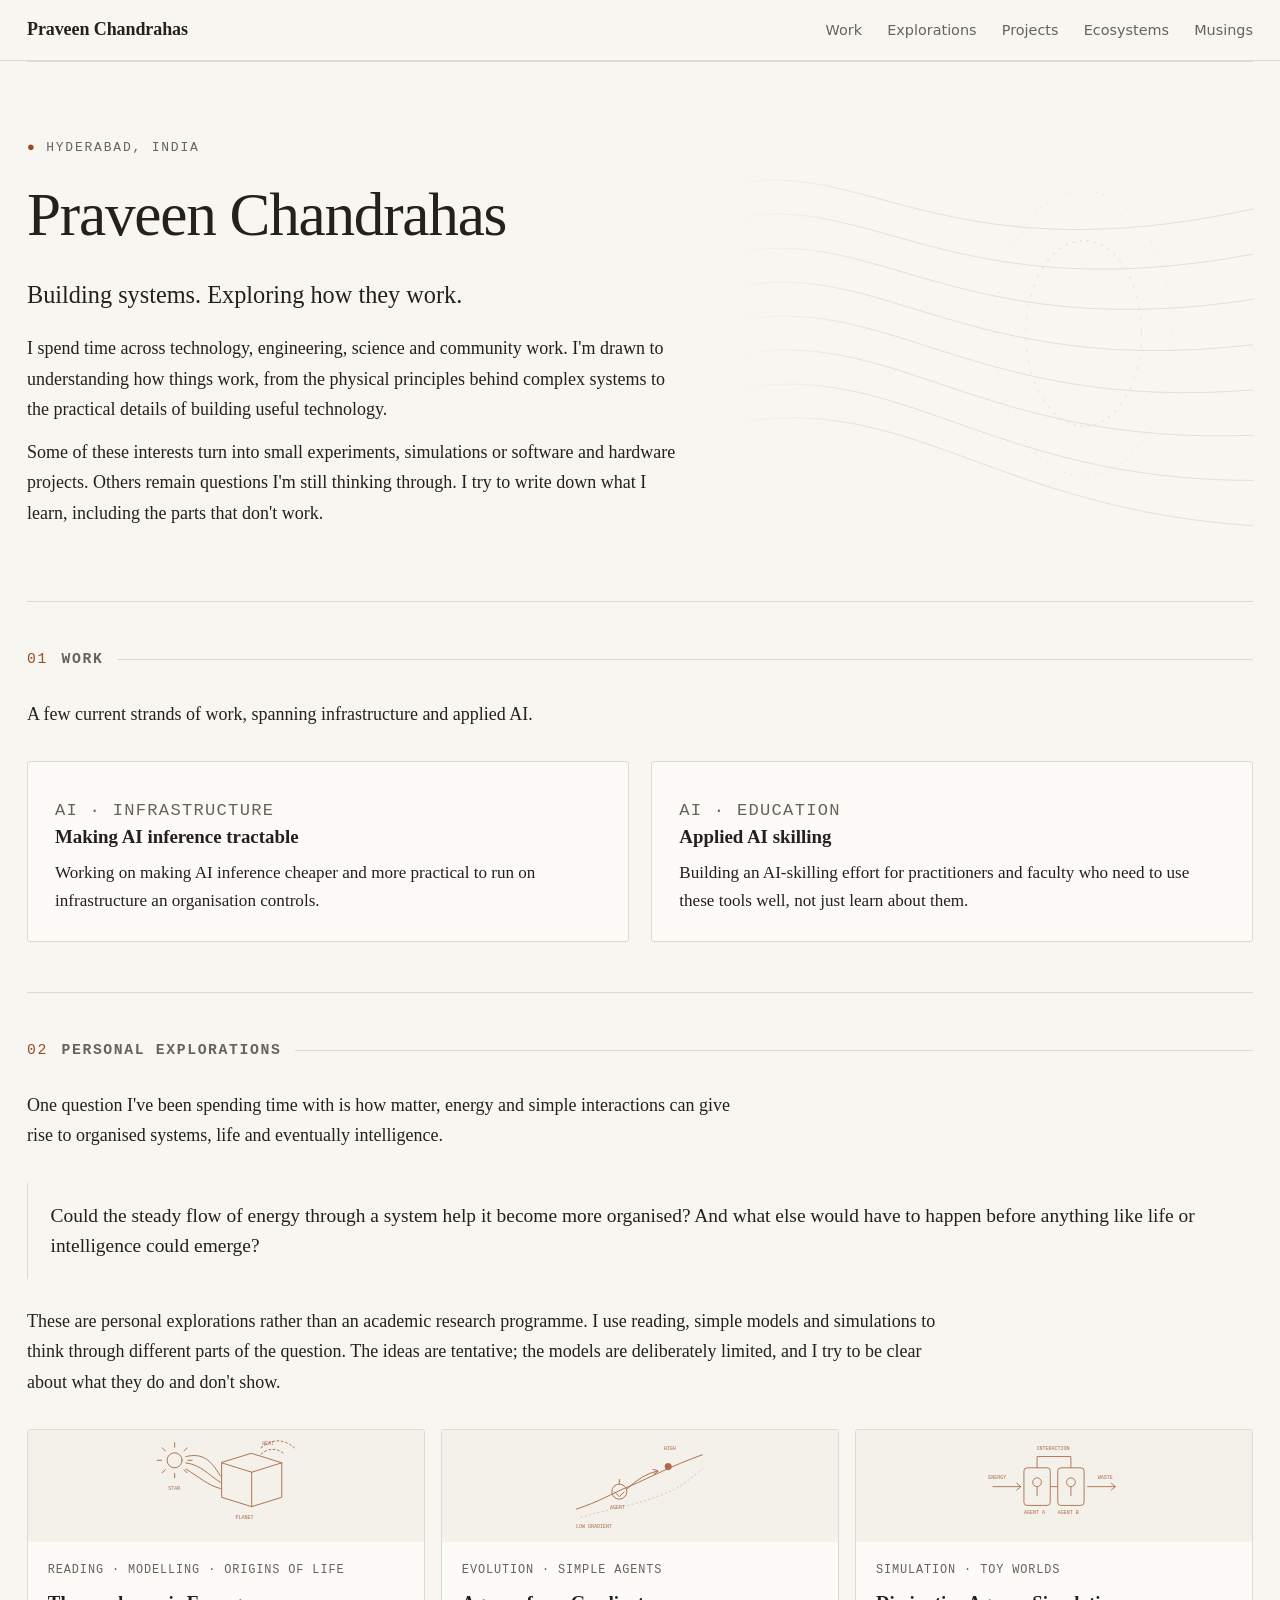
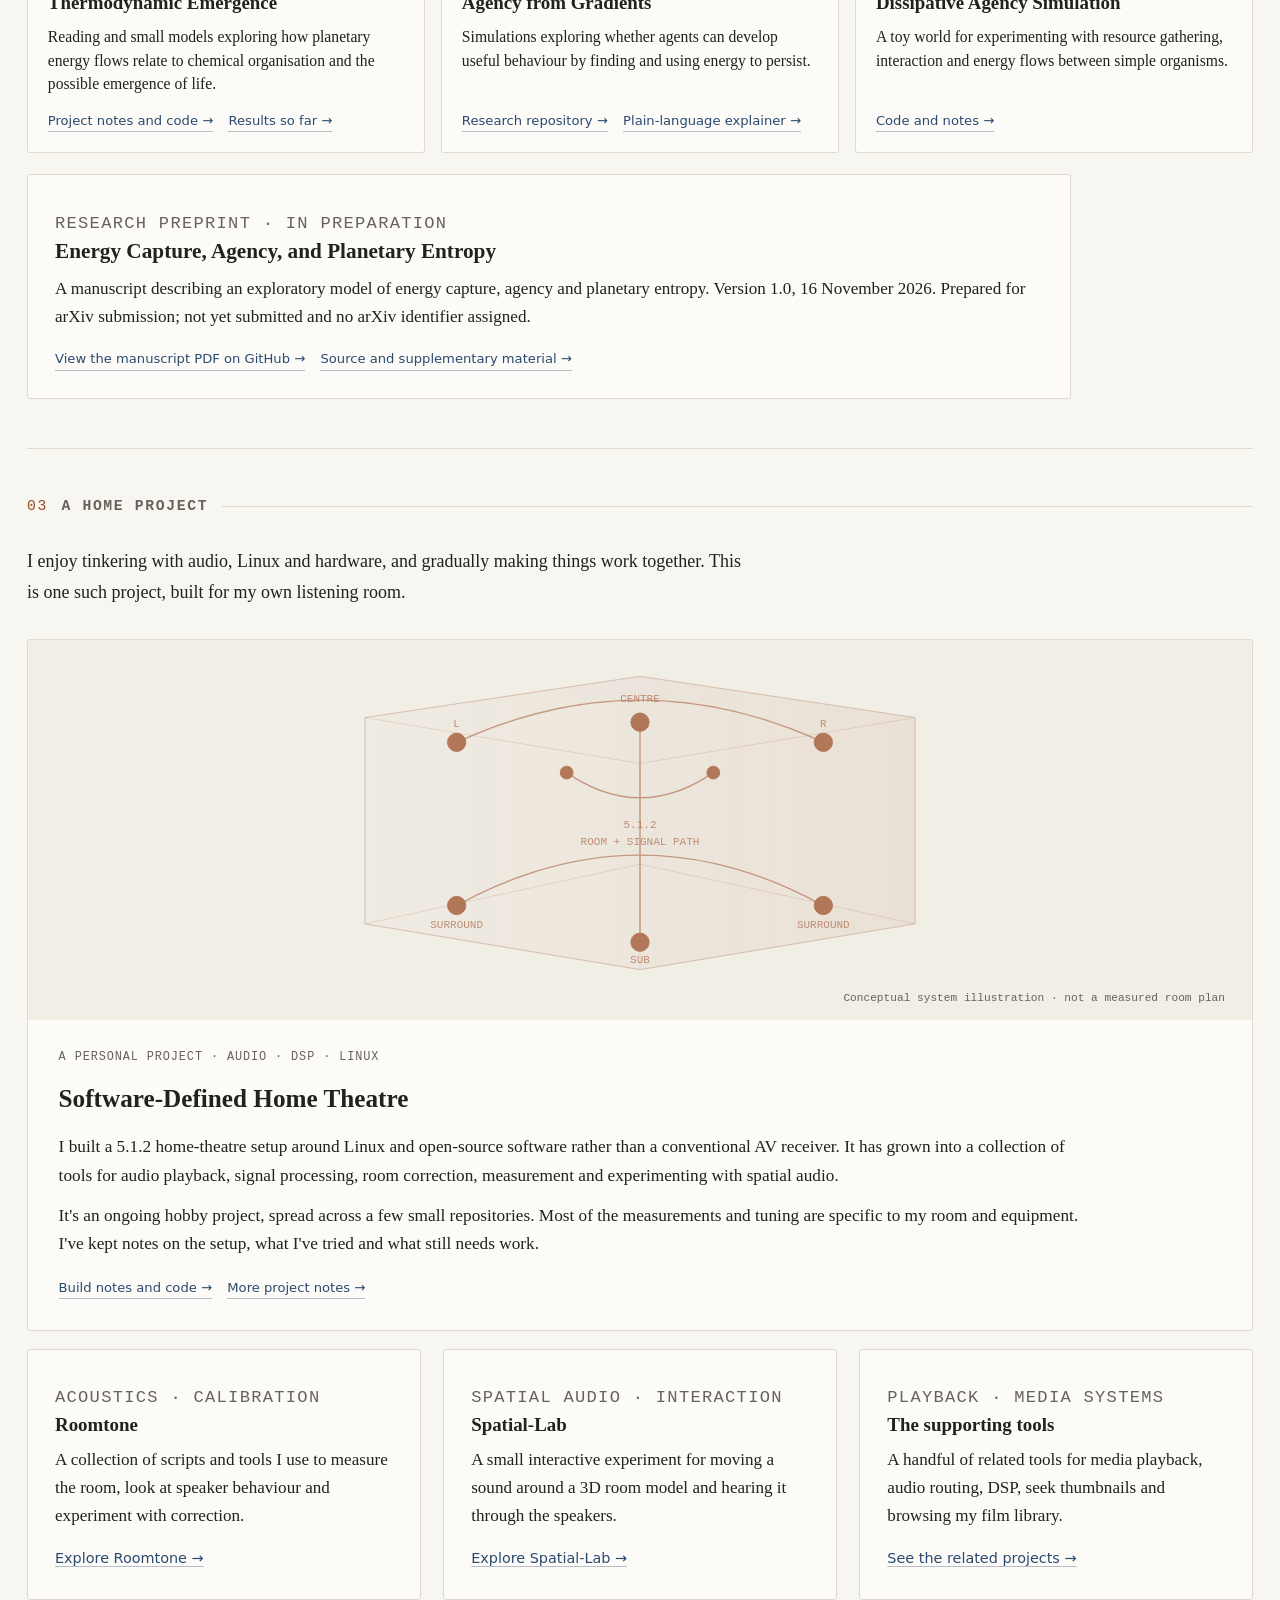
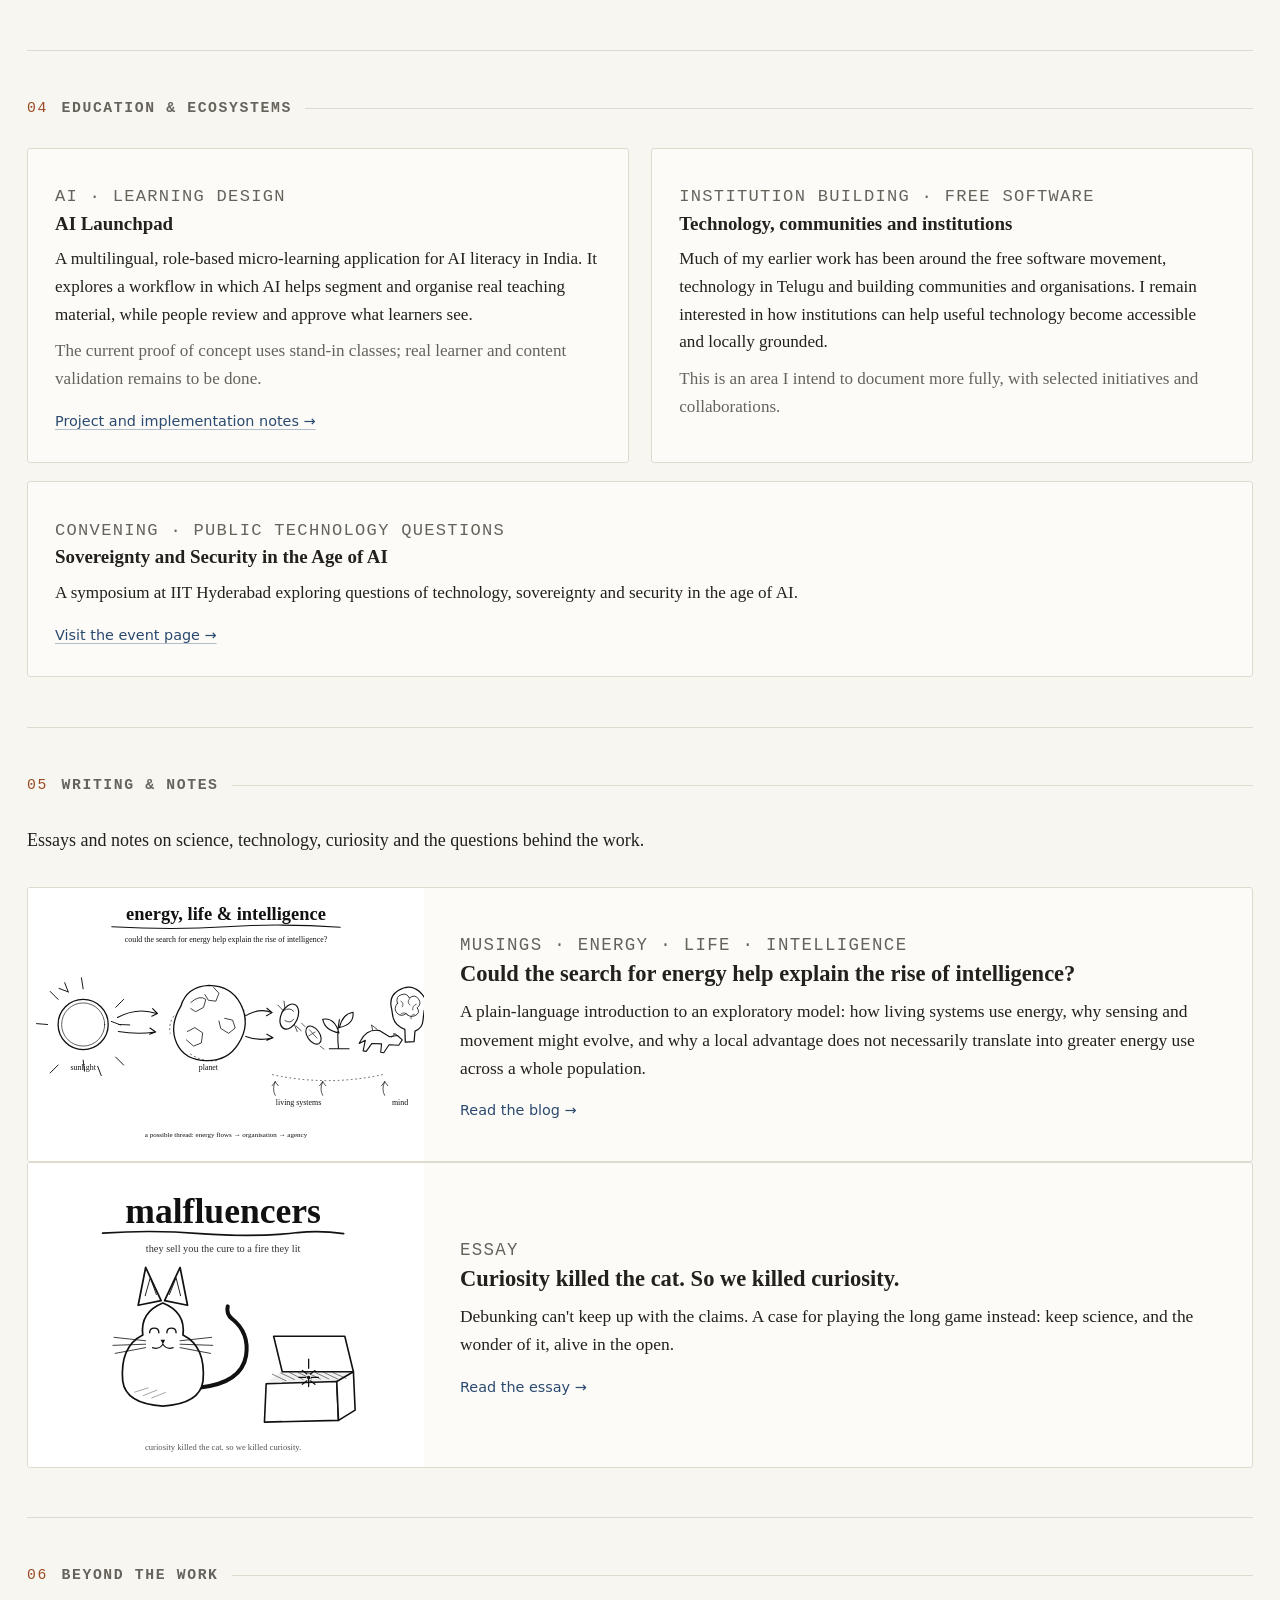
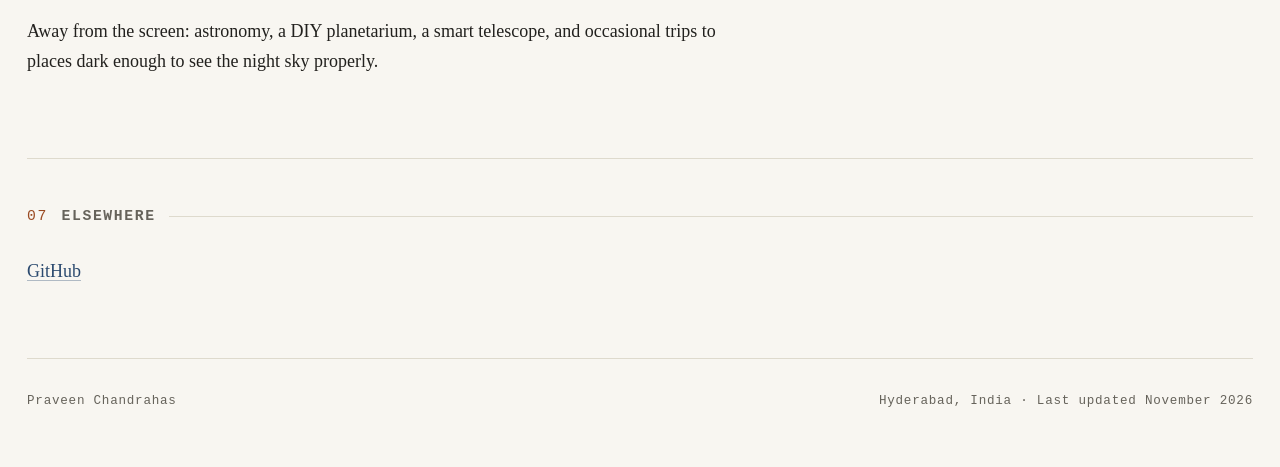
==== index.html @ a2935833 "Remove PDF embed that triggers automatic downloads" ====
<!doctype html>
<html lang="en">
<head>
<meta charset="utf-8">
<meta name="viewport" content="width=device-width, initial-scale=1">
<title>Praveen Chandrahas</title>
<meta name="description" content="Notes on technology, personal projects, science and things I'm curious about.">
<meta name="theme-color" content="#f8f6f1">
<link rel="stylesheet" href="style.css">
</head>
<body>
<a class="skip" href="#main">Skip to content</a>
<header class="bar">
  <div class="bar-in">
    <a class="brand" href="#top">Praveen Chandrahas</a>
    <nav aria-label="Main navigation">
      <a href="#work">Work</a><a href="#research">Explorations</a><a href="#engineering">Projects</a><a href="#ecosystems">Ecosystems</a><a href="#writing">Musings</a>
    </nav>
  </div>
</header>
<div class="wrap" id="top">
<main id="main">
<section class="hero hero-new" aria-labelledby="page-title">
  <svg class="motif" viewBox="0 0 740 350" preserveAspectRatio="none" fill="none" stroke="currentColor" stroke-width="1" aria-hidden="true">
    <path d="M0 40 C 180 10, 300 120, 740 60"/><path d="M0 70 C 190 40, 310 150, 740 100"/><path d="M0 100 C 200 70, 320 180, 740 140"/><path d="M0 130 C 210 100, 330 210, 740 180"/><path d="M0 160 C 220 130, 340 240, 740 220"/><path d="M0 190 C 230 160, 350 270, 740 260"/><path d="M0 220 C 240 190, 360 300, 740 300"/><path d="M0 250 C 250 220, 370 325, 740 340"/>
    <circle cx="500" cy="170" r="82" stroke-dasharray="3 7"/><circle cx="500" cy="170" r="126" stroke-dasharray="1 8"/>
  </svg>
  <div class="hero-in">
    <p class="eyebrow"><b>●</b> Hyderabad, India</p>
    <h1 id="page-title">Praveen Chandrahas</h1>
    <p class="lede">Building systems. Exploring how they work.</p>
    <p class="body">I spend time across technology, engineering, science and community work. I'm drawn to understanding how things work, from the physical principles behind complex systems to the practical details of building useful technology.</p>
    <p class="body">Some of these interests turn into small experiments, simulations or software and hardware projects. Others remain questions I'm still thinking through. I try to write down what I learn, including the parts that don't work.</p>
  </div>
</section>

<section id="work">
  <h2 class="label"><b>01</b> Work</h2>
  <p class="intro">A few current strands of work, spanning infrastructure and applied AI.</p>
  <div class="grid g2">
    <article class="card">
      <p class="tag">AI · infrastructure</p><h3>Making AI inference tractable</h3>
      <p>Working on making AI inference cheaper and more practical to run on infrastructure an organisation controls.</p>
    </article>
    <article class="card">
      <p class="tag">AI · education</p><h3>Applied AI skilling</h3>
      <p>Building an AI-skilling effort for practitioners and faculty who need to use these tools well, not just learn about them.</p>
    </article>
  </div>
</section>

<section id="research">
  <h2 class="label"><b>02</b> Personal explorations</h2>
  <p class="intro">One question I've been spending time with is how matter, energy and simple interactions can give rise to organised systems, life and eventually intelligence.</p>
  <div class="question">Could the steady flow of energy through a system help it become more organised? And what else would have to happen before anything like life or intelligence could emerge?</div>
  <p class="section-copy">These are personal explorations rather than an academic research programme. I use reading, simple models and simulations to think through different parts of the question. The ideas are tentative; the models are deliberately limited, and I try to be clear about what they do and don't show.</p>
  <div class="project-grid">
    <article class="project-card research-card">
      <div class="project-mark mark-thermo" aria-hidden="true">
        <svg viewBox="0 0 240 150"><g fill="none" stroke="currentColor" stroke-width="1.5" stroke-linecap="round"><circle cx="38" cy="34" r="12"/><path d="M38 13v-7M38 62v-7M17 34h-7M66 34h-7M23 19l-5-5M53 49l5 5M53 19l5-5M23 49l-5 5"/><path d="M56 38 C82 42 91 57 111 69M56 48 C78 61 91 74 111 79M56 28 C82 22 95 32 111 59"/><path d="M113 38v55l48 15 48-15V38l-48-15z"/><path d="M113 38l48 15 48-15M161 53v55"/><path d="M176 24c14-12 28-8 37 0M176 14c20-17 40-12 53 0" stroke-dasharray="3 4"/></g><g fill="currentColor" font-family="monospace" font-size="8"><text x="28" y="82">STAR</text><text x="135" y="127">PLANET</text><text x="178" y="10">HEAT</text></g></svg>
      </div>
      <div class="project-content"><p class="tag">Reading · modelling · origins of life</p><h3>Thermodynamic Emergence</h3>
      <p>Reading and small models exploring how planetary energy flows relate to chemical organisation and the possible emergence of life.</p>
      <p class="project-links"><a href="https://github.com/praveenchandrahas/thermodynamic-emergence">Project notes and code →</a><a href="https://github.com/praveenchandrahas/thermodynamic-emergence/blob/main/results/README.md">Results so far →</a></p></div>
    </article>
    <article class="project-card research-card">
      <div class="project-mark mark-agency" aria-hidden="true">
        <svg viewBox="0 0 240 150"><defs><marker id="agency-arrow" markerWidth="6" markerHeight="6" refX="5" refY="3" orient="auto"><path d="M0 0L6 3L0 6" fill="none" stroke="currentColor"/></marker></defs><path d="M18 112 C55 100 73 88 104 75 S172 42 220 25" fill="none" stroke="currentColor" stroke-width="1.5"/><path d="M25 125 C70 112 110 106 150 91 S195 66 220 48" fill="none" stroke="currentColor" stroke-dasharray="3 4" opacity=".55"/><g fill="none" stroke="currentColor" stroke-width="1.5"><circle cx="87" cy="84" r="12"/><path d="M87 72v-8m-8 20 8 8 8-8"/><path d="M99 80q25-24 49-29" marker-end="url(#agency-arrow)"/><circle cx="165" cy="44" r="5" fill="currentColor"/></g><g fill="currentColor" font-family="monospace" font-size="8"><text x="18" y="142">LOW GRADIENT</text><text x="158" y="18">HIGH</text><text x="72" y="111">AGENT</text></g></svg>
      </div>
      <div class="project-content"><p class="tag">Evolution · simple agents</p><h3>Agency from Gradients</h3>
      <p>Simulations exploring whether agents can develop useful behaviour by finding and using energy to persist.</p>
      <p class="project-links"><a href="https://github.com/praveenchandrahas/agency-from-gradients">Research repository →</a><a href="https://praveenchandrahas.github.io/agency-from-gradients/learn/">Plain-language explainer →</a></p></div>
    </article>
    <article class="project-card research-card">
      <div class="project-mark mark-world" aria-hidden="true">
        <svg viewBox="0 0 240 150"><g fill="none" stroke="currentColor" stroke-width="1.4"><path d="M22 76h45m-7-6 7 6-7 6M173 76h45m-7-6 7 6-7 6"/><rect x="72" y="46" width="42" height="60" rx="5"/><rect x="126" y="46" width="42" height="60" rx="5"/><path d="M93 46V28h54v18M114 76h12"/><circle cx="93" cy="69" r="7"/><circle cx="147" cy="69" r="7"/><path d="M93 76v15m54-15v15"/></g><g fill="currentColor" font-family="monospace" font-size="8"><text x="72" y="119">AGENT A</text><text x="126" y="119">AGENT B</text><text x="15" y="64">ENERGY</text><text x="190" y="64">WASTE</text><text x="92" y="18">INTERACTION</text></g></svg>
      </div>
      <div class="project-content"><p class="tag">Simulation · toy worlds</p><h3>Dissipative Agency Simulation</h3>
      <p>A toy world for experimenting with resource gathering, interaction and energy flows between simple organisms.</p>
      <p class="project-links"><a href="https://github.com/praveenchandrahas/dissipative-agency-simulation">Code and notes →</a></p></div>
    </article>
  </div>
  <article class="card preprint-card" id="energy-capture-preprint">
    <p class="tag">Research preprint · In preparation</p>
    <h3>Energy Capture, Agency, and Planetary Entropy</h3>
    <p>A manuscript describing an exploratory model of energy capture, agency and planetary entropy. Version 1.0, 16 November 2026. Prepared for arXiv submission; not yet submitted and no arXiv identifier assigned.</p>
    <p class="project-links"><a href="https://github.com/praveenchandrahas/dissipative-agency-simulation/blob/main/paper/main.pdf">View the manuscript PDF on GitHub →</a><a href="https://github.com/praveenchandrahas/dissipative-agency-simulation/tree/main/paper">Source and supplementary material →</a></p>
  </article>
</section>

<section id="engineering">
  <h2 class="label"><b>03</b> A home project</h2>
  <p class="intro">I enjoy tinkering with audio, Linux and hardware, and gradually making things work together. This is one such project, built for my own listening room.</p>
  <article class="feature-project">
    <div class="feature-visual">
      <svg viewBox="0 0 760 360" role="img" aria-label="Conceptual diagram of a software-defined home theatre, connecting media playback, audio processing, room measurement and a 5.1.2 speaker layout">
        <defs><linearGradient id="roomfade" x1="0" x2="1"><stop stop-color="#9a4a22" stop-opacity=".05"/><stop offset="1" stop-color="#9a4a22" stop-opacity=".25"/></linearGradient></defs>
        <path d="M80 65 L380 20 L680 65 L680 290 L380 340 L80 290 Z" fill="url(#roomfade)" stroke="currentColor" opacity=".45"/>
        <path d="M80 65 L380 115 L680 65 M380 115 L380 340 M80 290 L380 225 L680 290" fill="none" stroke="currentColor" opacity=".22"/>
        <g fill="#9a4a22" stroke="#9a4a22"><circle cx="180" cy="92" r="10"/><circle cx="580" cy="92" r="10"/><circle cx="180" cy="270" r="10"/><circle cx="580" cy="270" r="10"/><circle cx="380" cy="310" r="10"/><circle cx="380" cy="70" r="10"/><circle cx="300" cy="125" r="7"/><circle cx="460" cy="125" r="7"/></g>
        <g stroke="#9a4a22" stroke-width="1.5" fill="none" opacity=".7"><path d="M180 92 Q380 0 580 92"/><path d="M180 270 Q380 160 580 270"/><path d="M300 125 Q380 180 460 125"/><path d="M380 70 L380 310"/></g>
        <g fill="currentColor" font-family="ui-monospace,monospace" font-size="12" opacity=".8"><text x="380" y="185" text-anchor="middle">5.1.2</text><text x="380" y="204" text-anchor="middle">ROOM + SIGNAL PATH</text><text x="380" y="48" text-anchor="middle">CENTRE</text><text x="180" y="75" text-anchor="middle">L</text><text x="580" y="75" text-anchor="middle">R</text><text x="180" y="295" text-anchor="middle">SURROUND</text><text x="580" y="295" text-anchor="middle">SURROUND</text><text x="380" y="333" text-anchor="middle">SUB</text></g>
      </svg>
      <span class="visual-note">Conceptual system illustration · not a measured room plan</span>
    </div>
    <div class="feature-project-body">
      <p class="tag">A personal project · audio · DSP · Linux</p>
      <h3>Software-Defined Home Theatre</h3>
      <p>I built a 5.1.2 home-theatre setup around Linux and open-source software rather than a conventional AV receiver. It has grown into a collection of tools for audio playback, signal processing, room correction, measurement and experimenting with spatial audio.</p>
      <p>It's an ongoing hobby project, spread across a few small repositories. Most of the measurements and tuning are specific to my room and equipment. I've kept notes on the setup, what I've tried and what still needs work.</p>
      <p class="project-links"><a href="https://github.com/praveenchandrahas/Software-Defined-Home-Theatre">Build notes and code →</a><a href="https://praveenchandrahas.github.io/Software-Defined-Home-Theatre/">More project notes →</a></p>
    </div>
  </article>
  <div class="grid g3 engineering-grid">
    <article class="card"><p class="tag">Acoustics · calibration</p><h3>Roomtone</h3><p>A collection of scripts and tools I use to measure the room, look at speaker behaviour and experiment with correction.</p><a class="more" href="https://praveenchandrahas.github.io/Roomtone/">Explore Roomtone →</a></article>
    <article class="card"><p class="tag">Spatial audio · interaction</p><h3>Spatial-Lab</h3><p>A small interactive experiment for moving a sound around a 3D room model and hearing it through the speakers.</p><a class="more" href="https://praveenchandrahas.github.io/Spatial-Lab/">Explore Spatial-Lab →</a></article>
    <article class="card"><p class="tag">Playback · media systems</p><h3>The supporting tools</h3><p>A handful of related tools for media playback, audio routing, DSP, seek thumbnails and browsing my film library.</p><a class="more" href="https://github.com/praveenchandrahas/Software-Defined-Home-Theatre#the-repositories">See the related projects →</a></article>
  </div>
</section>

<section id="ecosystems">
  <h2 class="label"><b>04</b> Education &amp; ecosystems</h2>
  <div class="grid g2">
    <article class="card ecosystem-card">
      <p class="tag">AI · learning design</p><h3>AI Launchpad</h3>
      <p>A multilingual, role-based micro-learning application for AI literacy in India. It explores a workflow in which AI helps segment and organise real teaching material, while people review and approve what learners see.</p>
      <p class="note">The current proof of concept uses stand-in classes; real learner and content validation remains to be done.</p>
      <a class="more" href="https://github.com/praveenchandrahas/ai-duolingo-for-india">Project and implementation notes →</a>
    </article>
    <article class="card ecosystem-card">
      <p class="tag">Institution building · free software</p><h3>Technology, communities and institutions</h3>
      <p>Much of my earlier work has been around the free software movement, technology in Telugu and building communities and organisations. I remain interested in how institutions can help useful technology become accessible and locally grounded.</p>
      <p class="note">This is an area I intend to document more fully, with selected initiatives and collaborations.</p>
    </article>
  </div>
  <article class="card symposium-card">
    <p class="tag">Convening · public technology questions</p><h3>Sovereignty and Security in the Age of AI</h3>
    <p>A symposium at IIT Hyderabad exploring questions of technology, sovereignty and security in the age of AI.</p>
    <a class="more" href="https://ailaunchpad.cse.iith.ac.in/sovsecai.html">Visit the event page →</a>
  </article>
</section>

<section id="writing">
  <h2 class="label"><b>05</b> Writing &amp; notes</h2>
  <p class="intro">Essays and notes on science, technology, curiosity and the questions behind the work.</p>
  <a class="feature" href="musings/energy-and-intelligence.html">
    <img class="sketch" src="assets/energy-intelligence-sketch.svg" alt="Hand-drawn illustration of sunlight reaching a planet, energy flowing through living forms, and a brain" loading="lazy">
    <div class="feature-body"><p class="tag">Musings · Energy · Life · Intelligence</p><h3>Could the search for energy help explain the rise of intelligence?</h3><p>A plain-language introduction to an exploratory model: how living systems use energy, why sensing and movement might evolve, and why a local advantage does not necessarily translate into greater energy use across a whole population.</p><span class="more">Read the blog →</span></div>
  </a>
  <a class="feature" href="musings/curiosity-killed-the-cat.html">
    <img class="sketch" src="assets/malfluencers-sketch.svg" alt="Ink sketch of a cat beside an open box with a spark of light inside" loading="lazy">
    <div class="feature-body"><p class="tag">Essay</p><h3>Curiosity killed the cat. So we killed curiosity.</h3><p>Debunking can't keep up with the claims. A case for playing the long game instead: keep science, and the wonder of it, alive in the open.</p><span class="more">Read the essay →</span></div>
  </a>
</section>

<section id="beyond">
  <h2 class="label"><b>06</b> Beyond the work</h2>
  <p class="intro">Away from the screen: astronomy, a DIY planetarium, a smart telescope, and occasional trips to places dark enough to see the night sky properly.</p>
</section>

<section id="elsewhere" class="elsewhere">
  <h2 class="label"><b>07</b> Elsewhere</h2>
  <p><a href="https://github.com/praveenchandrahas">GitHub</a></p>
</section>
</main>
<footer><span>Praveen Chandrahas</span><span>Hyderabad, India · Last updated November 2026</span></footer>
</div>
<script>
(function () {
  var links = document.querySelectorAll('nav a');
  if (!('IntersectionObserver' in window)) return;
  var io = new IntersectionObserver(function (entries) {
    entries.forEach(function (e) {
      if (e.isIntersecting) links.forEach(function (l) {
        l.classList.toggle('on', l.getAttribute('href') === '#' + e.target.id);
      });
    });
  }, { rootMargin: '-30% 0px -60% 0px' });
  document.querySelectorAll('main > section[id]').forEach(function (s) { io.observe(s); });
})();
</script>
</body>
</html>
---- style.css ----
:root {
  --bg: #f8f6f1;
  --bg-soft: #f1eee6;
  --card: #fcfbf8;
  --fg: #22211e;
  --muted: #66635b;
  --rule: #dedacd;
  --accent: #9a4a22;
  --link: #2b4a6f;
  --serif: "Iowan Old Style", "Palatino Linotype", Palatino, "Book Antiqua", Georgia, serif;
  --sans: ui-sans-serif, system-ui, -apple-system, "Segoe UI", Roboto, sans-serif;
  --mono: ui-monospace, "SF Mono", Menlo, Consolas, monospace;
}
@media (prefers-color-scheme: dark) {
  :root {
    --bg: #141418;
    --bg-soft: #1a1a1f;
    --card: #191920;
    --fg: #e8e5dc;
    --muted: #9a978c;
    --rule: #2a2a31;
    --accent: #e0a77c;
    --link: #94b4d8;
  }
}
* { box-sizing: border-box; }
html { font-size: clamp(18px, 0.6vw + 8px, 20px); scroll-behavior: smooth; scroll-padding-top: 4.5rem; }
body {
  margin: 0; background: var(--bg); color: var(--fg);
  font-family: var(--serif); line-height: 1.7; -webkit-font-smoothing: antialiased;
}
::selection { background: var(--accent); color: var(--bg); }
a { color: var(--link); text-decoration: underline; text-decoration-color: color-mix(in srgb, var(--link) 35%, transparent); text-underline-offset: 3px; transition: color .15s, text-decoration-color .15s; }
a:hover { color: var(--accent); text-decoration-color: var(--accent); }

/* top bar */
.bar {
  position: sticky; top: 0; z-index: 10;
  background: color-mix(in srgb, var(--bg) 88%, transparent);
  backdrop-filter: blur(8px); -webkit-backdrop-filter: blur(8px);
  border-bottom: 1px solid var(--rule);
}
.bar-in {
  max-width: 78rem; margin: 0 auto; padding: .8rem 1.5rem;
  display: flex; align-items: baseline; justify-content: space-between; gap: 1rem; flex-wrap: wrap;
}
.brand { font-size: 1rem; font-weight: 600; color: var(--fg); text-decoration: none; letter-spacing: -.005em; }
nav { display: flex; gap: 1.4rem; font-family: var(--sans); font-size: .8rem; flex-wrap: wrap; }
nav a { color: var(--muted); text-decoration: none; padding-bottom: 2px; border-bottom: 1px solid transparent; }
nav a:hover, nav a.on { color: var(--fg); border-bottom-color: var(--accent); }

.wrap { max-width: 78rem; margin: 0 auto; padding: 0 1.5rem; }

/* hero */
.hero {
  padding: 3.75rem 0 3rem;
  display: grid; grid-template-columns: minmax(0, 1fr) minmax(0, 32rem);
  gap: 3rem; align-items: center;
}
.motif {
  order: 2; width: 100%; height: 21rem;
  color: var(--accent); opacity: .24; pointer-events: none;
  -webkit-mask-image: linear-gradient(to right, transparent, #000 28%);
  mask-image: linear-gradient(to right, transparent, #000 28%);
}
.motif path { vector-effect: non-scaling-stroke; }
.hero-in { max-width: 44rem; }
.eyebrow { font-family: var(--mono); font-size: .72rem; letter-spacing: .14em; text-transform: uppercase; color: var(--muted); margin: 0 0 1.25rem; }
.eyebrow b { color: var(--accent); font-weight: 500; }
h1 { font-size: clamp(2.2rem, 5.5vw, 3.4rem); font-weight: 500; letter-spacing: -.02em; line-height: 1.1; margin: 0 0 1.5rem; }
.lede { font-size: 1.35rem; line-height: 1.55; margin: 0 0 1.1rem; max-width: 42rem; }
.hero p.body { max-width: 42rem; margin: .65rem 0; }

/* sections */
section { padding: 2.5rem 0 2.75rem; border-top: 1px solid var(--rule); }
.label {
  font-family: var(--mono); font-size: .72rem; letter-spacing: .14em; text-transform: uppercase;
  color: var(--muted); margin: 0 0 1.5rem; display: flex; align-items: center; gap: .75rem;
}
.label b { color: var(--accent); font-weight: 500; }
.label::after { content: ""; flex: 1; height: 1px; background: var(--rule); }
.intro { max-width: 40rem; margin: 0 0 1.75rem; }

.grid { display: grid; gap: 1.25rem; }
.g2 { grid-template-columns: repeat(2, minmax(0, 1fr)); }
.g3 { grid-template-columns: repeat(3, minmax(0, 1fr)); }
.card {
  background: var(--card); border: 1px solid var(--rule); border-radius: 6px;
  padding: 1.4rem 1.5rem 1.5rem; transition: border-color .2s, transform .2s;
}
.card:hover { border-color: color-mix(in srgb, var(--accent) 55%, var(--rule)); }
.card h3 { font-size: 1.05rem; font-weight: 600; margin: 0 0 .15rem; line-height: 1.35; }
.card p { margin: .5rem 0 0; font-size: .95rem; line-height: 1.62; }
.tag { font-family: var(--mono); font-size: .66rem; letter-spacing: .1em; text-transform: uppercase; color: var(--accent); margin: 0 0 .6rem; }
.card .more { font-family: var(--sans); font-size: .8rem; margin-top: .9rem; display: inline-block; }

.question {
  margin: 0 0 1.5rem; padding: 1.5rem 1.75rem;
  background: var(--bg-soft); border-left: 2px solid var(--accent);
  font-style: italic; font-size: 1.2rem; line-height: 1.55;
}
.note { color: var(--muted); font-size: .92rem; margin: 1.5rem 0 0; max-width: 40rem; }

footer { border-top: 1px solid var(--rule); padding: 1.75rem 0 3rem; font-family: var(--mono); font-size: .7rem; letter-spacing: .06em; color: var(--muted); display: flex; justify-content: space-between; flex-wrap: wrap; gap: .5rem; }

@media (prefers-reduced-motion: no-preference) {
  .hero-in, section { animation: rise .6s ease both; }
  @keyframes rise { from { opacity: 0; transform: translateY(8px); } to { opacity: 1; transform: none; } }
}
@media (max-width: 820px) {
  .g3 { grid-template-columns: 1fr; }
  .g2 { grid-template-columns: 1fr; }
  .hero { padding: 2.5rem 0 2rem; grid-template-columns: 1fr; gap: 1.5rem; }
  .motif { height: 6rem; }
}

/* ---- musings (homepage card) ---- */
.feature {
  display: grid; grid-template-columns: minmax(0, 22rem) minmax(0, 1fr); gap: 2rem; align-items: center;
  background: var(--card); border: 1px solid var(--rule); border-radius: 6px; overflow: hidden;
  color: inherit; text-decoration: none; transition: border-color .2s;
}
.feature:hover { border-color: color-mix(in srgb, var(--accent) 55%, var(--rule)); color: inherit; }
.feature img { width: 100%; height: 100%; object-fit: cover; display: block; background: #fff; }
.feature-body { padding: 1.6rem 2rem 1.6rem 0; }
.feature-body h3 { font-size: 1.25rem; line-height: 1.3; margin: 0 0 .5rem; font-weight: 600; }
.feature-body p { margin: .4rem 0 0; font-size: .97rem; line-height: 1.62; }
.feature .more { font-family: var(--sans); font-size: .8rem; color: var(--link); margin-top: .9rem; display: inline-block; }
.feature:hover .more { color: var(--accent); }
@media (prefers-color-scheme: dark) {
  .sketch { filter: invert(1); }
  .feature img { background: #000; }
}
@media (max-width: 820px) {
  .feature { grid-template-columns: 1fr; gap: 0; }
  .feature-body { padding: 1.25rem 1.5rem 1.5rem; }
}

/* ---- essay page ---- */
.article { max-width: 42rem; margin: 0 auto; padding: 3.5rem 1.5rem 4rem; }
.article .eyebrow { margin-bottom: 1rem; }
.article h1 { font-size: clamp(1.9rem, 4.2vw, 2.7rem); line-height: 1.15; margin: 0 0 1.75rem; }
.article figure { margin: 0 0 2.25rem; border: 1px solid var(--rule); border-radius: 6px; overflow: hidden; background: #fff; }
.article figure img { display: block; width: 100%; height: auto; }
.article p { font-size: 1.06rem; line-height: 1.78; margin: 1.1rem 0; }
.article .end {
  margin-top: 3rem; padding-top: 1.5rem; border-top: 1px solid var(--rule);
  font-family: var(--sans); font-size: .85rem; color: var(--muted);
  display: flex; justify-content: space-between; flex-wrap: wrap; gap: .75rem;
}
@media (prefers-color-scheme: dark) { .article figure { background: #000; } }
.article .written { margin-top: 2rem; font-family: var(--sans); font-size: .82rem; font-style: italic; color: var(--muted); }

/* ---- accessibility ---- */
h2.label { font-weight: 400; line-height: inherit; }
.skip {
  position: absolute; left: 1rem; top: -4rem; z-index: 20;
  background: var(--fg); color: var(--bg); padding: .55rem .9rem; border-radius: 4px;
  font-family: var(--sans); font-size: .85rem; text-decoration: none;
}
.skip:focus { top: .75rem; color: var(--bg); }
.card .links { margin: .9rem 0 0; display: flex; flex-wrap: wrap; gap: .4rem 1.25rem; }
.card .links .more { margin-top: 0; }


/* ---- portfolio revision ---- */
.hero-new { grid-template-columns:minmax(0,1fr) minmax(0,29rem); min-height:30rem; }
.hero-new .motif { height:22rem; }
.hero-new .hero-in { max-width:48rem; }
.hero-new .body { font-size:1rem; }
.section-copy { max-width:52rem; margin:0 0 1.75rem; }
.project-grid { display:grid; gap:1rem; }
.project-card { display:grid; grid-template-columns:minmax(180px, .72fr) minmax(0, 1.6fr); overflow:hidden; border:1px solid var(--rule); border-radius:6px; background:var(--card); }
.project-mark { min-height:190px; position:relative; overflow:hidden; background:var(--bg-soft); display:flex; align-items:center; justify-content:center; }
.project-content { padding:1.35rem 1.5rem 1.5rem; }
.project-content h3 { font-size:1.2rem; margin:0; }
.project-content p:not(.tag) { font-size:.94rem; line-height:1.62; margin:.55rem 0 0; }
.project-links { display:flex; flex-wrap:wrap; gap:.5rem 1.2rem; margin-top:1rem !important; font-family:var(--sans); font-size:.78rem !important; }
.project-links a { text-decoration:none; border-bottom:1px solid color-mix(in srgb,var(--link) 35%,transparent); }
.mark-thermo { background:radial-gradient(ellipse at 50% 50%,color-mix(in srgb,var(--accent) 16%,var(--bg-soft)),var(--bg-soft) 70%); }
.mark-thermo span { position:absolute; width:140%; height:34px; border:1px solid var(--accent); border-radius:50%; transform:rotate(-22deg); opacity:.7; }
.mark-thermo span:nth-child(2) { transform:rotate(18deg); width:120%; }
.mark-thermo span:nth-child(3) { transform:rotate(58deg); width:100%; }
.mark-thermo span:nth-child(4) { transform:rotate(-58deg); width:100%; }
.mark-thermo i { width:13px;height:13px;border-radius:50%;background:var(--accent);box-shadow:0 0 0 12px color-mix(in srgb,var(--accent) 12%,transparent); }
.mark-agency { background:var(--bg-soft); }
.mark-agency .orbit { position:absolute; width:150px;height:80px;border:1px solid var(--accent);border-radius:50%; }
.mark-agency .orbit-a { transform:rotate(0deg); }
.mark-agency .orbit-b { transform:rotate(60deg); }
.mark-agency .orbit-c { transform:rotate(-60deg); }
.mark-agency i { width:12px;height:12px;background:var(--accent);border-radius:50%;z-index:1; }
.mark-world { background:radial-gradient(circle at center,color-mix(in srgb,var(--accent) 16%,var(--bg-soft)),var(--bg-soft) 70%); flex-wrap:wrap; gap:18px; padding:2rem; }
.mark-world span { width:12px;height:12px;border:1px solid var(--accent);border-radius:50%;box-shadow:0 0 0 8px color-mix(in srgb,var(--accent) 10%,transparent); }
.feature-project { border:1px solid var(--rule);border-radius:6px;overflow:hidden;background:var(--card); }
.feature-visual { background:var(--bg-soft);padding:1rem 1.5rem .4rem; }
.feature-visual svg { display:block;width:100%;max-height:330px;color:var(--accent); }
.visual-note { display:block;text-align:right;font: .62rem var(--mono);color:var(--muted);padding:.25rem 0 .5rem; }
.feature-project-body { padding:1.5rem 1.7rem 1.7rem; }
.feature-project-body h3 { font-size:1.55rem;margin:0; }
.feature-project-body p:not(.tag) { max-width:58rem;font-size:.96rem;line-height:1.65;margin:.65rem 0 0; }
.feature-project-body .project-links { margin-top:1rem; }
.engineering-grid { margin-top:1rem; }
.ecosystem-card { min-height:100%; }
.symposium-card { margin-top:1rem; }
.elsewhere { padding-bottom:3rem; }
@media (max-width:820px) {
 .hero-new { grid-template-columns:1fr; gap:1.2rem; }
 .hero-new .motif { height:7rem; }
 .project-card { grid-template-columns:1fr; }
 .project-mark { min-height:130px; }
}
@media (max-width:560px) {
 .project-content,.feature-project-body { padding:1.1rem; }
 .feature-visual { padding:.5rem .5rem .2rem; }
}


/* ---- quieter, more personal presentation ---- */
.hero-new .motif { opacity:.15; }
.tag { color:var(--muted); letter-spacing:.075em; }
.question {
  background:transparent;
  border-left:1px solid var(--rule);
  padding:1rem 1.25rem;
  font-style:normal;
  font-size:1.08rem;
}
.project-card {
  border-color:var(--rule);
  box-shadow:none;
}
.project-mark {
  min-height:150px;
  opacity:.78;
}
.mark-thermo,
.mark-world {
  background:var(--bg-soft);
}
.mark-thermo span,
.mark-agency .orbit {
  opacity:.42;
}
.mark-thermo i,
.mark-agency i {
  opacity:.7;
}
.mark-world span {
  box-shadow:none;
  opacity:.65;
}
.feature-project {
  box-shadow:none;
}
.feature-visual svg {
  opacity:.72;
}
.feature-project-body h3 { font-size:1.4rem; }
.card, .project-card, .feature-project, .feature {
  border-radius:3px;
}


/* Clearer section hierarchy */
.label { font-size:.82rem; font-weight:600; letter-spacing:.11em; }
h2.label { font-size:.82rem; font-weight:600; }


/* Compact cards for the personal explorations */
.project-grid {
  grid-template-columns: repeat(3, minmax(0, 1fr));
  gap: .9rem;
  align-items: stretch;
}
.project-card {
  display: flex;
  flex-direction: column;
  min-width: 0;
}
.project-mark {
  min-height: 112px;
  height: 112px;
  flex: 0 0 112px;
  opacity: .82;
  padding: .5rem;
}
.project-mark svg {
  display: block;
  width: 100%;
  height: 100%;
  max-width: 230px;
  color: var(--accent);
  overflow: visible;
}
.project-content {
  padding: 1rem 1.1rem 1.1rem;
  display: flex;
  flex-direction: column;
  flex: 1;
}
.project-content h3 { font-size: 1.05rem; line-height: 1.3; }
.project-content p:not(.tag) { font-size: .87rem; line-height: 1.5; }
.project-content .project-links { margin-top: auto !important; padding-top: .85rem; }
.project-links { gap: .35rem .85rem; font-size: .73rem !important; }
@media (max-width: 820px) {
  .project-grid { grid-template-columns: 1fr; }
  .project-card { display: grid; grid-template-columns: 112px minmax(0,1fr); }
  .project-mark { min-height: 100%; height: auto; flex: initial; }
}
@media (max-width: 560px) {
  .project-card { grid-template-columns: 1fr; }
  .project-mark { height: 100px; min-height: 100px; }
}


/* Musings listing */
.musings-card { margin: 0 0 1rem; max-width: 58rem; }
.musings-card h3 { font-size: 1.25rem; line-height: 1.3; }
.musings-card p:not(.tag) { max-width: 52rem; }
.article .lede { font-size: 1.15rem; line-height: 1.6; color: var(--muted); margin: 0 0 2rem; }
.article h2 { font-size: 1.45rem; line-height: 1.25; margin: 2.5rem 0 .75rem; }
.article h3 { font-size: 1.1rem; margin: 1.5rem 0 .5rem; }
.article blockquote { border-left: 2px solid var(--accent); margin: 1.5rem 0; padding: .9rem 1.2rem; background: var(--bg-soft); }
.article table { width: 100%; border-collapse: collapse; margin: 1.5rem 0; font-family: var(--sans); font-size: .8rem; }
.article th, .article td { text-align: left; padding: .65rem .75rem; border-bottom: 1px solid var(--rule); }
.article th { color: var(--accent); font-weight: 600; }

/* ---- research preprint and illustrated energy/intelligence essay ---- */
.preprint-card { margin-top:1.2rem; max-width:58rem; }
.preprint-card h3 { font-size:1.18rem; }
.preprint-card .project-links { margin-top:.85rem; }
.article .article-illustration { margin:0 0 2.25rem; border:1px solid var(--rule); border-radius:3px; overflow:hidden; background:#fff; }
.article .article-illustration img { display:block; width:100%; height:auto; }
.article .article-illustration figcaption { padding:.65rem .9rem; font: .72rem/1.5 var(--sans); color:#666; border-top:1px solid #eee; }


/* Embedded research preprint */
.preprint-viewer {
  margin-top: 1.4rem;
  overflow: hidden;
  border: 1px solid var(--line, #dedbd4);
  border-radius: 8px;
  background: #fff;
}
.preprint-embed {
  display: block;
  width: 100%;
  height: min(78vh, 900px);
  min-height: 560px;
  border: 0;
  background: #fff;
}
@media (max-width: 640px) {
  .preprint-embed {
    height: 70vh;
    min-height: 420px;
  }
}
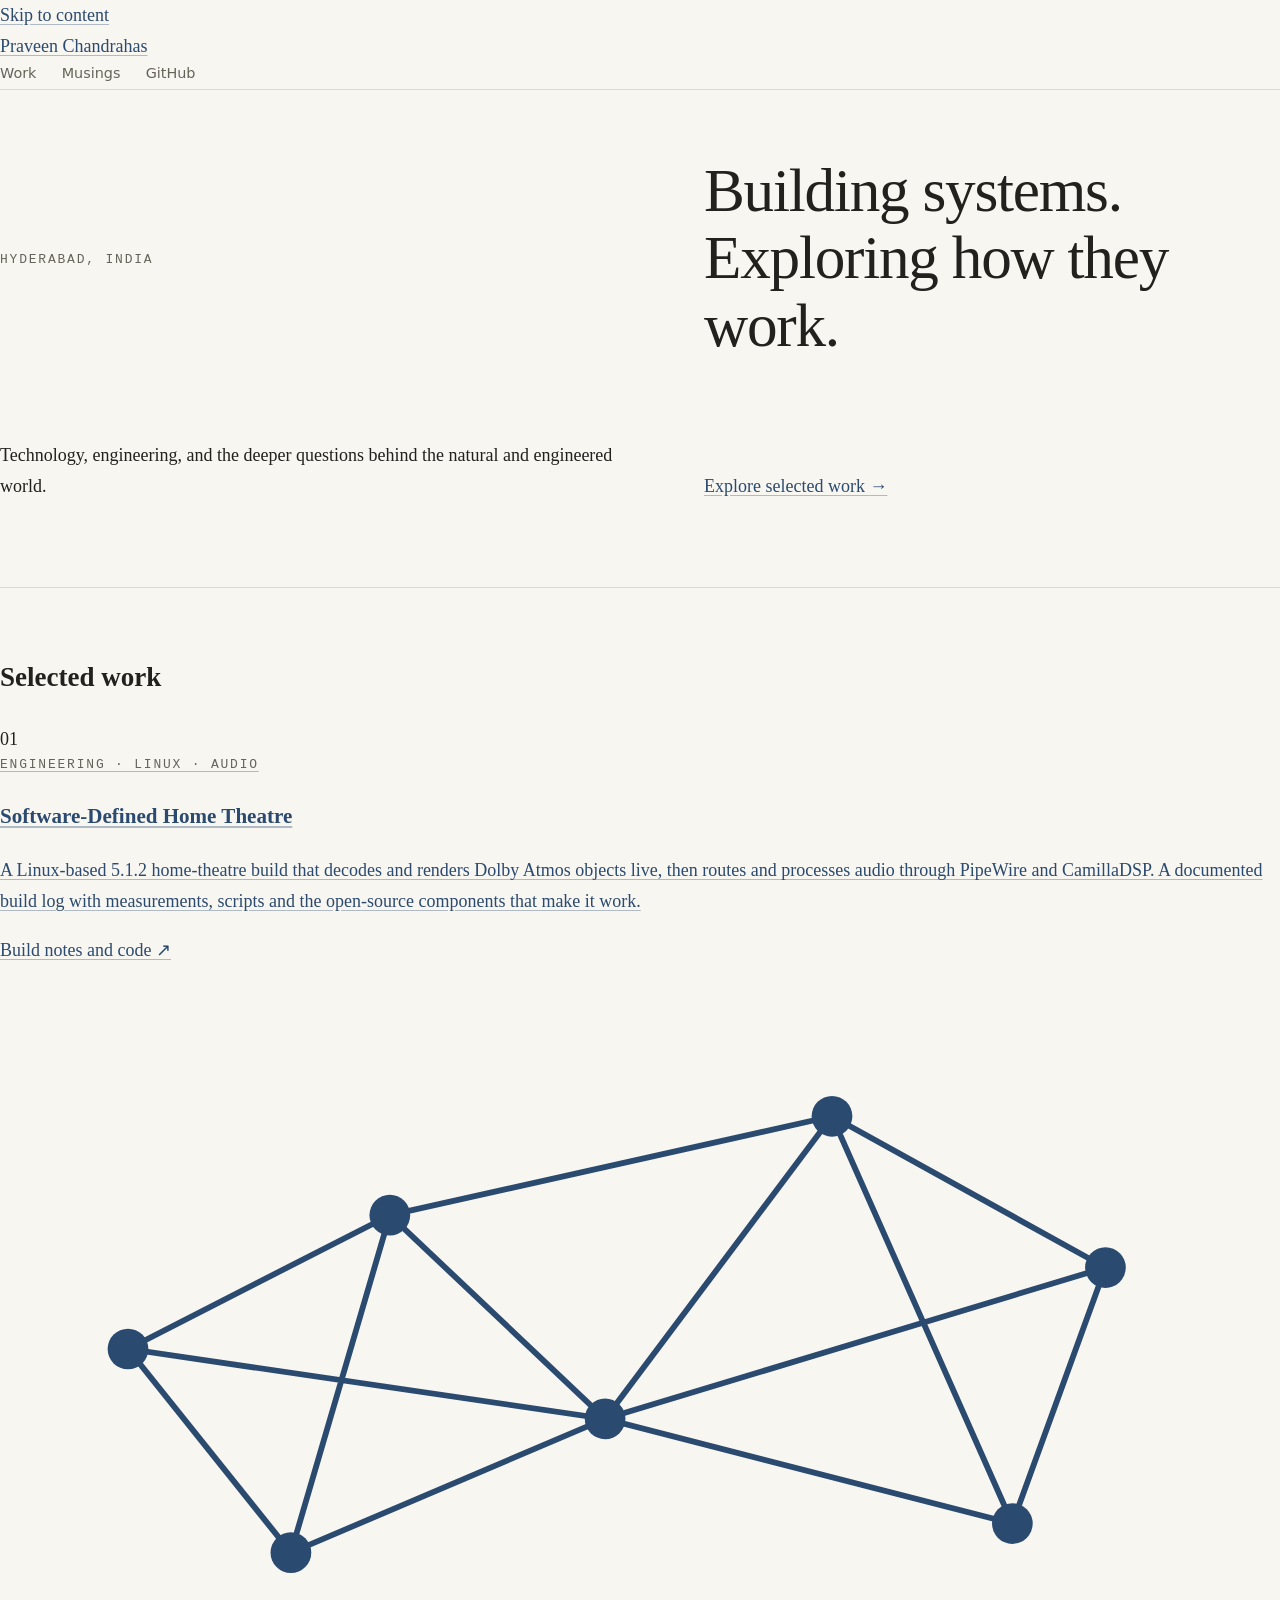
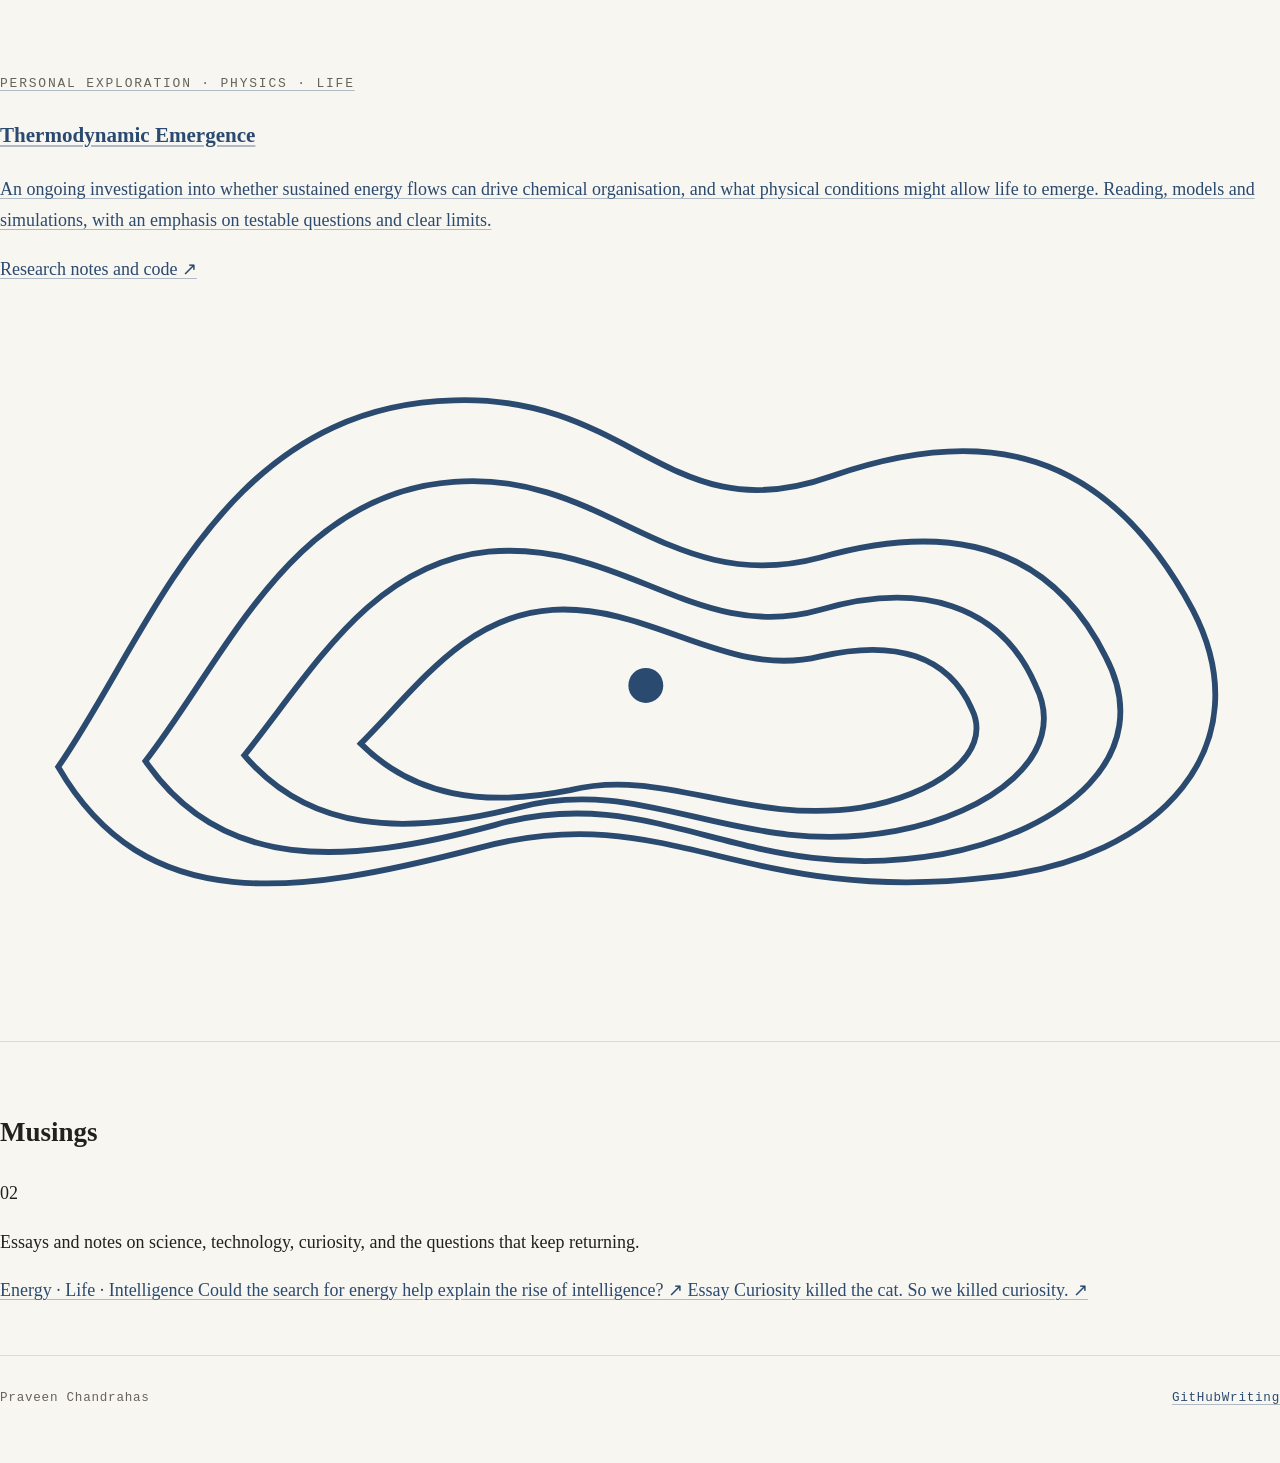
==== commit c5fb7c9b: "Build minimalist dark portfolio homepage" ====
--- a/index.html
+++ b/index.html
@@ -1,183 +1,101 @@
 <!doctype html>
 <html lang="en">
 <head>
-<meta charset="utf-8">
-<meta name="viewport" content="width=device-width, initial-scale=1">
-<title>Praveen Chandrahas</title>
-<meta name="description" content="Notes on technology, personal projects, science and things I'm curious about.">
-<meta name="theme-color" content="#f8f6f1">
-<link rel="stylesheet" href="style.css">
+  <meta charset="utf-8">
+  <meta name="viewport" content="width=device-width, initial-scale=1">
+  <meta name="theme-color" content="#101112">
+  <meta name="description" content="Praveen Chandrahas — building systems and exploring how they work.">
+  <title>Praveen Chandrahas</title>
+  <link rel="stylesheet" href="style.css">
 </head>
 <body>
-<a class="skip" href="#main">Skip to content</a>
-<header class="bar">
-  <div class="bar-in">
-    <a class="brand" href="#top">Praveen Chandrahas</a>
+  <a class="skip-link" href="#main">Skip to content</a>
+  <header class="site-header">
+    <a class="wordmark" href="#top">Praveen Chandrahas</a>
     <nav aria-label="Main navigation">
-      <a href="#work">Work</a><a href="#research">Explorations</a><a href="#engineering">Projects</a><a href="#ecosystems">Ecosystems</a><a href="#writing">Musings</a>
+      <a href="#work">Work</a>
+      <a href="#musings">Musings</a>
+      <a href="https://github.com/praveenchandrahas">GitHub</a>
     </nav>
-  </div>
-</header>
-<div class="wrap" id="top">
-<main id="main">
-<section class="hero hero-new" aria-labelledby="page-title">
-  <svg class="motif" viewBox="0 0 740 350" preserveAspectRatio="none" fill="none" stroke="currentColor" stroke-width="1" aria-hidden="true">
-    <path d="M0 40 C 180 10, 300 120, 740 60"/><path d="M0 70 C 190 40, 310 150, 740 100"/><path d="M0 100 C 200 70, 320 180, 740 140"/><path d="M0 130 C 210 100, 330 210, 740 180"/><path d="M0 160 C 220 130, 340 240, 740 220"/><path d="M0 190 C 230 160, 350 270, 740 260"/><path d="M0 220 C 240 190, 360 300, 740 300"/><path d="M0 250 C 250 220, 370 325, 740 340"/>
-    <circle cx="500" cy="170" r="82" stroke-dasharray="3 7"/><circle cx="500" cy="170" r="126" stroke-dasharray="1 8"/>
-  </svg>
-  <div class="hero-in">
-    <p class="eyebrow"><b>●</b> Hyderabad, India</p>
-    <h1 id="page-title">Praveen Chandrahas</h1>
-    <p class="lede">Building systems. Exploring how they work.</p>
-    <p class="body">I spend time across technology, engineering, science and community work. I'm drawn to understanding how things work, from the physical principles behind complex systems to the practical details of building useful technology.</p>
-    <p class="body">Some of these interests turn into small experiments, simulations or software and hardware projects. Others remain questions I'm still thinking through. I try to write down what I learn, including the parts that don't work.</p>
-  </div>
-</section>
+  </header>
 
-<section id="work">
-  <h2 class="label"><b>01</b> Work</h2>
-  <p class="intro">A few current strands of work, spanning infrastructure and applied AI.</p>
-  <div class="grid g2">
-    <article class="card">
-      <p class="tag">AI · infrastructure</p><h3>Making AI inference tractable</h3>
-      <p>Working on making AI inference cheaper and more practical to run on infrastructure an organisation controls.</p>
-    </article>
-    <article class="card">
-      <p class="tag">AI · education</p><h3>Applied AI skilling</h3>
-      <p>Building an AI-skilling effort for practitioners and faculty who need to use these tools well, not just learn about them.</p>
-    </article>
-  </div>
-</section>
+  <main id="main" class="page" id="top">
+    <section class="hero" aria-labelledby="page-title">
+      <p class="eyebrow">Hyderabad, India</p>
+      <h1 id="page-title">Building systems.<br>Exploring how they work.</h1>
+      <p class="intro">Technology, engineering, and the deeper questions behind the natural and engineered world.</p>
+      <a class="text-link hero-link" href="#work">Explore selected work <span aria-hidden="true">→</span></a>
+    </section>
 
-<section id="research">
-  <h2 class="label"><b>02</b> Personal explorations</h2>
-  <p class="intro">One question I've been spending time with is how matter, energy and simple interactions can give rise to organised systems, life and eventually intelligence.</p>
-  <div class="question">Could the steady flow of energy through a system help it become more organised? And what else would have to happen before anything like life or intelligence could emerge?</div>
-  <p class="section-copy">These are personal explorations rather than an academic research programme. I use reading, simple models and simulations to think through different parts of the question. The ideas are tentative; the models are deliberately limited, and I try to be clear about what they do and don't show.</p>
-  <div class="project-grid">
-    <article class="project-card research-card">
-      <div class="project-mark mark-thermo" aria-hidden="true">
-        <svg viewBox="0 0 240 150"><g fill="none" stroke="currentColor" stroke-width="1.5" stroke-linecap="round"><circle cx="38" cy="34" r="12"/><path d="M38 13v-7M38 62v-7M17 34h-7M66 34h-7M23 19l-5-5M53 49l5 5M53 19l5-5M23 49l-5 5"/><path d="M56 38 C82 42 91 57 111 69M56 48 C78 61 91 74 111 79M56 28 C82 22 95 32 111 59"/><path d="M113 38v55l48 15 48-15V38l-48-15z"/><path d="M113 38l48 15 48-15M161 53v55"/><path d="M176 24c14-12 28-8 37 0M176 14c20-17 40-12 53 0" stroke-dasharray="3 4"/></g><g fill="currentColor" font-family="monospace" font-size="8"><text x="28" y="82">STAR</text><text x="135" y="127">PLANET</text><text x="178" y="10">HEAT</text></g></svg>
+    <section class="content-section" id="work" aria-labelledby="work-title">
+      <div class="section-heading">
+        <h2 id="work-title">Selected work</h2>
+        <span class="section-index">01</span>
       </div>
-      <div class="project-content"><p class="tag">Reading · modelling · origins of life</p><h3>Thermodynamic Emergence</h3>
-      <p>Reading and small models exploring how planetary energy flows relate to chemical organisation and the possible emergence of life.</p>
-      <p class="project-links"><a href="https://github.com/praveenchandrahas/thermodynamic-emergence">Project notes and code →</a><a href="https://github.com/praveenchandrahas/thermodynamic-emergence/blob/main/results/README.md">Results so far →</a></p></div>
-    </article>
-    <article class="project-card research-card">
-      <div class="project-mark mark-agency" aria-hidden="true">
-        <svg viewBox="0 0 240 150"><defs><marker id="agency-arrow" markerWidth="6" markerHeight="6" refX="5" refY="3" orient="auto"><path d="M0 0L6 3L0 6" fill="none" stroke="currentColor"/></marker></defs><path d="M18 112 C55 100 73 88 104 75 S172 42 220 25" fill="none" stroke="currentColor" stroke-width="1.5"/><path d="M25 125 C70 112 110 106 150 91 S195 66 220 48" fill="none" stroke="currentColor" stroke-dasharray="3 4" opacity=".55"/><g fill="none" stroke="currentColor" stroke-width="1.5"><circle cx="87" cy="84" r="12"/><path d="M87 72v-8m-8 20 8 8 8-8"/><path d="M99 80q25-24 49-29" marker-end="url(#agency-arrow)"/><circle cx="165" cy="44" r="5" fill="currentColor"/></g><g fill="currentColor" font-family="monospace" font-size="8"><text x="18" y="142">LOW GRADIENT</text><text x="158" y="18">HIGH</text><text x="72" y="111">AGENT</text></g></svg>
+
+      <a class="work-item" href="https://github.com/praveenchandrahas/Software-Defined-Home-Theatre">
+        <div class="work-copy">
+          <p class="eyebrow">Engineering · Linux · Audio</p>
+          <h3>Software-Defined Home Theatre</h3>
+          <p>A Linux-based 5.1.2 home-theatre build that decodes and renders Dolby Atmos objects live, then routes and processes audio through PipeWire and CamillaDSP. A documented build log with measurements, scripts and the open-source components that make it work.</p>
+          <span class="item-link">Build notes and code <span aria-hidden="true">↗</span></span>
+        </div>
+        <div class="work-art network-art" aria-hidden="true">
+          <svg viewBox="0 0 220 120" fill="none">
+            <g stroke="currentColor" stroke-width="1">
+              <path d="M22 66 67 43 104 78 143 26 190 52 174 96 104 78 67 43 50 101 22 66 104 78 190 52"/>
+              <path d="M67 43 143 26 174 96M50 101 104 78"/>
+            </g>
+            <g fill="currentColor">
+              <circle cx="22" cy="66" r="3.5"/><circle cx="67" cy="43" r="3.5"/><circle cx="104" cy="78" r="3.5"/><circle cx="143" cy="26" r="3.5"/><circle cx="190" cy="52" r="3.5"/><circle cx="174" cy="96" r="3.5"/><circle cx="50" cy="101" r="3.5"/>
+            </g>
+          </svg>
+        </div>
+      </a>
+
+      <a class="work-item" href="https://github.com/praveenchandrahas/thermodynamic-emergence">
+        <div class="work-copy">
+          <p class="eyebrow">Personal exploration · Physics · Life</p>
+          <h3>Thermodynamic Emergence</h3>
+          <p>An ongoing investigation into whether sustained energy flows can drive chemical organisation, and what physical conditions might allow life to emerge. Reading, models and simulations, with an emphasis on testable questions and clear limits.</p>
+          <span class="item-link">Research notes and code <span aria-hidden="true">↗</span></span>
+        </div>
+        <div class="work-art contour-art" aria-hidden="true">
+          <svg viewBox="0 0 220 120" fill="none">
+            <g stroke="currentColor" stroke-width="1">
+              <path d="M10 83C26 60 38 21 78 20c31-1 37 23 65 13 26-9 47-5 62 23 12 23-5 43-35 46-43 5-55-14-88-5-31 8-57 12-72-14Z"/>
+              <path d="M25 82c14-18 25-46 53-48 26-2 37 20 63 13 21-6 39-3 49 17 9 17-7 30-28 34-34 6-49-13-77-5-26 7-47 8-60-11Z"/>
+              <path d="M42 81c12-15 22-33 42-35 23-2 36 16 57 10 17-5 31-1 37 13 6 12-8 22-24 25-27 5-43-10-65-4-20 5-36 4-47-9Z"/>
+              <path d="M62 79c10-10 18-22 33-23 17-1 30 12 46 8 13-3 22 0 26 9 4 8-7 15-19 17-20 3-34-7-50-3-15 3-27 1-36-8Z"/>
+            </g>
+            <circle cx="111" cy="69" r="3" fill="currentColor"/>
+          </svg>
+        </div>
+      </a>
+    </section>
+
+    <section class="content-section musings-section" id="musings" aria-labelledby="musings-title">
+      <div class="section-heading">
+        <h2 id="musings-title">Musings</h2>
+        <span class="section-index">02</span>
       </div>
-      <div class="project-content"><p class="tag">Evolution · simple agents</p><h3>Agency from Gradients</h3>
-      <p>Simulations exploring whether agents can develop useful behaviour by finding and using energy to persist.</p>
-      <p class="project-links"><a href="https://github.com/praveenchandrahas/agency-from-gradients">Research repository →</a><a href="https://praveenchandrahas.github.io/agency-from-gradients/learn/">Plain-language explainer →</a></p></div>
-    </article>
-    <article class="project-card research-card">
-      <div class="project-mark mark-world" aria-hidden="true">
-        <svg viewBox="0 0 240 150"><g fill="none" stroke="currentColor" stroke-width="1.4"><path d="M22 76h45m-7-6 7 6-7 6M173 76h45m-7-6 7 6-7 6"/><rect x="72" y="46" width="42" height="60" rx="5"/><rect x="126" y="46" width="42" height="60" rx="5"/><path d="M93 46V28h54v18M114 76h12"/><circle cx="93" cy="69" r="7"/><circle cx="147" cy="69" r="7"/><path d="M93 76v15m54-15v15"/></g><g fill="currentColor" font-family="monospace" font-size="8"><text x="72" y="119">AGENT A</text><text x="126" y="119">AGENT B</text><text x="15" y="64">ENERGY</text><text x="190" y="64">WASTE</text><text x="92" y="18">INTERACTION</text></g></svg>
-      </div>
-      <div class="project-content"><p class="tag">Simulation · toy worlds</p><h3>Dissipative Agency Simulation</h3>
-      <p>A toy world for experimenting with resource gathering, interaction and energy flows between simple organisms.</p>
-      <p class="project-links"><a href="https://github.com/praveenchandrahas/dissipative-agency-simulation">Code and notes →</a></p></div>
-    </article>
-  </div>
-  <article class="card preprint-card" id="energy-capture-preprint">
-    <p class="tag">Research preprint · In preparation</p>
-    <h3>Energy Capture, Agency, and Planetary Entropy</h3>
-    <p>A manuscript describing an exploratory model of energy capture, agency and planetary entropy. Version 1.0, 16 November 2026. Prepared for arXiv submission; not yet submitted and no arXiv identifier assigned.</p>
-    <p class="project-links"><a href="https://github.com/praveenchandrahas/dissipative-agency-simulation/blob/main/paper/main.pdf">View the manuscript PDF on GitHub →</a><a href="https://github.com/praveenchandrahas/dissipative-agency-simulation/tree/main/paper">Source and supplementary material →</a></p>
-  </article>
-</section>
+      <p class="section-intro">Essays and notes on science, technology, curiosity, and the questions that keep returning.</p>
+      <a class="note-item" href="musings/energy-and-intelligence.html">
+        <span class="note-meta">Energy · Life · Intelligence</span>
+        <span class="note-title">Could the search for energy help explain the rise of intelligence?</span>
+        <span class="note-arrow" aria-hidden="true">↗</span>
+      </a>
+      <a class="note-item" href="musings/curiosity-killed-the-cat.html">
+        <span class="note-meta">Essay</span>
+        <span class="note-title">Curiosity killed the cat. So we killed curiosity.</span>
+        <span class="note-arrow" aria-hidden="true">↗</span>
+      </a>
+    </section>
 
-<section id="engineering">
-  <h2 class="label"><b>03</b> A home project</h2>
-  <p class="intro">I enjoy tinkering with audio, Linux and hardware, and gradually making things work together. This is one such project, built for my own listening room.</p>
-  <article class="feature-project">
-    <div class="feature-visual">
-      <svg viewBox="0 0 760 360" role="img" aria-label="Conceptual diagram of a software-defined home theatre, connecting media playback, audio processing, room measurement and a 5.1.2 speaker layout">
-        <defs><linearGradient id="roomfade" x1="0" x2="1"><stop stop-color="#9a4a22" stop-opacity=".05"/><stop offset="1" stop-color="#9a4a22" stop-opacity=".25"/></linearGradient></defs>
-        <path d="M80 65 L380 20 L680 65 L680 290 L380 340 L80 290 Z" fill="url(#roomfade)" stroke="currentColor" opacity=".45"/>
-        <path d="M80 65 L380 115 L680 65 M380 115 L380 340 M80 290 L380 225 L680 290" fill="none" stroke="currentColor" opacity=".22"/>
-        <g fill="#9a4a22" stroke="#9a4a22"><circle cx="180" cy="92" r="10"/><circle cx="580" cy="92" r="10"/><circle cx="180" cy="270" r="10"/><circle cx="580" cy="270" r="10"/><circle cx="380" cy="310" r="10"/><circle cx="380" cy="70" r="10"/><circle cx="300" cy="125" r="7"/><circle cx="460" cy="125" r="7"/></g>
-        <g stroke="#9a4a22" stroke-width="1.5" fill="none" opacity=".7"><path d="M180 92 Q380 0 580 92"/><path d="M180 270 Q380 160 580 270"/><path d="M300 125 Q380 180 460 125"/><path d="M380 70 L380 310"/></g>
-        <g fill="currentColor" font-family="ui-monospace,monospace" font-size="12" opacity=".8"><text x="380" y="185" text-anchor="middle">5.1.2</text><text x="380" y="204" text-anchor="middle">ROOM + SIGNAL PATH</text><text x="380" y="48" text-anchor="middle">CENTRE</text><text x="180" y="75" text-anchor="middle">L</text><text x="580" y="75" text-anchor="middle">R</text><text x="180" y="295" text-anchor="middle">SURROUND</text><text x="580" y="295" text-anchor="middle">SURROUND</text><text x="380" y="333" text-anchor="middle">SUB</text></g>
-      </svg>
-      <span class="visual-note">Conceptual system illustration · not a measured room plan</span>
-    </div>
-    <div class="feature-project-body">
-      <p class="tag">A personal project · audio · DSP · Linux</p>
-      <h3>Software-Defined Home Theatre</h3>
-      <p>I built a 5.1.2 home-theatre setup around Linux and open-source software rather than a conventional AV receiver. It has grown into a collection of tools for audio playback, signal processing, room correction, measurement and experimenting with spatial audio.</p>
-      <p>It's an ongoing hobby project, spread across a few small repositories. Most of the measurements and tuning are specific to my room and equipment. I've kept notes on the setup, what I've tried and what still needs work.</p>
-      <p class="project-links"><a href="https://github.com/praveenchandrahas/Software-Defined-Home-Theatre">Build notes and code →</a><a href="https://praveenchandrahas.github.io/Software-Defined-Home-Theatre/">More project notes →</a></p>
-    </div>
-  </article>
-  <div class="grid g3 engineering-grid">
-    <article class="card"><p class="tag">Acoustics · calibration</p><h3>Roomtone</h3><p>A collection of scripts and tools I use to measure the room, look at speaker behaviour and experiment with correction.</p><a class="more" href="https://praveenchandrahas.github.io/Roomtone/">Explore Roomtone →</a></article>
-    <article class="card"><p class="tag">Spatial audio · interaction</p><h3>Spatial-Lab</h3><p>A small interactive experiment for moving a sound around a 3D room model and hearing it through the speakers.</p><a class="more" href="https://praveenchandrahas.github.io/Spatial-Lab/">Explore Spatial-Lab →</a></article>
-    <article class="card"><p class="tag">Playback · media systems</p><h3>The supporting tools</h3><p>A handful of related tools for media playback, audio routing, DSP, seek thumbnails and browsing my film library.</p><a class="more" href="https://github.com/praveenchandrahas/Software-Defined-Home-Theatre#the-repositories">See the related projects →</a></article>
-  </div>
-</section>
-
-<section id="ecosystems">
-  <h2 class="label"><b>04</b> Education &amp; ecosystems</h2>
-  <div class="grid g2">
-    <article class="card ecosystem-card">
-      <p class="tag">AI · learning design</p><h3>AI Launchpad</h3>
-      <p>A multilingual, role-based micro-learning application for AI literacy in India. It explores a workflow in which AI helps segment and organise real teaching material, while people review and approve what learners see.</p>
-      <p class="note">The current proof of concept uses stand-in classes; real learner and content validation remains to be done.</p>
-      <a class="more" href="https://github.com/praveenchandrahas/ai-duolingo-for-india">Project and implementation notes →</a>
-    </article>
-    <article class="card ecosystem-card">
-      <p class="tag">Institution building · free software</p><h3>Technology, communities and institutions</h3>
-      <p>Much of my earlier work has been around the free software movement, technology in Telugu and building communities and organisations. I remain interested in how institutions can help useful technology become accessible and locally grounded.</p>
-      <p class="note">This is an area I intend to document more fully, with selected initiatives and collaborations.</p>
-    </article>
-  </div>
-  <article class="card symposium-card">
-    <p class="tag">Convening · public technology questions</p><h3>Sovereignty and Security in the Age of AI</h3>
-    <p>A symposium at IIT Hyderabad exploring questions of technology, sovereignty and security in the age of AI.</p>
-    <a class="more" href="https://ailaunchpad.cse.iith.ac.in/sovsecai.html">Visit the event page →</a>
-  </article>
-</section>
-
-<section id="writing">
-  <h2 class="label"><b>05</b> Writing &amp; notes</h2>
-  <p class="intro">Essays and notes on science, technology, curiosity and the questions behind the work.</p>
-  <a class="feature" href="musings/energy-and-intelligence.html">
-    <img class="sketch" src="assets/energy-intelligence-sketch.svg" alt="Hand-drawn illustration of sunlight reaching a planet, energy flowing through living forms, and a brain" loading="lazy">
-    <div class="feature-body"><p class="tag">Musings · Energy · Life · Intelligence</p><h3>Could the search for energy help explain the rise of intelligence?</h3><p>A plain-language introduction to an exploratory model: how living systems use energy, why sensing and movement might evolve, and why a local advantage does not necessarily translate into greater energy use across a whole population.</p><span class="more">Read the blog →</span></div>
-  </a>
-  <a class="feature" href="musings/curiosity-killed-the-cat.html">
-    <img class="sketch" src="assets/malfluencers-sketch.svg" alt="Ink sketch of a cat beside an open box with a spark of light inside" loading="lazy">
-    <div class="feature-body"><p class="tag">Essay</p><h3>Curiosity killed the cat. So we killed curiosity.</h3><p>Debunking can't keep up with the claims. A case for playing the long game instead: keep science, and the wonder of it, alive in the open.</p><span class="more">Read the essay →</span></div>
-  </a>
-</section>
-
-<section id="beyond">
-  <h2 class="label"><b>06</b> Beyond the work</h2>
-  <p class="intro">Away from the screen: astronomy, a DIY planetarium, a smart telescope, and occasional trips to places dark enough to see the night sky properly.</p>
-</section>
-
-<section id="elsewhere" class="elsewhere">
-  <h2 class="label"><b>07</b> Elsewhere</h2>
-  <p><a href="https://github.com/praveenchandrahas">GitHub</a></p>
-</section>
-</main>
-<footer><span>Praveen Chandrahas</span><span>Hyderabad, India · Last updated November 2026</span></footer>
-</div>
-<script>
-(function () {
-  var links = document.querySelectorAll('nav a');
-  if (!('IntersectionObserver' in window)) return;
-  var io = new IntersectionObserver(function (entries) {
-    entries.forEach(function (e) {
-      if (e.isIntersecting) links.forEach(function (l) {
-        l.classList.toggle('on', l.getAttribute('href') === '#' + e.target.id);
-      });
-    });
-  }, { rootMargin: '-30% 0px -60% 0px' });
-  document.querySelectorAll('main > section[id]').forEach(function (s) { io.observe(s); });
-})();
-</script>
+    <footer class="site-footer">
+      <span>Praveen Chandrahas</span>
+      <div><a href="https://github.com/praveenchandrahas">GitHub</a><a href="#musings">Writing</a></div>
+    </footer>
+  </main>
 </body>
-</html>+</html>
--- a/style.css
+++ b/style.css
@@ -332,27 +332,3 @@
 .article .article-illustration { margin:0 0 2.25rem; border:1px solid var(--rule); border-radius:3px; overflow:hidden; background:#fff; }
 .article .article-illustration img { display:block; width:100%; height:auto; }
 .article .article-illustration figcaption { padding:.65rem .9rem; font: .72rem/1.5 var(--sans); color:#666; border-top:1px solid #eee; }
-
-
-/* Embedded research preprint */
-.preprint-viewer {
-  margin-top: 1.4rem;
-  overflow: hidden;
-  border: 1px solid var(--line, #dedbd4);
-  border-radius: 8px;
-  background: #fff;
-}
-.preprint-embed {
-  display: block;
-  width: 100%;
-  height: min(78vh, 900px);
-  min-height: 560px;
-  border: 0;
-  background: #fff;
-}
-@media (max-width: 640px) {
-  .preprint-embed {
-    height: 70vh;
-    min-height: 420px;
-  }
-}
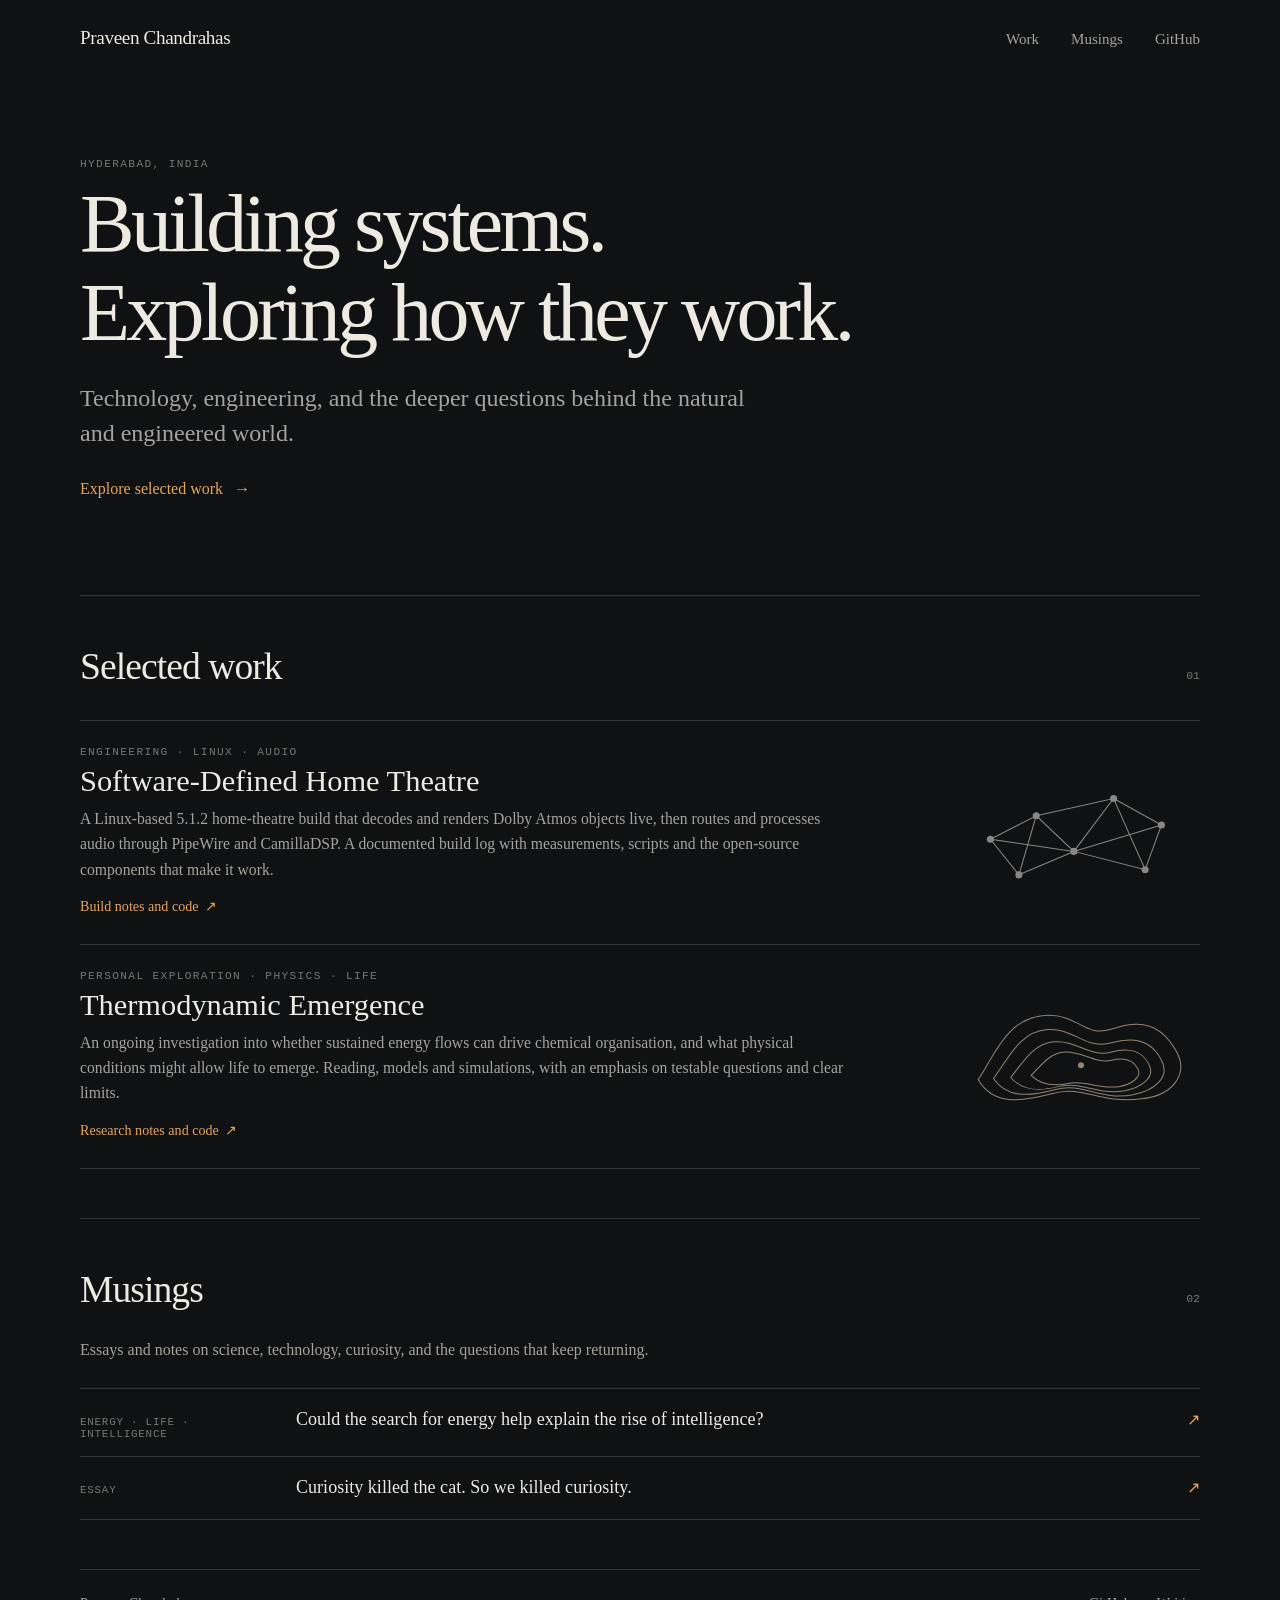
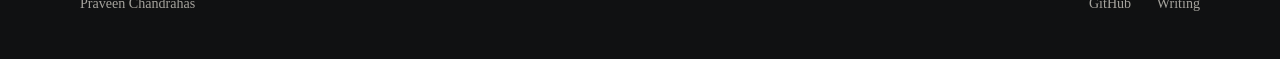
==== commit dbf3cb4e: "Fix homepage anchor structure" ====
--- a/index.html
+++ b/index.html
@@ -19,8 +19,8 @@
     </nav>
   </header>
 
-  <main id="main" class="page" id="top">
-    <section class="hero" aria-labelledby="page-title">
+  <main id="main" class="page">
+    <section class="hero" id="top" aria-labelledby="page-title">
       <p class="eyebrow">Hyderabad, India</p>
       <h1 id="page-title">Building systems.<br>Exploring how they work.</h1>
       <p class="intro">Technology, engineering, and the deeper questions behind the natural and engineered world.</p>
--- a/style.css
+++ b/style.css
@@ -1,334 +1,121 @@
 :root {
-  --bg: #f8f6f1;
-  --bg-soft: #f1eee6;
-  --card: #fcfbf8;
-  --fg: #22211e;
-  --muted: #66635b;
-  --rule: #dedacd;
-  --accent: #9a4a22;
-  --link: #2b4a6f;
-  --serif: "Iowan Old Style", "Palatino Linotype", Palatino, "Book Antiqua", Georgia, serif;
-  --sans: ui-sans-serif, system-ui, -apple-system, "Segoe UI", Roboto, sans-serif;
+  color-scheme: dark;
+  --bg: #101112;
+  --surface: #17191a;
+  --fg: #eeeae2;
+  --muted: #a5a39d;
+  --subtle: #777771;
+  --rule: #343536;
+  --accent: #e6a65e;
+  --serif: Georgia, "Iowan Old Style", "Palatino Linotype", serif;
+  --sans: ui-sans-serif, system-ui, -apple-system, "Segoe UI", sans-serif;
   --mono: ui-monospace, "SF Mono", Menlo, Consolas, monospace;
 }
-@media (prefers-color-scheme: dark) {
-  :root {
-    --bg: #141418;
-    --bg-soft: #1a1a1f;
-    --card: #191920;
-    --fg: #e8e5dc;
-    --muted: #9a978c;
-    --rule: #2a2a31;
-    --accent: #e0a77c;
-    --link: #94b4d8;
-  }
+* { box-sizing: border-box; }
+html { scroll-behavior: smooth; scroll-padding-top: 5rem; }
+body {
+  margin: 0;
+  background: var(--bg);
+  color: var(--fg);
+  font-family: var(--serif);
+  line-height: 1.65;
+  -webkit-font-smoothing: antialiased;
 }
-* { box-sizing: border-box; }
-html { font-size: clamp(18px, 0.6vw + 8px, 20px); scroll-behavior: smooth; scroll-padding-top: 4.5rem; }
-body {
-  margin: 0; background: var(--bg); color: var(--fg);
-  font-family: var(--serif); line-height: 1.7; -webkit-font-smoothing: antialiased;
+::selection { background: var(--accent); color: #17120c; }
+a { color: inherit; }
+a:focus-visible { outline: 2px solid var(--accent); outline-offset: 5px; }
+.skip-link {
+  position: absolute; top: -4rem; left: 1.5rem; z-index: 20;
+  padding: .5rem .8rem; background: var(--fg); color: var(--bg);
+  font: .85rem var(--sans);
 }
-::selection { background: var(--accent); color: var(--bg); }
-a { color: var(--link); text-decoration: underline; text-decoration-color: color-mix(in srgb, var(--link) 35%, transparent); text-underline-offset: 3px; transition: color .15s, text-decoration-color .15s; }
-a:hover { color: var(--accent); text-decoration-color: var(--accent); }
-
-/* top bar */
-.bar {
-  position: sticky; top: 0; z-index: 10;
-  background: color-mix(in srgb, var(--bg) 88%, transparent);
-  backdrop-filter: blur(8px); -webkit-backdrop-filter: blur(8px);
-  border-bottom: 1px solid var(--rule);
+.skip-link:focus { top: 1rem; }
+.site-header {
+  max-width: 74rem; margin: 0 auto; padding: 1.35rem 2rem;
+  display: flex; justify-content: space-between; align-items: baseline; gap: 2rem;
 }
-.bar-in {
-  max-width: 78rem; margin: 0 auto; padding: .8rem 1.5rem;
-  display: flex; align-items: baseline; justify-content: space-between; gap: 1rem; flex-wrap: wrap;
+.wordmark { font-size: 1.2rem; text-decoration: none; letter-spacing: -.02em; }
+nav { display: flex; gap: 2rem; font-size: .94rem; }
+nav a, .site-footer a { color: var(--muted); text-decoration: none; }
+nav a:hover, .site-footer a:hover { color: var(--accent); }
+.page { max-width: 74rem; margin: 0 auto; padding: 0 2rem; }
+.hero { padding: 5.2rem 0 5.8rem; }
+.eyebrow {
+  margin: 0 0 .65rem; color: var(--subtle);
+  font: .7rem var(--mono); letter-spacing: .12em; text-transform: uppercase;
 }
-.brand { font-size: 1rem; font-weight: 600; color: var(--fg); text-decoration: none; letter-spacing: -.005em; }
-nav { display: flex; gap: 1.4rem; font-family: var(--sans); font-size: .8rem; flex-wrap: wrap; }
-nav a { color: var(--muted); text-decoration: none; padding-bottom: 2px; border-bottom: 1px solid transparent; }
-nav a:hover, nav a.on { color: var(--fg); border-bottom-color: var(--accent); }
-
-.wrap { max-width: 78rem; margin: 0 auto; padding: 0 1.5rem; }
-
-/* hero */
-.hero {
-  padding: 3.75rem 0 3rem;
-  display: grid; grid-template-columns: minmax(0, 1fr) minmax(0, 32rem);
-  gap: 3rem; align-items: center;
+.hero h1 {
+  margin: 0; max-width: 60rem; font-size: clamp(2.8rem, 6.4vw, 5.25rem);
+  line-height: 1.08; font-weight: 400; letter-spacing: -.045em;
 }
-.motif {
-  order: 2; width: 100%; height: 21rem;
-  color: var(--accent); opacity: .24; pointer-events: none;
-  -webkit-mask-image: linear-gradient(to right, transparent, #000 28%);
-  mask-image: linear-gradient(to right, transparent, #000 28%);
+.intro {
+  max-width: 42rem; margin: 1.45rem 0 1.5rem;
+  color: var(--muted); font-size: clamp(1.12rem, 2vw, 1.5rem); line-height: 1.48;
 }
-.motif path { vector-effect: non-scaling-stroke; }
-.hero-in { max-width: 44rem; }
-.eyebrow { font-family: var(--mono); font-size: .72rem; letter-spacing: .14em; text-transform: uppercase; color: var(--muted); margin: 0 0 1.25rem; }
-.eyebrow b { color: var(--accent); font-weight: 500; }
-h1 { font-size: clamp(2.2rem, 5.5vw, 3.4rem); font-weight: 500; letter-spacing: -.02em; line-height: 1.1; margin: 0 0 1.5rem; }
-.lede { font-size: 1.35rem; line-height: 1.55; margin: 0 0 1.1rem; max-width: 42rem; }
-.hero p.body { max-width: 42rem; margin: .65rem 0; }
-
-/* sections */
-section { padding: 2.5rem 0 2.75rem; border-top: 1px solid var(--rule); }
-.label {
-  font-family: var(--mono); font-size: .72rem; letter-spacing: .14em; text-transform: uppercase;
-  color: var(--muted); margin: 0 0 1.5rem; display: flex; align-items: center; gap: .75rem;
+.text-link, .item-link {
+  color: var(--accent); text-decoration: none;
 }
-.label b { color: var(--accent); font-weight: 500; }
-.label::after { content: ""; flex: 1; height: 1px; background: var(--rule); }
-.intro { max-width: 40rem; margin: 0 0 1.75rem; }
-
-.grid { display: grid; gap: 1.25rem; }
-.g2 { grid-template-columns: repeat(2, minmax(0, 1fr)); }
-.g3 { grid-template-columns: repeat(3, minmax(0, 1fr)); }
-.card {
-  background: var(--card); border: 1px solid var(--rule); border-radius: 6px;
-  padding: 1.4rem 1.5rem 1.5rem; transition: border-color .2s, transform .2s;
+.text-link { display: inline-flex; gap: .7rem; align-items: center; font-size: 1rem; }
+.text-link span { transition: transform .18s ease; }
+.text-link:hover span { transform: translateX(4px); }
+.content-section { padding: 2.5rem 0 3.1rem; border-top: 1px solid var(--rule); }
+.section-heading { display: flex; justify-content: space-between; align-items: baseline; gap: 1rem; margin-bottom: 1.4rem; }
+.section-heading h2 { margin: 0; font-size: clamp(1.8rem, 3vw, 2.35rem); font-weight: 400; letter-spacing: -.025em; }
+.section-index { color: var(--subtle); font: .72rem var(--mono); }
+.work-item {
+  display: grid; grid-template-columns: minmax(0, 1fr) 15rem; gap: 3rem;
+  align-items: center; padding: 1.55rem 0; border-bottom: 1px solid var(--rule);
+  text-decoration: none; transition: color .18s ease;
 }
-.card:hover { border-color: color-mix(in srgb, var(--accent) 55%, var(--rule)); }
-.card h3 { font-size: 1.05rem; font-weight: 600; margin: 0 0 .15rem; line-height: 1.35; }
-.card p { margin: .5rem 0 0; font-size: .95rem; line-height: 1.62; }
-.tag { font-family: var(--mono); font-size: .66rem; letter-spacing: .1em; text-transform: uppercase; color: var(--accent); margin: 0 0 .6rem; }
-.card .more { font-family: var(--sans); font-size: .8rem; margin-top: .9rem; display: inline-block; }
-
-.question {
-  margin: 0 0 1.5rem; padding: 1.5rem 1.75rem;
-  background: var(--bg-soft); border-left: 2px solid var(--accent);
-  font-style: italic; font-size: 1.2rem; line-height: 1.55;
+.work-item:first-of-type { border-top: 1px solid var(--rule); }
+.work-item:hover h3, .note-item:hover .note-title { color: var(--accent); }
+.work-copy .eyebrow { margin-bottom: .25rem; }
+.work-copy h3 { margin: 0; font-size: clamp(1.45rem, 2.5vw, 1.9rem); line-height: 1.25; font-weight: 400; transition: color .18s ease; }
+.work-copy > p:not(.eyebrow) { max-width: 48rem; margin: .4rem 0 .7rem; color: var(--muted); font-size: .98rem; line-height: 1.6; }
+.item-link { display: inline-block; margin-top: .1rem; font-size: .88rem; }
+.item-link span { padding-left: .2rem; }
+.work-art { display: flex; align-items: center; justify-content: center; color: #aaa9a3; opacity: .78; }
+.work-art svg { display: block; width: 100%; max-width: 14rem; height: auto; }
+.contour-art { color: #b7a48e; }
+.section-intro { max-width: 40rem; color: var(--muted); margin: -.4rem 0 1.5rem; }
+.note-item {
+  display: grid; grid-template-columns: 12rem minmax(0, 1fr) 1.5rem;
+  gap: 1.5rem; align-items: baseline; padding: 1rem 0;
+  border-top: 1px solid var(--rule); text-decoration: none;
 }
-.note { color: var(--muted); font-size: .92rem; margin: 1.5rem 0 0; max-width: 40rem; }
-
-footer { border-top: 1px solid var(--rule); padding: 1.75rem 0 3rem; font-family: var(--mono); font-size: .7rem; letter-spacing: .06em; color: var(--muted); display: flex; justify-content: space-between; flex-wrap: wrap; gap: .5rem; }
-
-@media (prefers-reduced-motion: no-preference) {
-  .hero-in, section { animation: rise .6s ease both; }
-  @keyframes rise { from { opacity: 0; transform: translateY(8px); } to { opacity: 1; transform: none; } }
+.note-item:last-of-type { border-bottom: 1px solid var(--rule); }
+.note-meta { color: var(--subtle); font: .68rem var(--mono); letter-spacing: .07em; text-transform: uppercase; }
+.note-title { font-size: 1.13rem; transition: color .18s ease; }
+.note-arrow { justify-self: end; color: var(--accent); }
+.site-footer {
+  border-top: 1px solid var(--rule); padding: 1.35rem 0 2.5rem;
+  display: flex; justify-content: space-between; gap: 1rem; flex-wrap: wrap;
+  color: var(--muted); font-size: .88rem;
 }
-@media (max-width: 820px) {
-  .g3 { grid-template-columns: 1fr; }
-  .g2 { grid-template-columns: 1fr; }
-  .hero { padding: 2.5rem 0 2rem; grid-template-columns: 1fr; gap: 1.5rem; }
-  .motif { height: 6rem; }
+.site-footer div { display: flex; gap: 1.6rem; }
+@media (max-width: 760px) {
+  .site-header { padding: 1.1rem 1.25rem; align-items: center; }
+  nav { gap: 1.1rem; font-size: .84rem; }
+  .page { padding: 0 1.25rem; }
+  .hero { padding: 4rem 0 4.5rem; }
+  .work-item { grid-template-columns: minmax(0, 1fr) 9rem; gap: 1.25rem; }
+  .work-art svg { max-width: 9rem; }
+  .note-item { grid-template-columns: 1fr 1.5rem; gap: .2rem .8rem; }
+  .note-meta { grid-column: 1; }
+  .note-title { grid-column: 1; }
+  .note-arrow { grid-column: 2; grid-row: 1 / span 2; }
 }
-
-/* ---- musings (homepage card) ---- */
-.feature {
-  display: grid; grid-template-columns: minmax(0, 22rem) minmax(0, 1fr); gap: 2rem; align-items: center;
-  background: var(--card); border: 1px solid var(--rule); border-radius: 6px; overflow: hidden;
-  color: inherit; text-decoration: none; transition: border-color .2s;
+@media (max-width: 520px) {
+  .site-header { flex-wrap: wrap; gap: .65rem; }
+  nav { width: 100%; justify-content: space-between; }
+  .hero { padding: 3.2rem 0 3.7rem; }
+  .hero h1 { font-size: clamp(2.5rem, 12vw, 3.5rem); }
+  .work-item { grid-template-columns: 1fr; gap: .8rem; }
+  .work-art { justify-content: flex-start; padding: .3rem 0 .2rem; }
+  .work-art svg { width: 11rem; }
+  .content-section { padding: 2rem 0 2.4rem; }
 }
-.feature:hover { border-color: color-mix(in srgb, var(--accent) 55%, var(--rule)); color: inherit; }
-.feature img { width: 100%; height: 100%; object-fit: cover; display: block; background: #fff; }
-.feature-body { padding: 1.6rem 2rem 1.6rem 0; }
-.feature-body h3 { font-size: 1.25rem; line-height: 1.3; margin: 0 0 .5rem; font-weight: 600; }
-.feature-body p { margin: .4rem 0 0; font-size: .97rem; line-height: 1.62; }
-.feature .more { font-family: var(--sans); font-size: .8rem; color: var(--link); margin-top: .9rem; display: inline-block; }
-.feature:hover .more { color: var(--accent); }
-@media (prefers-color-scheme: dark) {
-  .sketch { filter: invert(1); }
-  .feature img { background: #000; }
+@media (prefers-reduced-motion: reduce) {
+  html { scroll-behavior: auto; }
+  *, *::before, *::after { transition-duration: .01ms !important; animation-duration: .01ms !important; }
 }
-@media (max-width: 820px) {
-  .feature { grid-template-columns: 1fr; gap: 0; }
-  .feature-body { padding: 1.25rem 1.5rem 1.5rem; }
-}
-
-/* ---- essay page ---- */
-.article { max-width: 42rem; margin: 0 auto; padding: 3.5rem 1.5rem 4rem; }
-.article .eyebrow { margin-bottom: 1rem; }
-.article h1 { font-size: clamp(1.9rem, 4.2vw, 2.7rem); line-height: 1.15; margin: 0 0 1.75rem; }
-.article figure { margin: 0 0 2.25rem; border: 1px solid var(--rule); border-radius: 6px; overflow: hidden; background: #fff; }
-.article figure img { display: block; width: 100%; height: auto; }
-.article p { font-size: 1.06rem; line-height: 1.78; margin: 1.1rem 0; }
-.article .end {
-  margin-top: 3rem; padding-top: 1.5rem; border-top: 1px solid var(--rule);
-  font-family: var(--sans); font-size: .85rem; color: var(--muted);
-  display: flex; justify-content: space-between; flex-wrap: wrap; gap: .75rem;
-}
-@media (prefers-color-scheme: dark) { .article figure { background: #000; } }
-.article .written { margin-top: 2rem; font-family: var(--sans); font-size: .82rem; font-style: italic; color: var(--muted); }
-
-/* ---- accessibility ---- */
-h2.label { font-weight: 400; line-height: inherit; }
-.skip {
-  position: absolute; left: 1rem; top: -4rem; z-index: 20;
-  background: var(--fg); color: var(--bg); padding: .55rem .9rem; border-radius: 4px;
-  font-family: var(--sans); font-size: .85rem; text-decoration: none;
-}
-.skip:focus { top: .75rem; color: var(--bg); }
-.card .links { margin: .9rem 0 0; display: flex; flex-wrap: wrap; gap: .4rem 1.25rem; }
-.card .links .more { margin-top: 0; }
-
-
-/* ---- portfolio revision ---- */
-.hero-new { grid-template-columns:minmax(0,1fr) minmax(0,29rem); min-height:30rem; }
-.hero-new .motif { height:22rem; }
-.hero-new .hero-in { max-width:48rem; }
-.hero-new .body { font-size:1rem; }
-.section-copy { max-width:52rem; margin:0 0 1.75rem; }
-.project-grid { display:grid; gap:1rem; }
-.project-card { display:grid; grid-template-columns:minmax(180px, .72fr) minmax(0, 1.6fr); overflow:hidden; border:1px solid var(--rule); border-radius:6px; background:var(--card); }
-.project-mark { min-height:190px; position:relative; overflow:hidden; background:var(--bg-soft); display:flex; align-items:center; justify-content:center; }
-.project-content { padding:1.35rem 1.5rem 1.5rem; }
-.project-content h3 { font-size:1.2rem; margin:0; }
-.project-content p:not(.tag) { font-size:.94rem; line-height:1.62; margin:.55rem 0 0; }
-.project-links { display:flex; flex-wrap:wrap; gap:.5rem 1.2rem; margin-top:1rem !important; font-family:var(--sans); font-size:.78rem !important; }
-.project-links a { text-decoration:none; border-bottom:1px solid color-mix(in srgb,var(--link) 35%,transparent); }
-.mark-thermo { background:radial-gradient(ellipse at 50% 50%,color-mix(in srgb,var(--accent) 16%,var(--bg-soft)),var(--bg-soft) 70%); }
-.mark-thermo span { position:absolute; width:140%; height:34px; border:1px solid var(--accent); border-radius:50%; transform:rotate(-22deg); opacity:.7; }
-.mark-thermo span:nth-child(2) { transform:rotate(18deg); width:120%; }
-.mark-thermo span:nth-child(3) { transform:rotate(58deg); width:100%; }
-.mark-thermo span:nth-child(4) { transform:rotate(-58deg); width:100%; }
-.mark-thermo i { width:13px;height:13px;border-radius:50%;background:var(--accent);box-shadow:0 0 0 12px color-mix(in srgb,var(--accent) 12%,transparent); }
-.mark-agency { background:var(--bg-soft); }
-.mark-agency .orbit { position:absolute; width:150px;height:80px;border:1px solid var(--accent);border-radius:50%; }
-.mark-agency .orbit-a { transform:rotate(0deg); }
-.mark-agency .orbit-b { transform:rotate(60deg); }
-.mark-agency .orbit-c { transform:rotate(-60deg); }
-.mark-agency i { width:12px;height:12px;background:var(--accent);border-radius:50%;z-index:1; }
-.mark-world { background:radial-gradient(circle at center,color-mix(in srgb,var(--accent) 16%,var(--bg-soft)),var(--bg-soft) 70%); flex-wrap:wrap; gap:18px; padding:2rem; }
-.mark-world span { width:12px;height:12px;border:1px solid var(--accent);border-radius:50%;box-shadow:0 0 0 8px color-mix(in srgb,var(--accent) 10%,transparent); }
-.feature-project { border:1px solid var(--rule);border-radius:6px;overflow:hidden;background:var(--card); }
-.feature-visual { background:var(--bg-soft);padding:1rem 1.5rem .4rem; }
-.feature-visual svg { display:block;width:100%;max-height:330px;color:var(--accent); }
-.visual-note { display:block;text-align:right;font: .62rem var(--mono);color:var(--muted);padding:.25rem 0 .5rem; }
-.feature-project-body { padding:1.5rem 1.7rem 1.7rem; }
-.feature-project-body h3 { font-size:1.55rem;margin:0; }
-.feature-project-body p:not(.tag) { max-width:58rem;font-size:.96rem;line-height:1.65;margin:.65rem 0 0; }
-.feature-project-body .project-links { margin-top:1rem; }
-.engineering-grid { margin-top:1rem; }
-.ecosystem-card { min-height:100%; }
-.symposium-card { margin-top:1rem; }
-.elsewhere { padding-bottom:3rem; }
-@media (max-width:820px) {
- .hero-new { grid-template-columns:1fr; gap:1.2rem; }
- .hero-new .motif { height:7rem; }
- .project-card { grid-template-columns:1fr; }
- .project-mark { min-height:130px; }
-}
-@media (max-width:560px) {
- .project-content,.feature-project-body { padding:1.1rem; }
- .feature-visual { padding:.5rem .5rem .2rem; }
-}
-
-
-/* ---- quieter, more personal presentation ---- */
-.hero-new .motif { opacity:.15; }
-.tag { color:var(--muted); letter-spacing:.075em; }
-.question {
-  background:transparent;
-  border-left:1px solid var(--rule);
-  padding:1rem 1.25rem;
-  font-style:normal;
-  font-size:1.08rem;
-}
-.project-card {
-  border-color:var(--rule);
-  box-shadow:none;
-}
-.project-mark {
-  min-height:150px;
-  opacity:.78;
-}
-.mark-thermo,
-.mark-world {
-  background:var(--bg-soft);
-}
-.mark-thermo span,
-.mark-agency .orbit {
-  opacity:.42;
-}
-.mark-thermo i,
-.mark-agency i {
-  opacity:.7;
-}
-.mark-world span {
-  box-shadow:none;
-  opacity:.65;
-}
-.feature-project {
-  box-shadow:none;
-}
-.feature-visual svg {
-  opacity:.72;
-}
-.feature-project-body h3 { font-size:1.4rem; }
-.card, .project-card, .feature-project, .feature {
-  border-radius:3px;
-}
-
-
-/* Clearer section hierarchy */
-.label { font-size:.82rem; font-weight:600; letter-spacing:.11em; }
-h2.label { font-size:.82rem; font-weight:600; }
-
-
-/* Compact cards for the personal explorations */
-.project-grid {
-  grid-template-columns: repeat(3, minmax(0, 1fr));
-  gap: .9rem;
-  align-items: stretch;
-}
-.project-card {
-  display: flex;
-  flex-direction: column;
-  min-width: 0;
-}
-.project-mark {
-  min-height: 112px;
-  height: 112px;
-  flex: 0 0 112px;
-  opacity: .82;
-  padding: .5rem;
-}
-.project-mark svg {
-  display: block;
-  width: 100%;
-  height: 100%;
-  max-width: 230px;
-  color: var(--accent);
-  overflow: visible;
-}
-.project-content {
-  padding: 1rem 1.1rem 1.1rem;
-  display: flex;
-  flex-direction: column;
-  flex: 1;
-}
-.project-content h3 { font-size: 1.05rem; line-height: 1.3; }
-.project-content p:not(.tag) { font-size: .87rem; line-height: 1.5; }
-.project-content .project-links { margin-top: auto !important; padding-top: .85rem; }
-.project-links { gap: .35rem .85rem; font-size: .73rem !important; }
-@media (max-width: 820px) {
-  .project-grid { grid-template-columns: 1fr; }
-  .project-card { display: grid; grid-template-columns: 112px minmax(0,1fr); }
-  .project-mark { min-height: 100%; height: auto; flex: initial; }
-}
-@media (max-width: 560px) {
-  .project-card { grid-template-columns: 1fr; }
-  .project-mark { height: 100px; min-height: 100px; }
-}
-
-
-/* Musings listing */
-.musings-card { margin: 0 0 1rem; max-width: 58rem; }
-.musings-card h3 { font-size: 1.25rem; line-height: 1.3; }
-.musings-card p:not(.tag) { max-width: 52rem; }
-.article .lede { font-size: 1.15rem; line-height: 1.6; color: var(--muted); margin: 0 0 2rem; }
-.article h2 { font-size: 1.45rem; line-height: 1.25; margin: 2.5rem 0 .75rem; }
-.article h3 { font-size: 1.1rem; margin: 1.5rem 0 .5rem; }
-.article blockquote { border-left: 2px solid var(--accent); margin: 1.5rem 0; padding: .9rem 1.2rem; background: var(--bg-soft); }
-.article table { width: 100%; border-collapse: collapse; margin: 1.5rem 0; font-family: var(--sans); font-size: .8rem; }
-.article th, .article td { text-align: left; padding: .65rem .75rem; border-bottom: 1px solid var(--rule); }
-.article th { color: var(--accent); font-weight: 600; }
-
-/* ---- research preprint and illustrated energy/intelligence essay ---- */
-.preprint-card { margin-top:1.2rem; max-width:58rem; }
-.preprint-card h3 { font-size:1.18rem; }
-.preprint-card .project-links { margin-top:.85rem; }
-.article .article-illustration { margin:0 0 2.25rem; border:1px solid var(--rule); border-radius:3px; overflow:hidden; background:#fff; }
-.article .article-illustration img { display:block; width:100%; height:auto; }
-.article .article-illustration figcaption { padding:.65rem .9rem; font: .72rem/1.5 var(--sans); color:#666; border-top:1px solid #eee; }
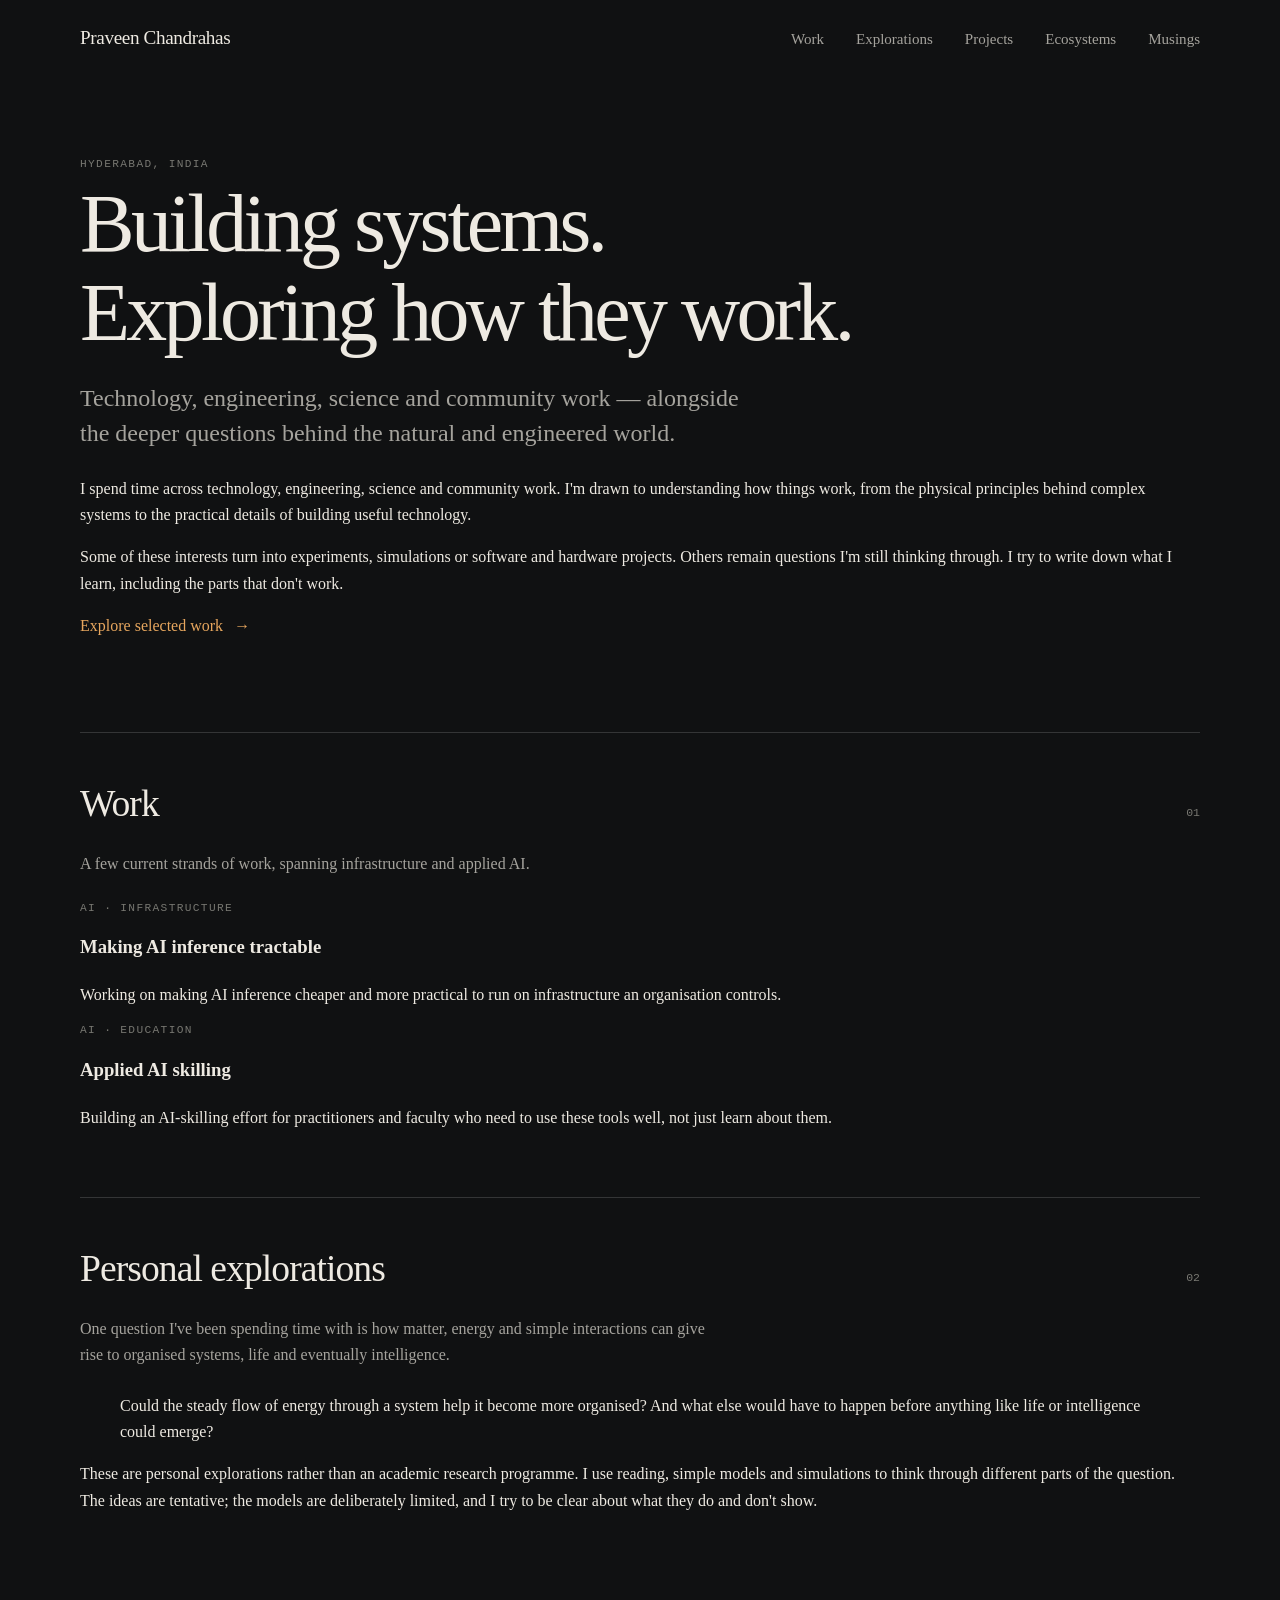
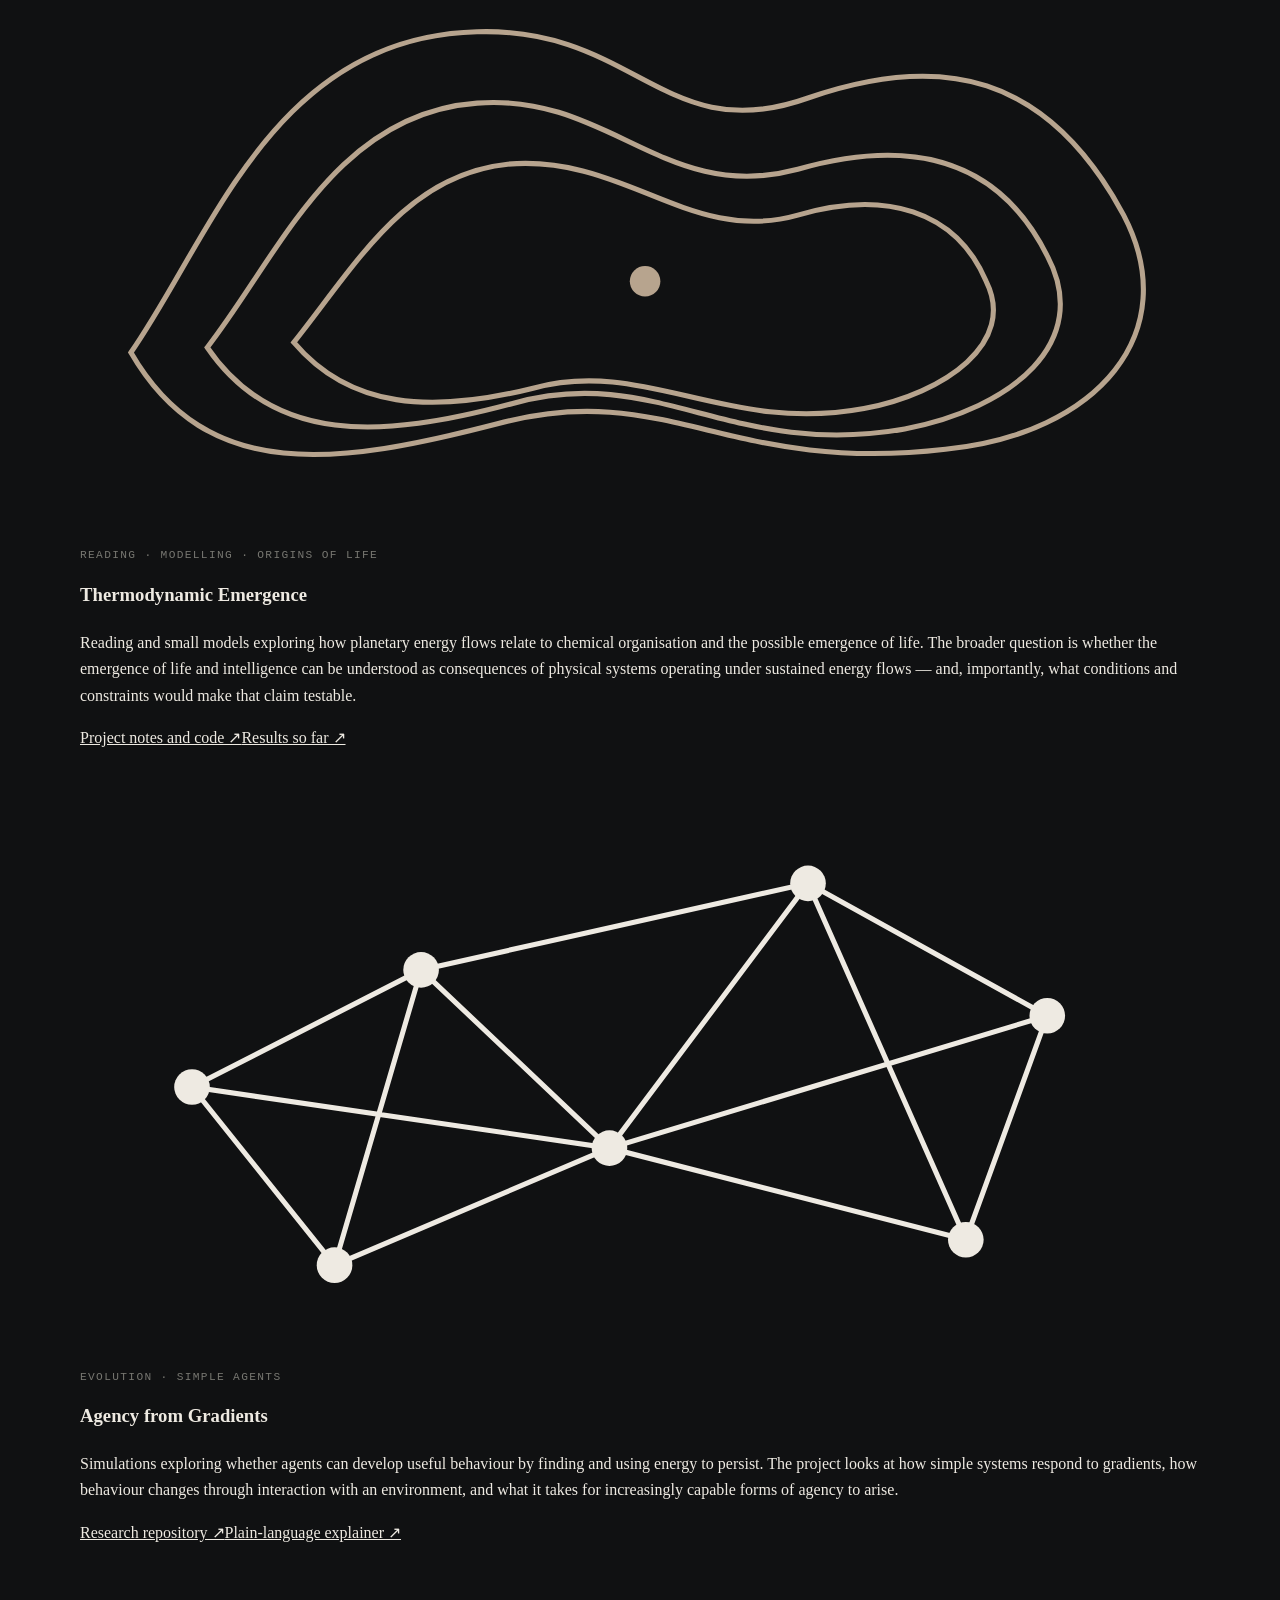
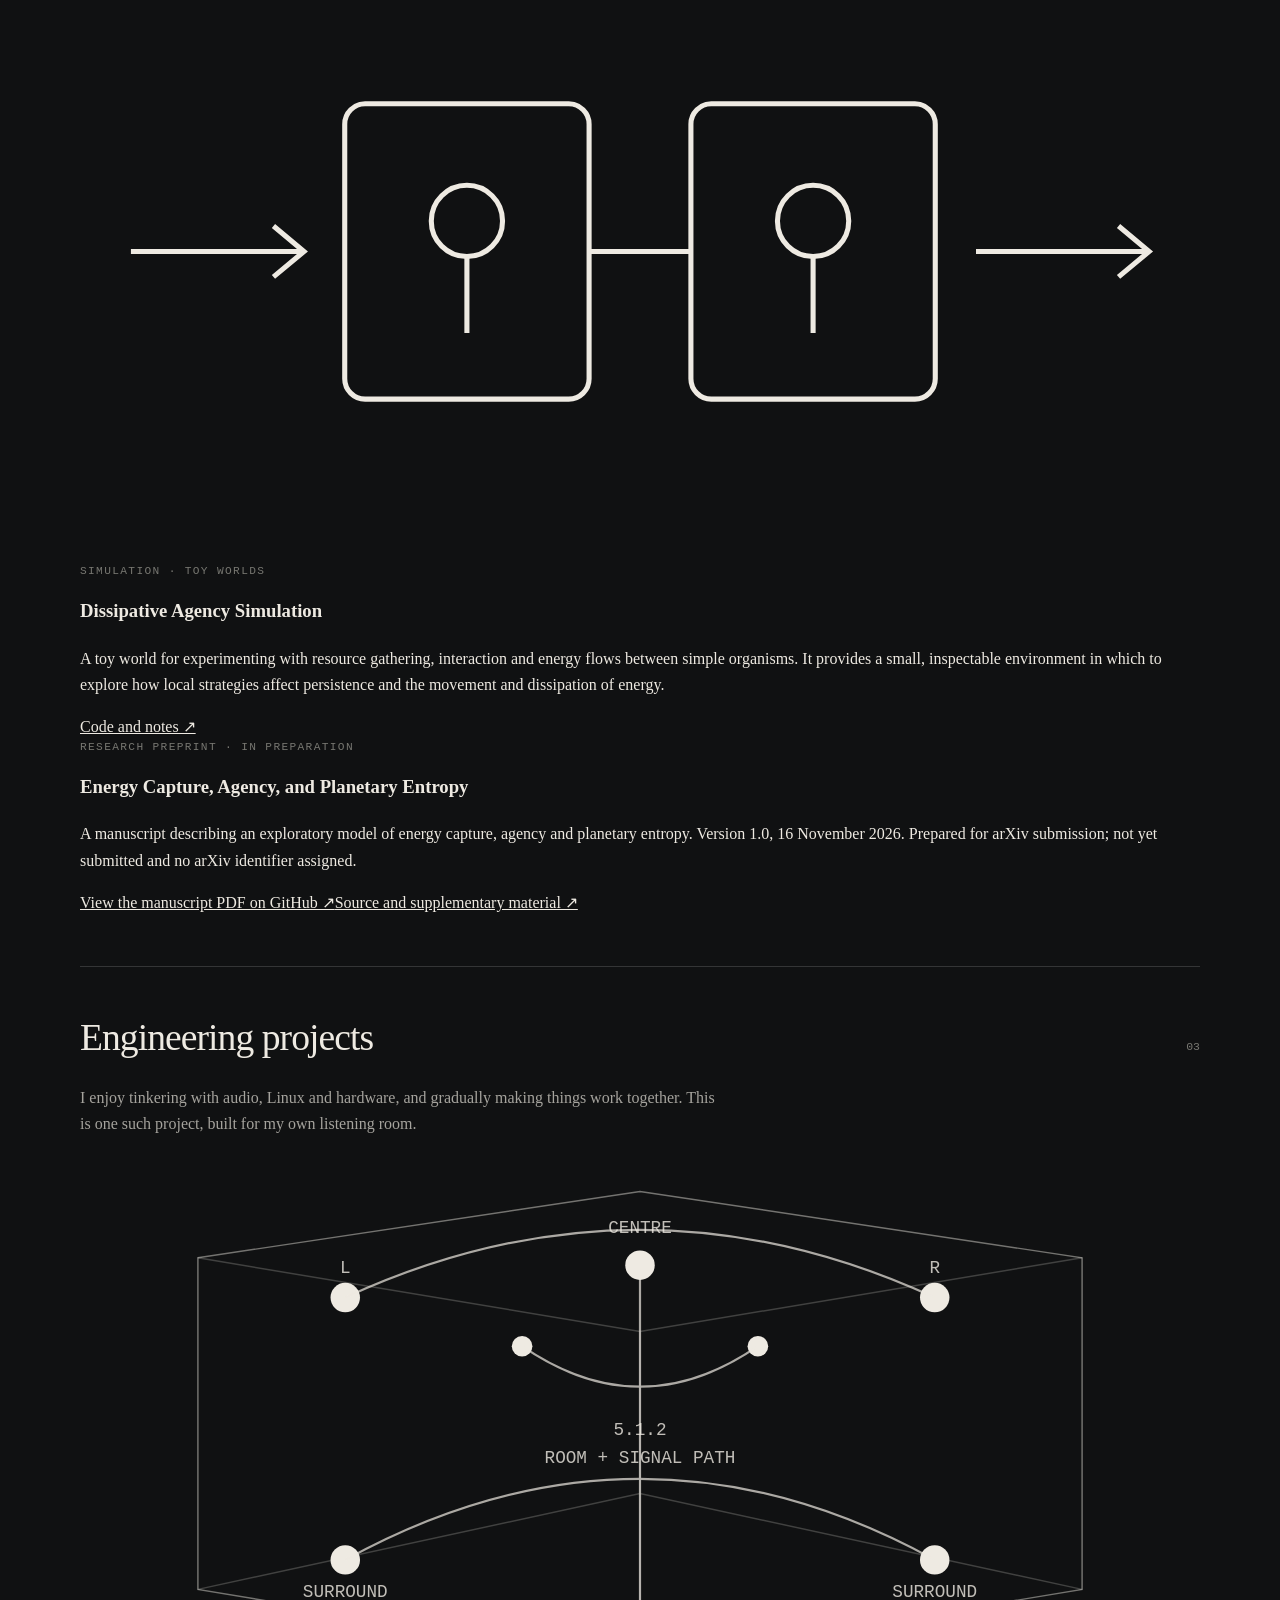
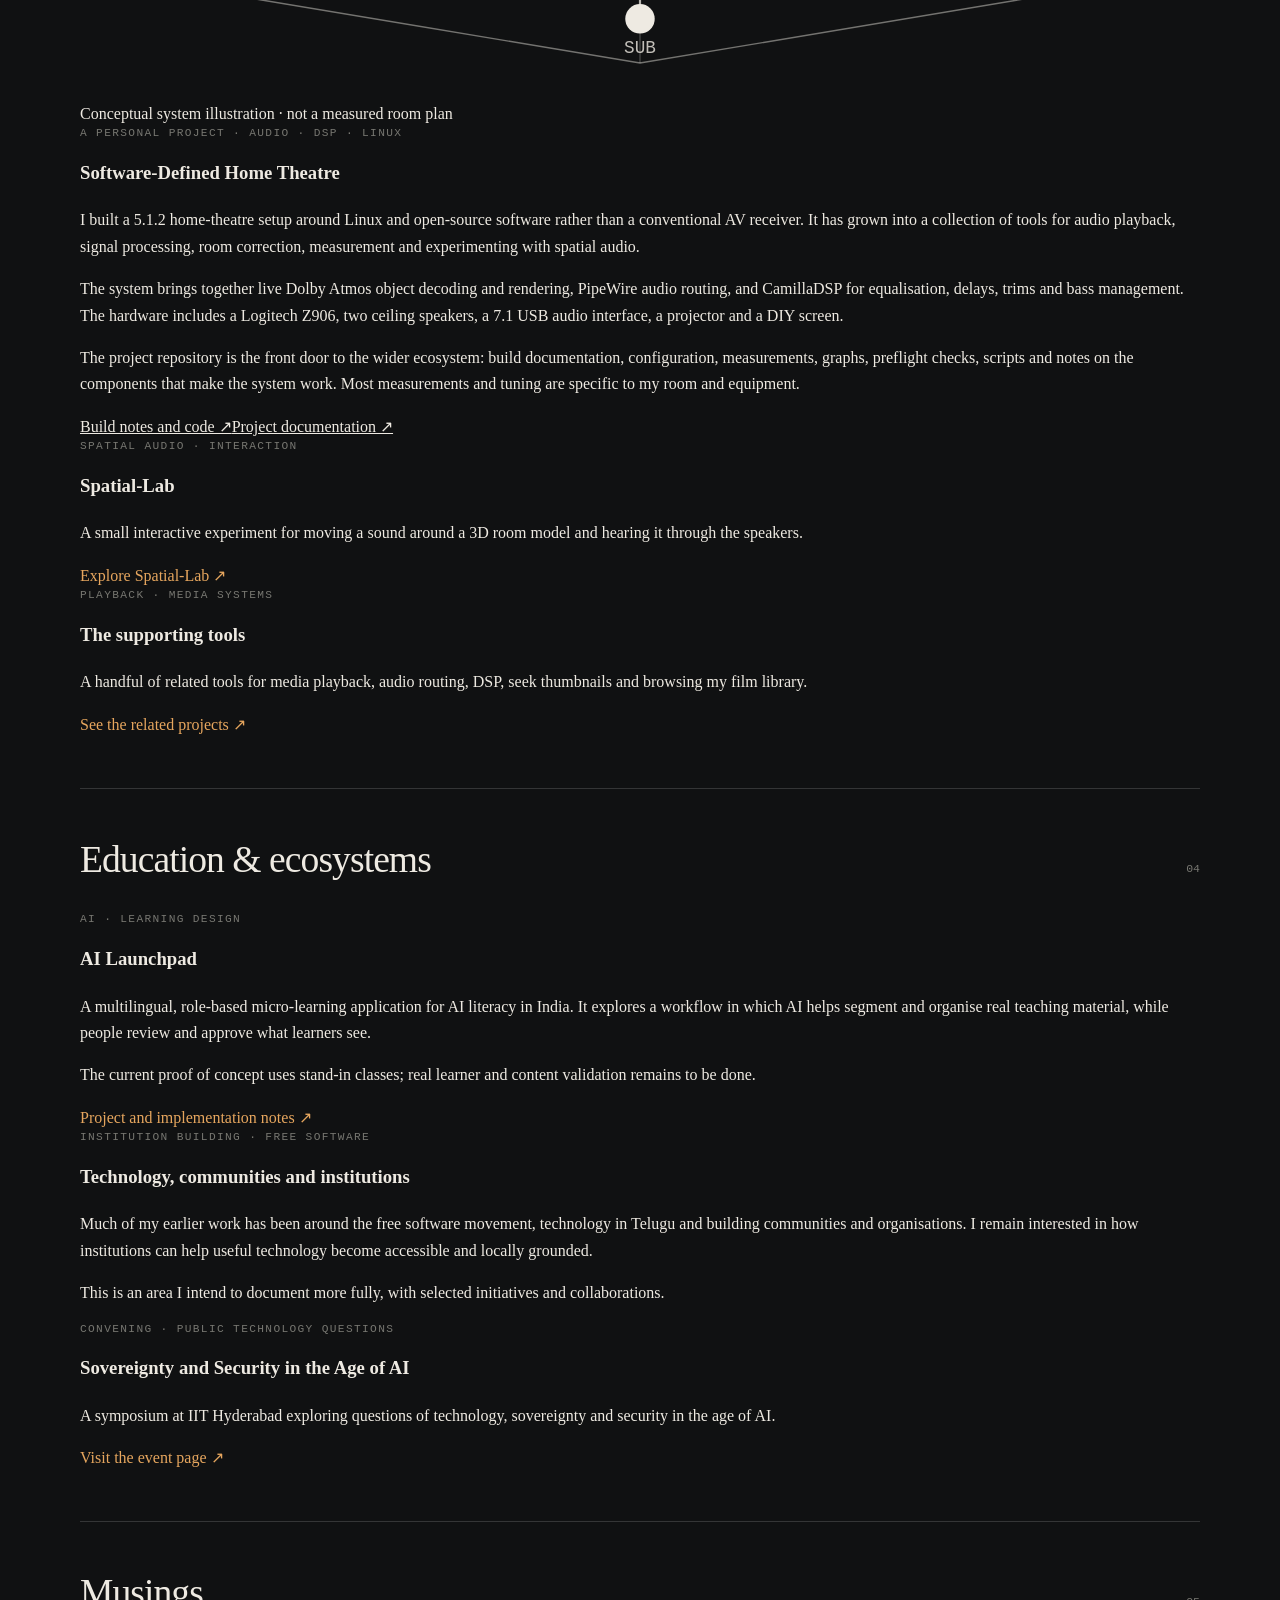
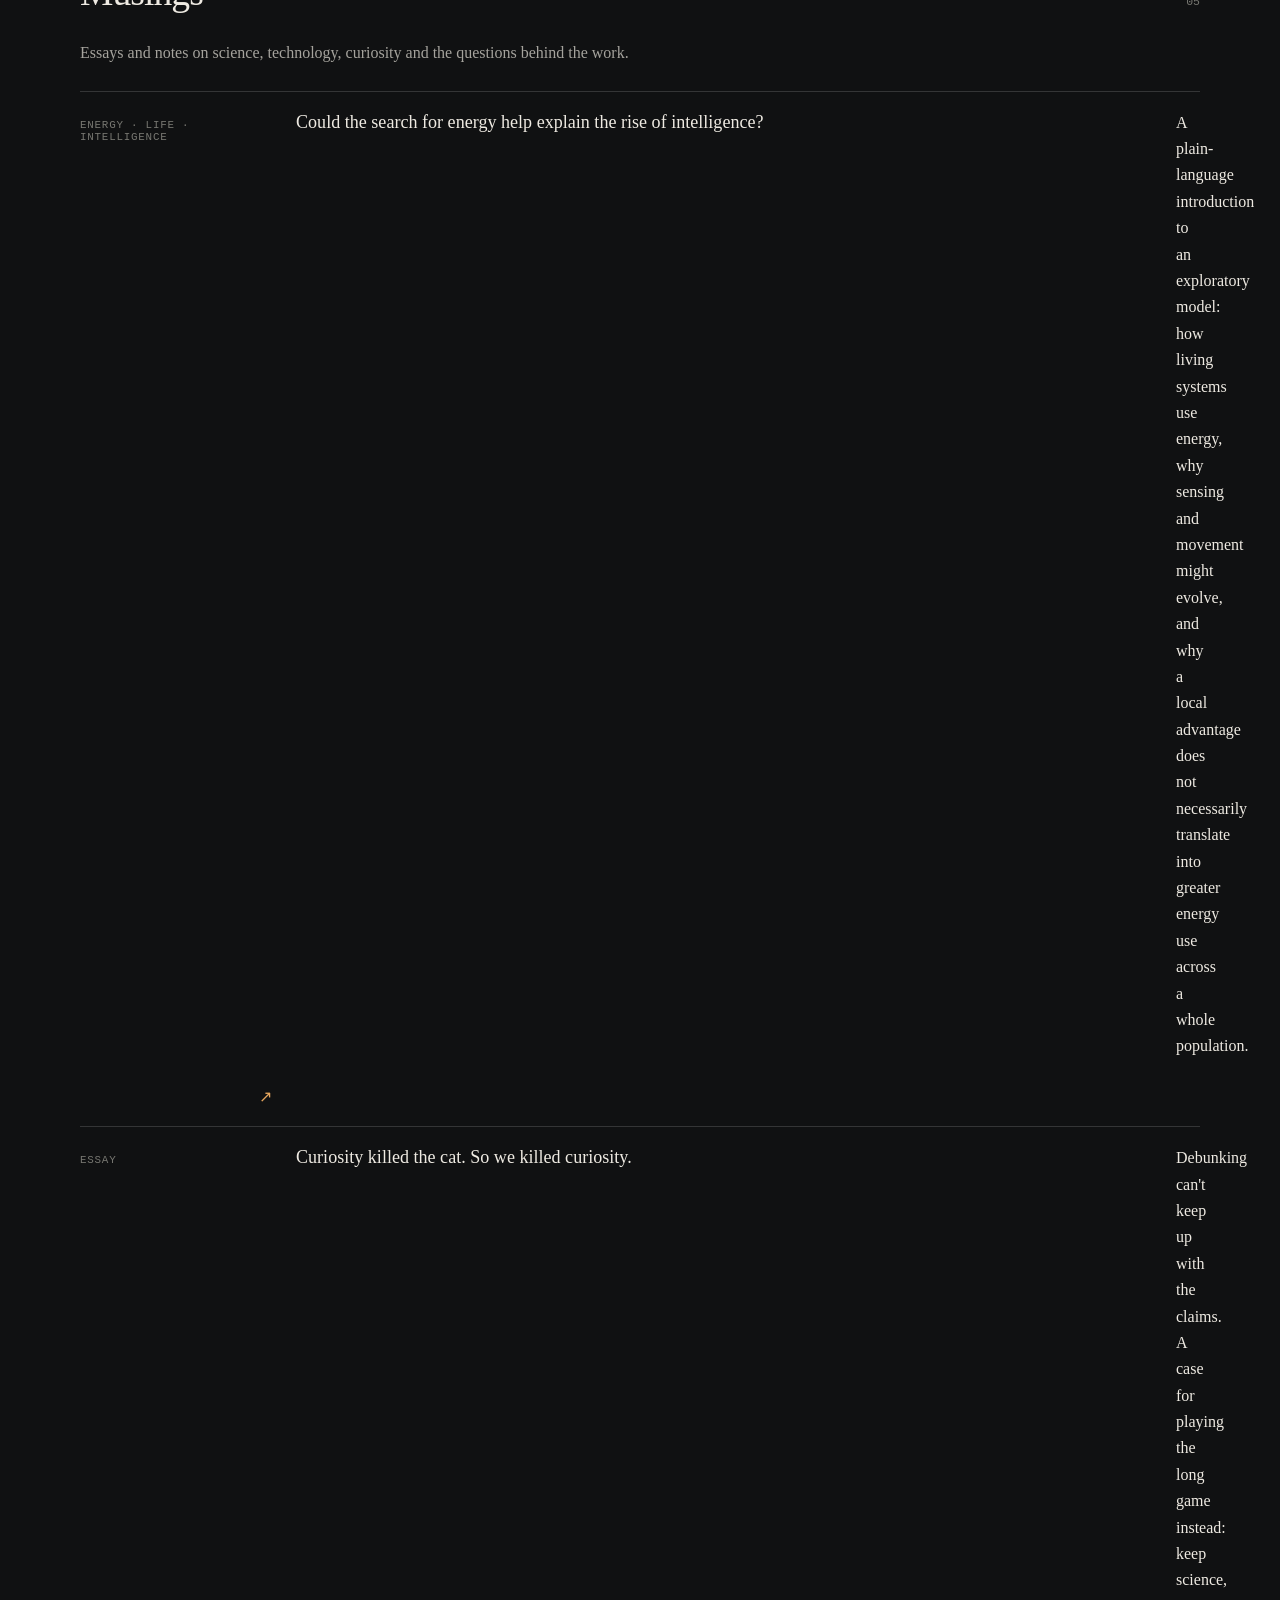
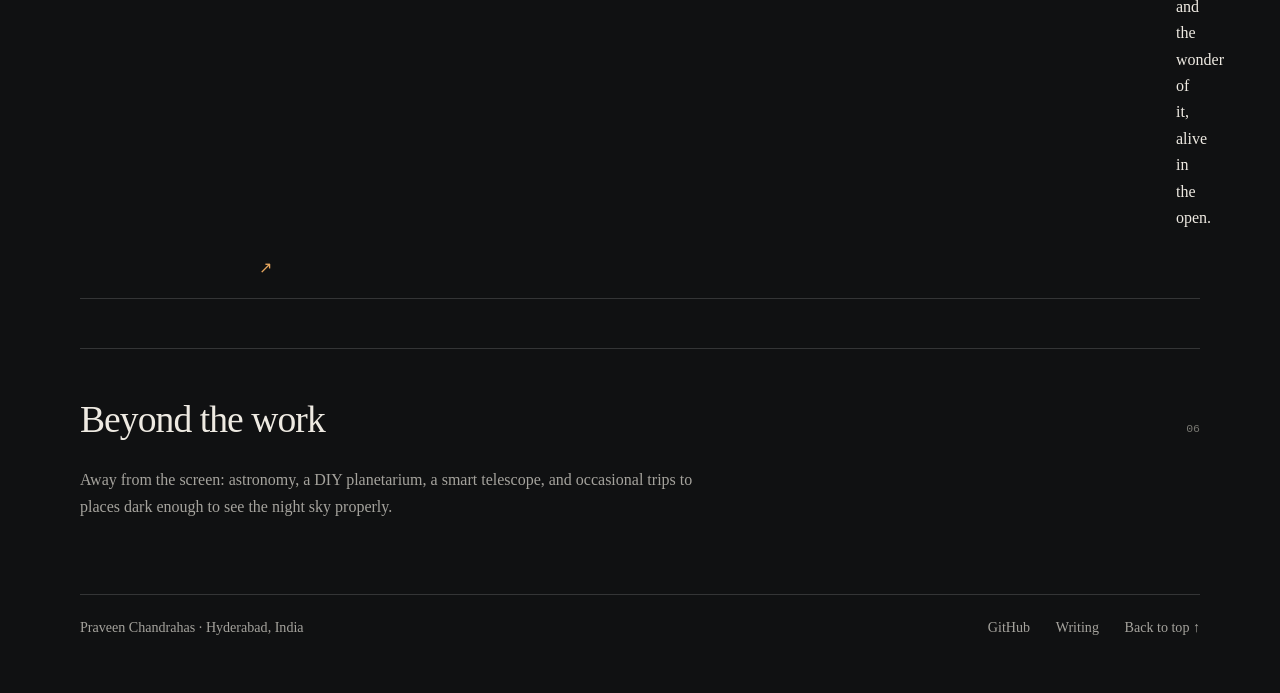
==== commit 56298f17: "Restore portfolio content in dark editorial theme" ====
--- a/index.html
+++ b/index.html
@@ -4,7 +4,7 @@
   <meta charset="utf-8">
   <meta name="viewport" content="width=device-width, initial-scale=1">
   <meta name="theme-color" content="#101112">
-  <meta name="description" content="Praveen Chandrahas — building systems and exploring how they work.">
+  <meta name="description" content="Praveen Chandrahas — work across AI, engineering, science, free software and community building.">
   <title>Praveen Chandrahas</title>
   <link rel="stylesheet" href="style.css">
 </head>
@@ -14,8 +14,10 @@
     <a class="wordmark" href="#top">Praveen Chandrahas</a>
     <nav aria-label="Main navigation">
       <a href="#work">Work</a>
+      <a href="#research">Explorations</a>
+      <a href="#engineering">Projects</a>
+      <a href="#ecosystems">Ecosystems</a>
       <a href="#musings">Musings</a>
-      <a href="https://github.com/praveenchandrahas">GitHub</a>
     </nav>
   </header>
 
@@ -23,79 +25,181 @@
     <section class="hero" id="top" aria-labelledby="page-title">
       <p class="eyebrow">Hyderabad, India</p>
       <h1 id="page-title">Building systems.<br>Exploring how they work.</h1>
-      <p class="intro">Technology, engineering, and the deeper questions behind the natural and engineered world.</p>
+      <p class="intro">Technology, engineering, science and community work — alongside the deeper questions behind the natural and engineered world.</p>
+      <p class="hero-copy">I spend time across technology, engineering, science and community work. I'm drawn to understanding how things work, from the physical principles behind complex systems to the practical details of building useful technology.</p>
+      <p class="hero-copy">Some of these interests turn into experiments, simulations or software and hardware projects. Others remain questions I'm still thinking through. I try to write down what I learn, including the parts that don't work.</p>
       <a class="text-link hero-link" href="#work">Explore selected work <span aria-hidden="true">→</span></a>
     </section>
 
     <section class="content-section" id="work" aria-labelledby="work-title">
       <div class="section-heading">
-        <h2 id="work-title">Selected work</h2>
-        <span class="section-index">01</span>
-      </div>
-
-      <a class="work-item" href="https://github.com/praveenchandrahas/Software-Defined-Home-Theatre">
-        <div class="work-copy">
-          <p class="eyebrow">Engineering · Linux · Audio</p>
+        <h2 id="work-title">Work</h2><span class="section-index">01</span>
+      </div>
+      <p class="section-intro">A few current strands of work, spanning infrastructure and applied AI.</p>
+      <div class="work-grid">
+        <article class="work-summary">
+          <p class="eyebrow">AI · Infrastructure</p>
+          <h3>Making AI inference tractable</h3>
+          <p>Working on making AI inference cheaper and more practical to run on infrastructure an organisation controls.</p>
+        </article>
+        <article class="work-summary">
+          <p class="eyebrow">AI · Education</p>
+          <h3>Applied AI skilling</h3>
+          <p>Building an AI-skilling effort for practitioners and faculty who need to use these tools well, not just learn about them.</p>
+        </article>
+      </div>
+    </section>
+
+    <section class="content-section" id="research" aria-labelledby="research-title">
+      <div class="section-heading">
+        <h2 id="research-title">Personal explorations</h2><span class="section-index">02</span>
+      </div>
+      <p class="section-intro">One question I've been spending time with is how matter, energy and simple interactions can give rise to organised systems, life and eventually intelligence.</p>
+      <blockquote class="question">Could the steady flow of energy through a system help it become more organised? And what else would have to happen before anything like life or intelligence could emerge?</blockquote>
+      <p class="section-copy">These are personal explorations rather than an academic research programme. I use reading, simple models and simulations to think through different parts of the question. The ideas are tentative; the models are deliberately limited, and I try to be clear about what they do and don't show.</p>
+
+      <div class="research-list">
+        <article class="research-item">
+          <div class="research-mark contour-art" aria-hidden="true">
+            <svg viewBox="0 0 220 120" fill="none"><g stroke="currentColor" stroke-width="1"><path d="M10 83C26 60 38 21 78 20c31-1 37 23 65 13 26-9 47-5 62 23 12 23-5 43-35 46-43 5-55-14-88-5-31 8-57 12-72-14Z"/><path d="M25 82c14-18 25-46 53-48 26-2 37 20 63 13 21-6 39-3 49 17 9 17-7 30-28 34-34 6-49-13-77-5-26 7-47 8-60-11Z"/><path d="M42 81c12-15 22-33 42-35 23-2 36 16 57 10 17-5 31-1 37 13 6 12-8 22-24 25-27 5-43-10-65-4-20 5-36 4-47-9Z"/></g><circle cx="111" cy="69" r="3" fill="currentColor"/></svg>
+          </div>
+          <div class="research-copy">
+            <p class="eyebrow">Reading · Modelling · Origins of life</p>
+            <h3>Thermodynamic Emergence</h3>
+            <p>Reading and small models exploring how planetary energy flows relate to chemical organisation and the possible emergence of life. The broader question is whether the emergence of life and intelligence can be understood as consequences of physical systems operating under sustained energy flows — and, importantly, what conditions and constraints would make that claim testable.</p>
+            <div class="item-links"><a href="https://github.com/praveenchandrahas/thermodynamic-emergence">Project notes and code ↗</a><a href="https://github.com/praveenchandrahas/thermodynamic-emergence/blob/main/results/README.md">Results so far ↗</a></div>
+          </div>
+        </article>
+        <article class="research-item">
+          <div class="research-mark network-art" aria-hidden="true">
+            <svg viewBox="0 0 220 120" fill="none"><g stroke="currentColor" stroke-width="1"><path d="M22 66 67 43 104 78 143 26 190 52 174 96 104 78 67 43 50 101 22 66 104 78 190 52"/><path d="M67 43 143 26 174 96M50 101 104 78"/></g><g fill="currentColor"><circle cx="22" cy="66" r="3.5"/><circle cx="67" cy="43" r="3.5"/><circle cx="104" cy="78" r="3.5"/><circle cx="143" cy="26" r="3.5"/><circle cx="190" cy="52" r="3.5"/><circle cx="174" cy="96" r="3.5"/><circle cx="50" cy="101" r="3.5"/></g></svg>
+          </div>
+          <div class="research-copy">
+            <p class="eyebrow">Evolution · Simple agents</p>
+            <h3>Agency from Gradients</h3>
+            <p>Simulations exploring whether agents can develop useful behaviour by finding and using energy to persist. The project looks at how simple systems respond to gradients, how behaviour changes through interaction with an environment, and what it takes for increasingly capable forms of agency to arise.</p>
+            <div class="item-links"><a href="https://github.com/praveenchandrahas/agency-from-gradients">Research repository ↗</a><a href="https://praveenchandrahas.github.io/agency-from-gradients/learn/">Plain-language explainer ↗</a></div>
+          </div>
+        </article>
+        <article class="research-item">
+          <div class="research-mark world-art" aria-hidden="true">
+            <svg viewBox="0 0 220 120" fill="none"><g stroke="currentColor" stroke-width="1"><rect x="52" y="31" width="48" height="58" rx="4"/><rect x="120" y="31" width="48" height="58" rx="4"/><path d="M100 60h20M10 60h34m-6-5 6 5-6 5M176 60h34m-6-5 6 5-6 5"/><circle cx="76" cy="54" r="7"/><circle cx="144" cy="54" r="7"/><path d="M76 61v15m68-15v15"/></g></svg>
+          </div>
+          <div class="research-copy">
+            <p class="eyebrow">Simulation · Toy worlds</p>
+            <h3>Dissipative Agency Simulation</h3>
+            <p>A toy world for experimenting with resource gathering, interaction and energy flows between simple organisms. It provides a small, inspectable environment in which to explore how local strategies affect persistence and the movement and dissipation of energy.</p>
+            <div class="item-links"><a href="https://github.com/praveenchandrahas/dissipative-agency-simulation">Code and notes ↗</a></div>
+          </div>
+        </article>
+      </div>
+      <article class="preprint">
+        <p class="eyebrow">Research preprint · In preparation</p>
+        <h3>Energy Capture, Agency, and Planetary Entropy</h3>
+        <p>A manuscript describing an exploratory model of energy capture, agency and planetary entropy. Version 1.0, 16 November 2026. Prepared for arXiv submission; not yet submitted and no arXiv identifier assigned.</p>
+        <div class="item-links"><a href="https://github.com/praveenchandrahas/dissipative-agency-simulation/blob/main/paper/main.pdf">View the manuscript PDF on GitHub ↗</a><a href="https://github.com/praveenchandrahas/dissipative-agency-simulation/tree/main/paper">Source and supplementary material ↗</a></div>
+      </article>
+    </section>
+
+    <section class="content-section" id="engineering" aria-labelledby="engineering-title">
+      <div class="section-heading">
+        <h2 id="engineering-title">Engineering projects</h2><span class="section-index">03</span>
+      </div>
+      <p class="section-intro">I enjoy tinkering with audio, Linux and hardware, and gradually making things work together. This is one such project, built for my own listening room.</p>
+      <article class="feature-project">
+        <div class="feature-visual">
+          <svg viewBox="0 0 760 360" role="img" aria-label="Conceptual diagram of a software-defined home theatre, connecting media playback, audio processing, room measurement and a 5.1.2 speaker layout">
+            <path d="M80 65 L380 20 L680 65 L680 290 L380 340 L80 290 Z" fill="none" stroke="currentColor" opacity=".45"/>
+            <path d="M80 65 L380 115 L680 65 M380 115 L380 340 M80 290 L380 225 L680 290" fill="none" stroke="currentColor" opacity=".22"/>
+            <g fill="currentColor"><circle cx="180" cy="92" r="10"/><circle cx="580" cy="92" r="10"/><circle cx="180" cy="270" r="10"/><circle cx="580" cy="270" r="10"/><circle cx="380" cy="310" r="10"/><circle cx="380" cy="70" r="10"/><circle cx="300" cy="125" r="7"/><circle cx="460" cy="125" r="7"/></g>
+            <g stroke="currentColor" stroke-width="1.5" fill="none" opacity=".7"><path d="M180 92 Q380 0 580 92"/><path d="M180 270 Q380 160 580 270"/><path d="M300 125 Q380 180 460 125"/><path d="M380 70 L380 310"/></g>
+            <g fill="currentColor" font-family="ui-monospace,monospace" font-size="12" opacity=".8"><text x="380" y="185" text-anchor="middle">5.1.2</text><text x="380" y="204" text-anchor="middle">ROOM + SIGNAL PATH</text><text x="380" y="48" text-anchor="middle">CENTRE</text><text x="180" y="75" text-anchor="middle">L</text><text x="580" y="75" text-anchor="middle">R</text><text x="180" y="295" text-anchor="middle">SURROUND</text><text x="580" y="295" text-anchor="middle">SURROUND</text><text x="380" y="333" text-anchor="middle">SUB</text></g>
+          </svg>
+          <span class="visual-note">Conceptual system illustration · not a measured room plan</span>
+        </div>
+        <div class="feature-project-body">
+          <p class="eyebrow">A personal project · Audio · DSP · Linux</p>
           <h3>Software-Defined Home Theatre</h3>
-          <p>A Linux-based 5.1.2 home-theatre build that decodes and renders Dolby Atmos objects live, then routes and processes audio through PipeWire and CamillaDSP. A documented build log with measurements, scripts and the open-source components that make it work.</p>
-          <span class="item-link">Build notes and code <span aria-hidden="true">↗</span></span>
+          <p>I built a 5.1.2 home-theatre setup around Linux and open-source software rather than a conventional AV receiver. It has grown into a collection of tools for audio playback, signal processing, room correction, measurement and experimenting with spatial audio.</p>
+          <p>The system brings together live Dolby Atmos object decoding and rendering, PipeWire audio routing, and CamillaDSP for equalisation, delays, trims and bass management. The hardware includes a Logitech Z906, two ceiling speakers, a 7.1 USB audio interface, a projector and a DIY screen.</p>
+          <p>The project repository is the front door to the wider ecosystem: build documentation, configuration, measurements, graphs, preflight checks, scripts and notes on the components that make the system work. Most measurements and tuning are specific to my room and equipment.</p>
+          <div class="item-links"><a href="https://github.com/praveenchandrahas/Software-Defined-Home-Theatre">Build notes and code ↗</a><a href="https://praveenchandrahas.github.io/Software-Defined-Home-Theatre/">Project documentation ↗</a></div>
         </div>
-        <div class="work-art network-art" aria-hidden="true">
-          <svg viewBox="0 0 220 120" fill="none">
-            <g stroke="currentColor" stroke-width="1">
-              <path d="M22 66 67 43 104 78 143 26 190 52 174 96 104 78 67 43 50 101 22 66 104 78 190 52"/>
-              <path d="M67 43 143 26 174 96M50 101 104 78"/>
-            </g>
-            <g fill="currentColor">
-              <circle cx="22" cy="66" r="3.5"/><circle cx="67" cy="43" r="3.5"/><circle cx="104" cy="78" r="3.5"/><circle cx="143" cy="26" r="3.5"/><circle cx="190" cy="52" r="3.5"/><circle cx="174" cy="96" r="3.5"/><circle cx="50" cy="101" r="3.5"/>
-            </g>
-          </svg>
-        </div>
-      </a>
-
-      <a class="work-item" href="https://github.com/praveenchandrahas/thermodynamic-emergence">
-        <div class="work-copy">
-          <p class="eyebrow">Personal exploration · Physics · Life</p>
-          <h3>Thermodynamic Emergence</h3>
-          <p>An ongoing investigation into whether sustained energy flows can drive chemical organisation, and what physical conditions might allow life to emerge. Reading, models and simulations, with an emphasis on testable questions and clear limits.</p>
-          <span class="item-link">Research notes and code <span aria-hidden="true">↗</span></span>
-        </div>
-        <div class="work-art contour-art" aria-hidden="true">
-          <svg viewBox="0 0 220 120" fill="none">
-            <g stroke="currentColor" stroke-width="1">
-              <path d="M10 83C26 60 38 21 78 20c31-1 37 23 65 13 26-9 47-5 62 23 12 23-5 43-35 46-43 5-55-14-88-5-31 8-57 12-72-14Z"/>
-              <path d="M25 82c14-18 25-46 53-48 26-2 37 20 63 13 21-6 39-3 49 17 9 17-7 30-28 34-34 6-49-13-77-5-26 7-47 8-60-11Z"/>
-              <path d="M42 81c12-15 22-33 42-35 23-2 36 16 57 10 17-5 31-1 37 13 6 12-8 22-24 25-27 5-43-10-65-4-20 5-36 4-47-9Z"/>
-              <path d="M62 79c10-10 18-22 33-23 17-1 30 12 46 8 13-3 22 0 26 9 4 8-7 15-19 17-20 3-34-7-50-3-15 3-27 1-36-8Z"/>
-            </g>
-            <circle cx="111" cy="69" r="3" fill="currentColor"/>
-          </svg>
-        </div>
-      </a>
+      </article>
+      <div class="supporting-projects">
+        <article><p class="eyebrow">Spatial audio · Interaction</p><h3>Spatial-Lab</h3><p>A small interactive experiment for moving a sound around a 3D room model and hearing it through the speakers.</p><a class="text-link" href="https://praveenchandrahas.github.io/Spatial-Lab/">Explore Spatial-Lab ↗</a></article>
+        <article><p class="eyebrow">Playback · Media systems</p><h3>The supporting tools</h3><p>A handful of related tools for media playback, audio routing, DSP, seek thumbnails and browsing my film library.</p><a class="text-link" href="https://github.com/praveenchandrahas/Software-Defined-Home-Theatre#the-repositories">See the related projects ↗</a></article>
+      </div>
+    </section>
+
+    <section class="content-section" id="ecosystems" aria-labelledby="ecosystems-title">
+      <div class="section-heading">
+        <h2 id="ecosystems-title">Education &amp; ecosystems</h2><span class="section-index">04</span>
+      </div>
+      <div class="work-grid">
+        <article class="work-summary">
+          <p class="eyebrow">AI · Learning design</p><h3>AI Launchpad</h3>
+          <p>A multilingual, role-based micro-learning application for AI literacy in India. It explores a workflow in which AI helps segment and organise real teaching material, while people review and approve what learners see.</p>
+          <p class="note">The current proof of concept uses stand-in classes; real learner and content validation remains to be done.</p>
+          <a class="text-link" href="https://github.com/praveenchandrahas/ai-duolingo-for-india">Project and implementation notes ↗</a>
+        </article>
+        <article class="work-summary">
+          <p class="eyebrow">Institution building · Free software</p><h3>Technology, communities and institutions</h3>
+          <p>Much of my earlier work has been around the free software movement, technology in Telugu and building communities and organisations. I remain interested in how institutions can help useful technology become accessible and locally grounded.</p>
+          <p class="note">This is an area I intend to document more fully, with selected initiatives and collaborations.</p>
+        </article>
+      </div>
+      <article class="preprint symposium">
+        <p class="eyebrow">Convening · Public technology questions</p><h3>Sovereignty and Security in the Age of AI</h3>
+        <p>A symposium at IIT Hyderabad exploring questions of technology, sovereignty and security in the age of AI.</p>
+        <a class="text-link" href="https://ailaunchpad.cse.iith.ac.in/sovsecai.html">Visit the event page ↗</a>
+      </article>
     </section>
 
     <section class="content-section musings-section" id="musings" aria-labelledby="musings-title">
       <div class="section-heading">
-        <h2 id="musings-title">Musings</h2>
-        <span class="section-index">02</span>
-      </div>
-      <p class="section-intro">Essays and notes on science, technology, curiosity, and the questions that keep returning.</p>
+        <h2 id="musings-title">Musings</h2><span class="section-index">05</span>
+      </div>
+      <p class="section-intro">Essays and notes on science, technology, curiosity and the questions behind the work.</p>
       <a class="note-item" href="musings/energy-and-intelligence.html">
         <span class="note-meta">Energy · Life · Intelligence</span>
         <span class="note-title">Could the search for energy help explain the rise of intelligence?</span>
+        <span class="note-description">A plain-language introduction to an exploratory model: how living systems use energy, why sensing and movement might evolve, and why a local advantage does not necessarily translate into greater energy use across a whole population.</span>
         <span class="note-arrow" aria-hidden="true">↗</span>
       </a>
       <a class="note-item" href="musings/curiosity-killed-the-cat.html">
         <span class="note-meta">Essay</span>
         <span class="note-title">Curiosity killed the cat. So we killed curiosity.</span>
+        <span class="note-description">Debunking can't keep up with the claims. A case for playing the long game instead: keep science, and the wonder of it, alive in the open.</span>
         <span class="note-arrow" aria-hidden="true">↗</span>
       </a>
     </section>
 
-    <footer class="site-footer">
-      <span>Praveen Chandrahas</span>
-      <div><a href="https://github.com/praveenchandrahas">GitHub</a><a href="#musings">Writing</a></div>
+    <section class="content-section" id="beyond" aria-labelledby="beyond-title">
+      <div class="section-heading">
+        <h2 id="beyond-title">Beyond the work</h2><span class="section-index">06</span>
+      </div>
+      <p class="section-intro">Away from the screen: astronomy, a DIY planetarium, a smart telescope, and occasional trips to places dark enough to see the night sky properly.</p>
+    </section>
+
+    <footer class="site-footer" id="elsewhere">
+      <span>Praveen Chandrahas · Hyderabad, India</span>
+      <div><a href="https://github.com/praveenchandrahas">GitHub</a><a href="#musings">Writing</a><a href="#top">Back to top ↑</a></div>
     </footer>
   </main>
+  <script>
+  (function () {
+    var links = document.querySelectorAll('nav a[href^="#"]');
+    if (!('IntersectionObserver' in window)) return;
+    var io = new IntersectionObserver(function (entries) {
+      entries.forEach(function (entry) {
+        if (entry.isIntersecting) links.forEach(function (link) {
+          link.classList.toggle('on', link.getAttribute('href') === '#' + entry.target.id);
+        });
+      });
+    }, { rootMargin: '-25% 0px -65% 0px' });
+    document.querySelectorAll('main > section[id]').forEach(function (section) { io.observe(section); });
+  })();
+  </script>
 </body>
-</html>
+</html>
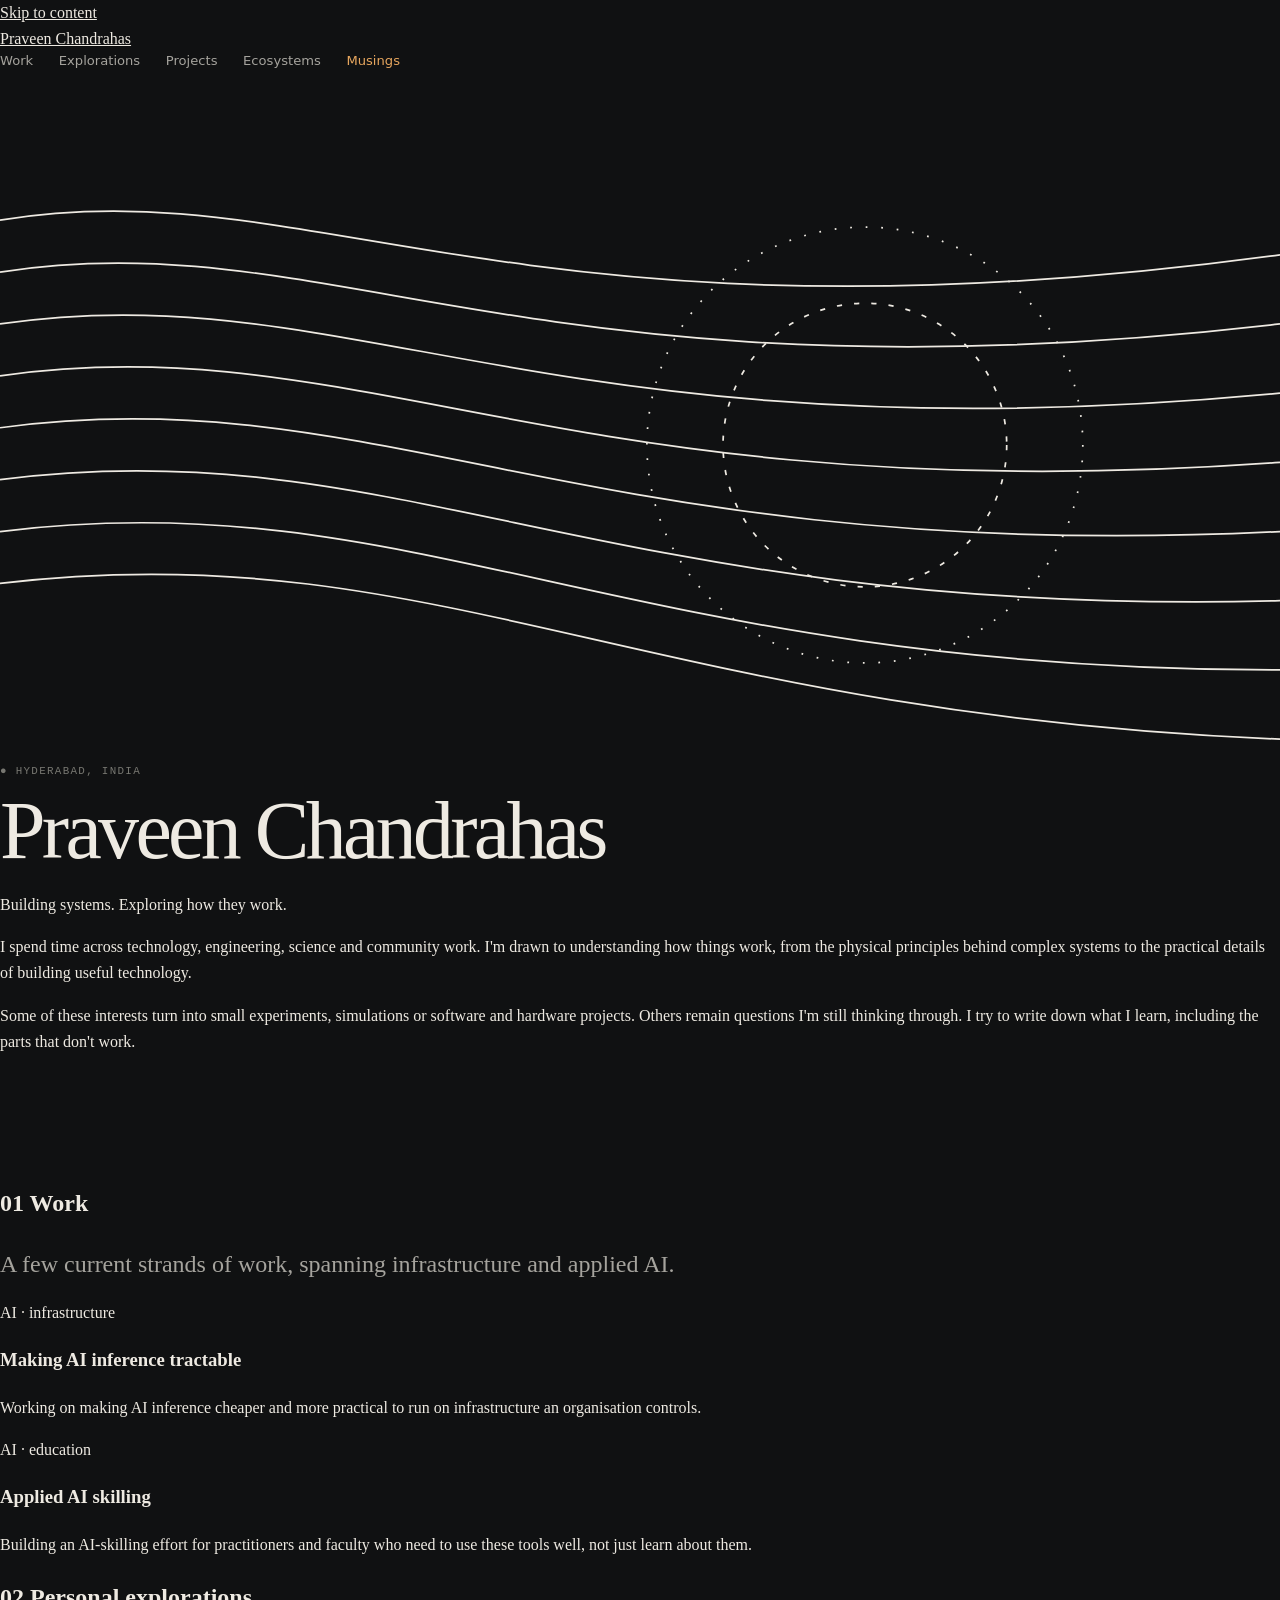
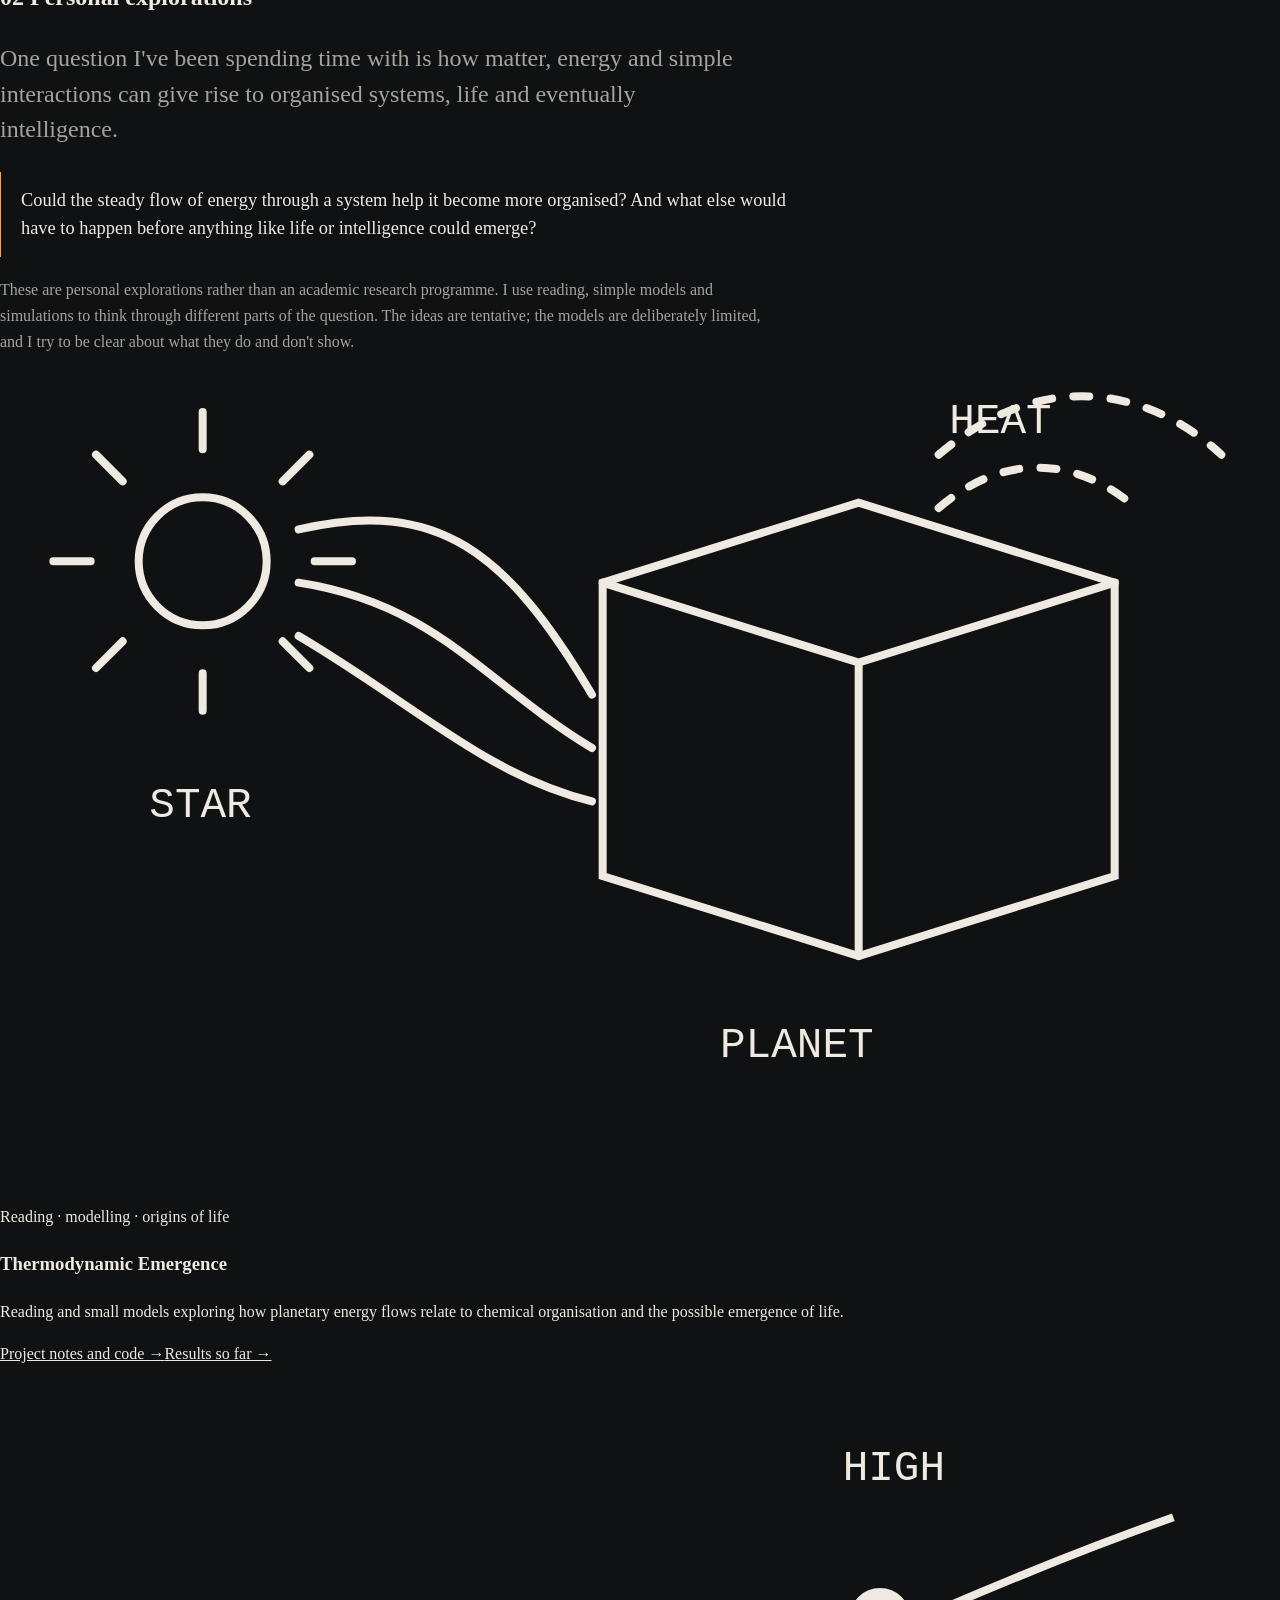
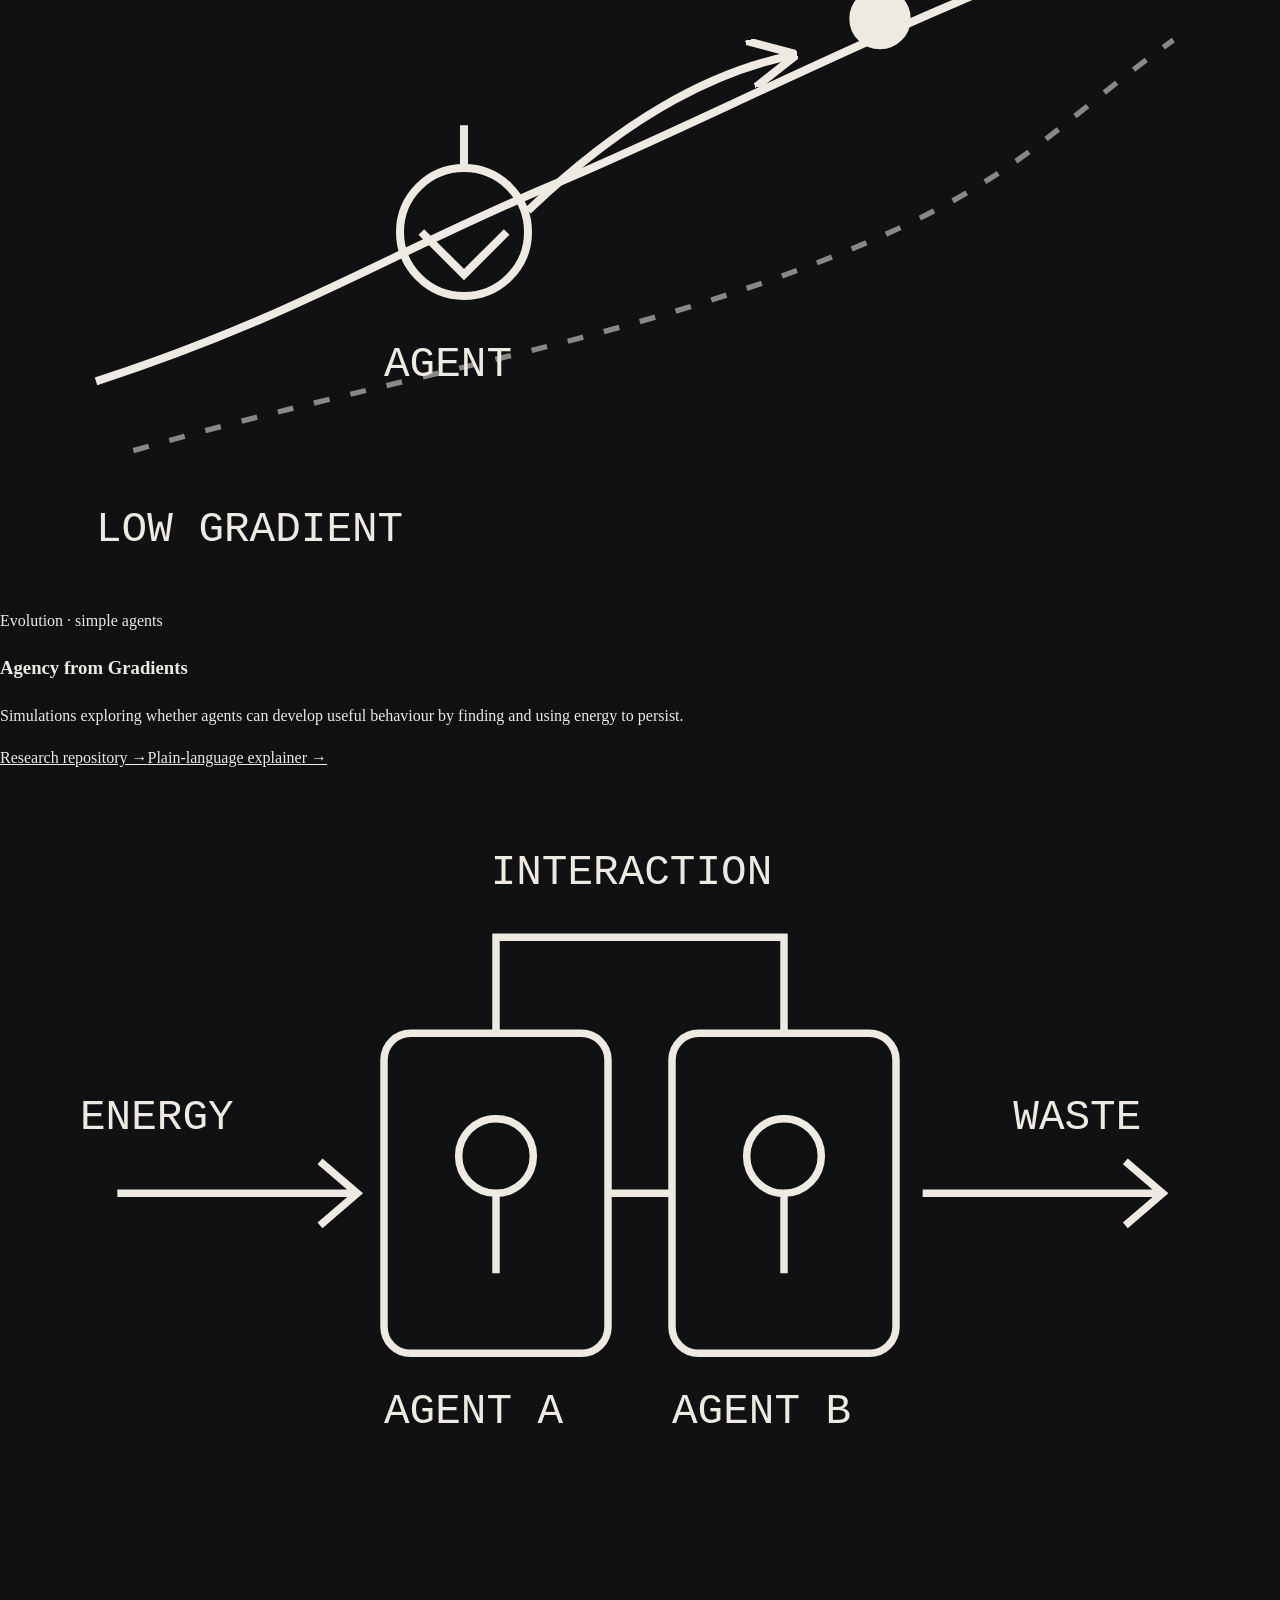
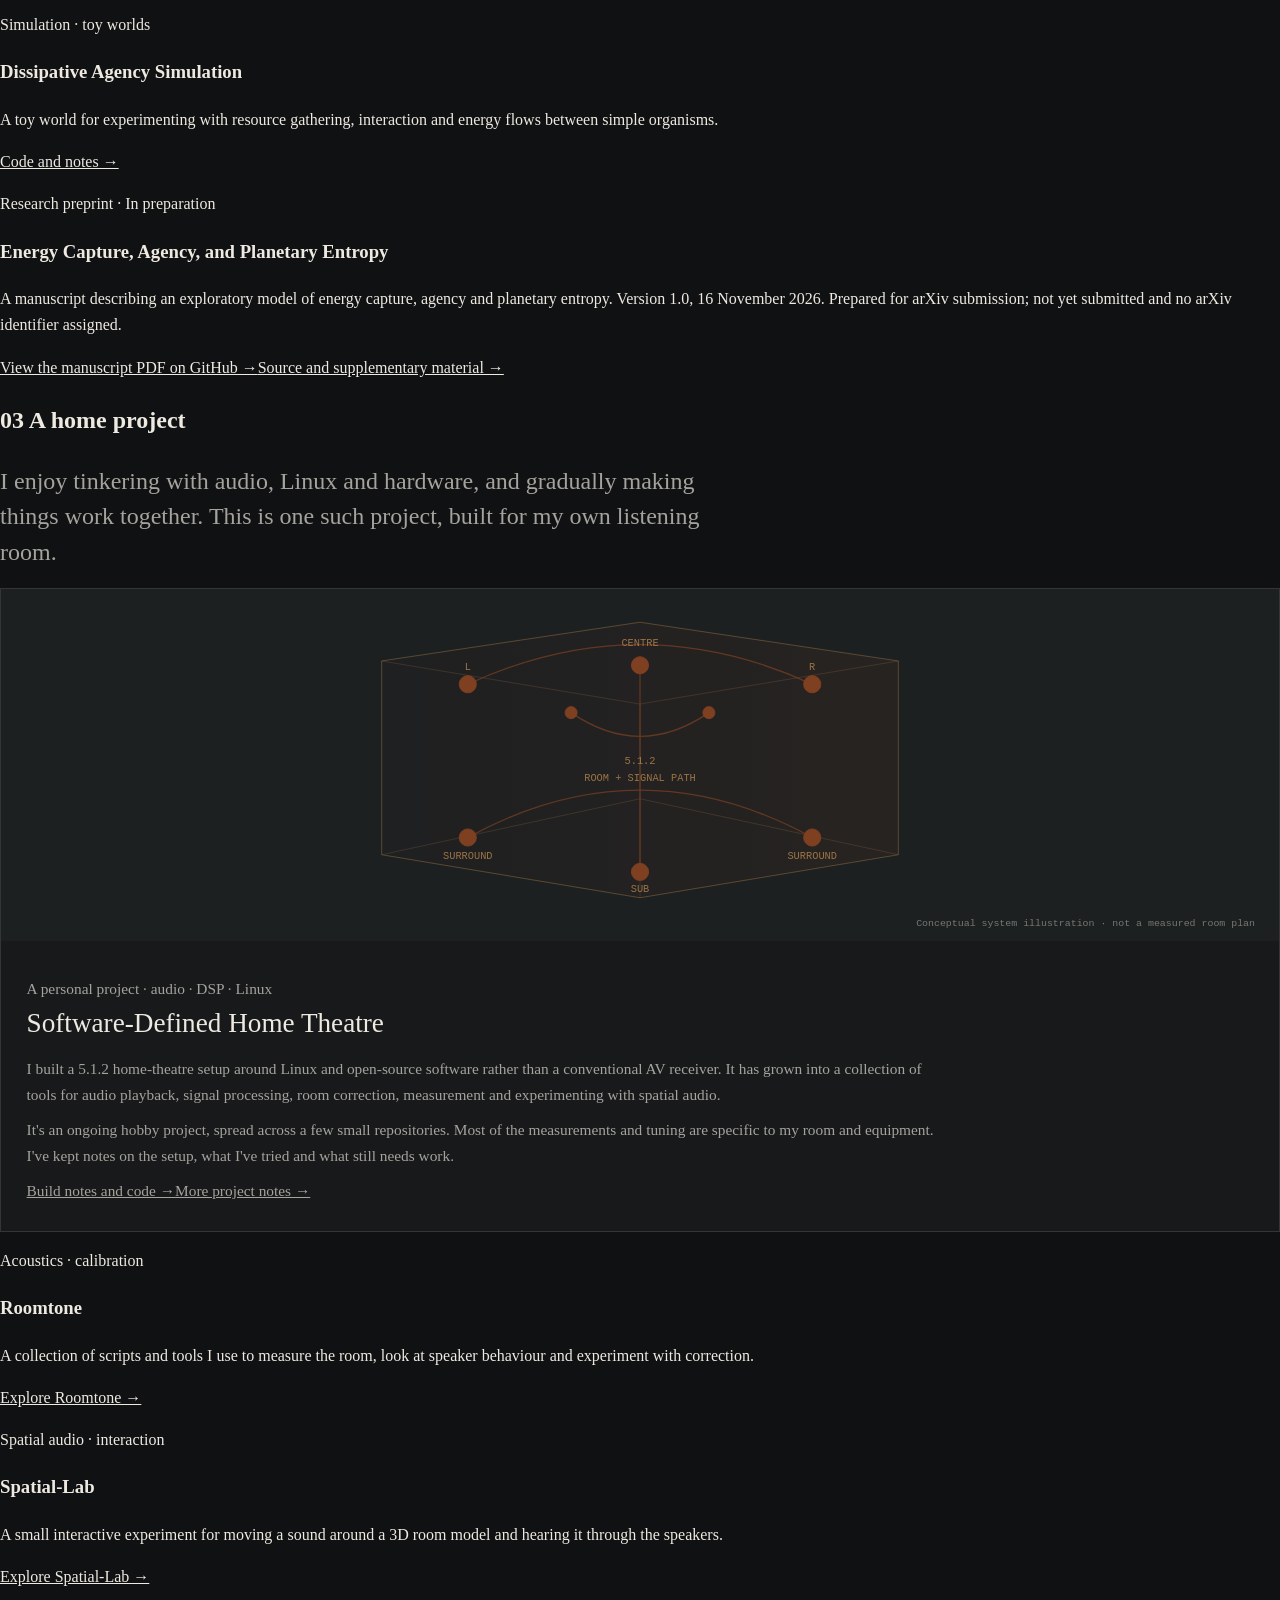
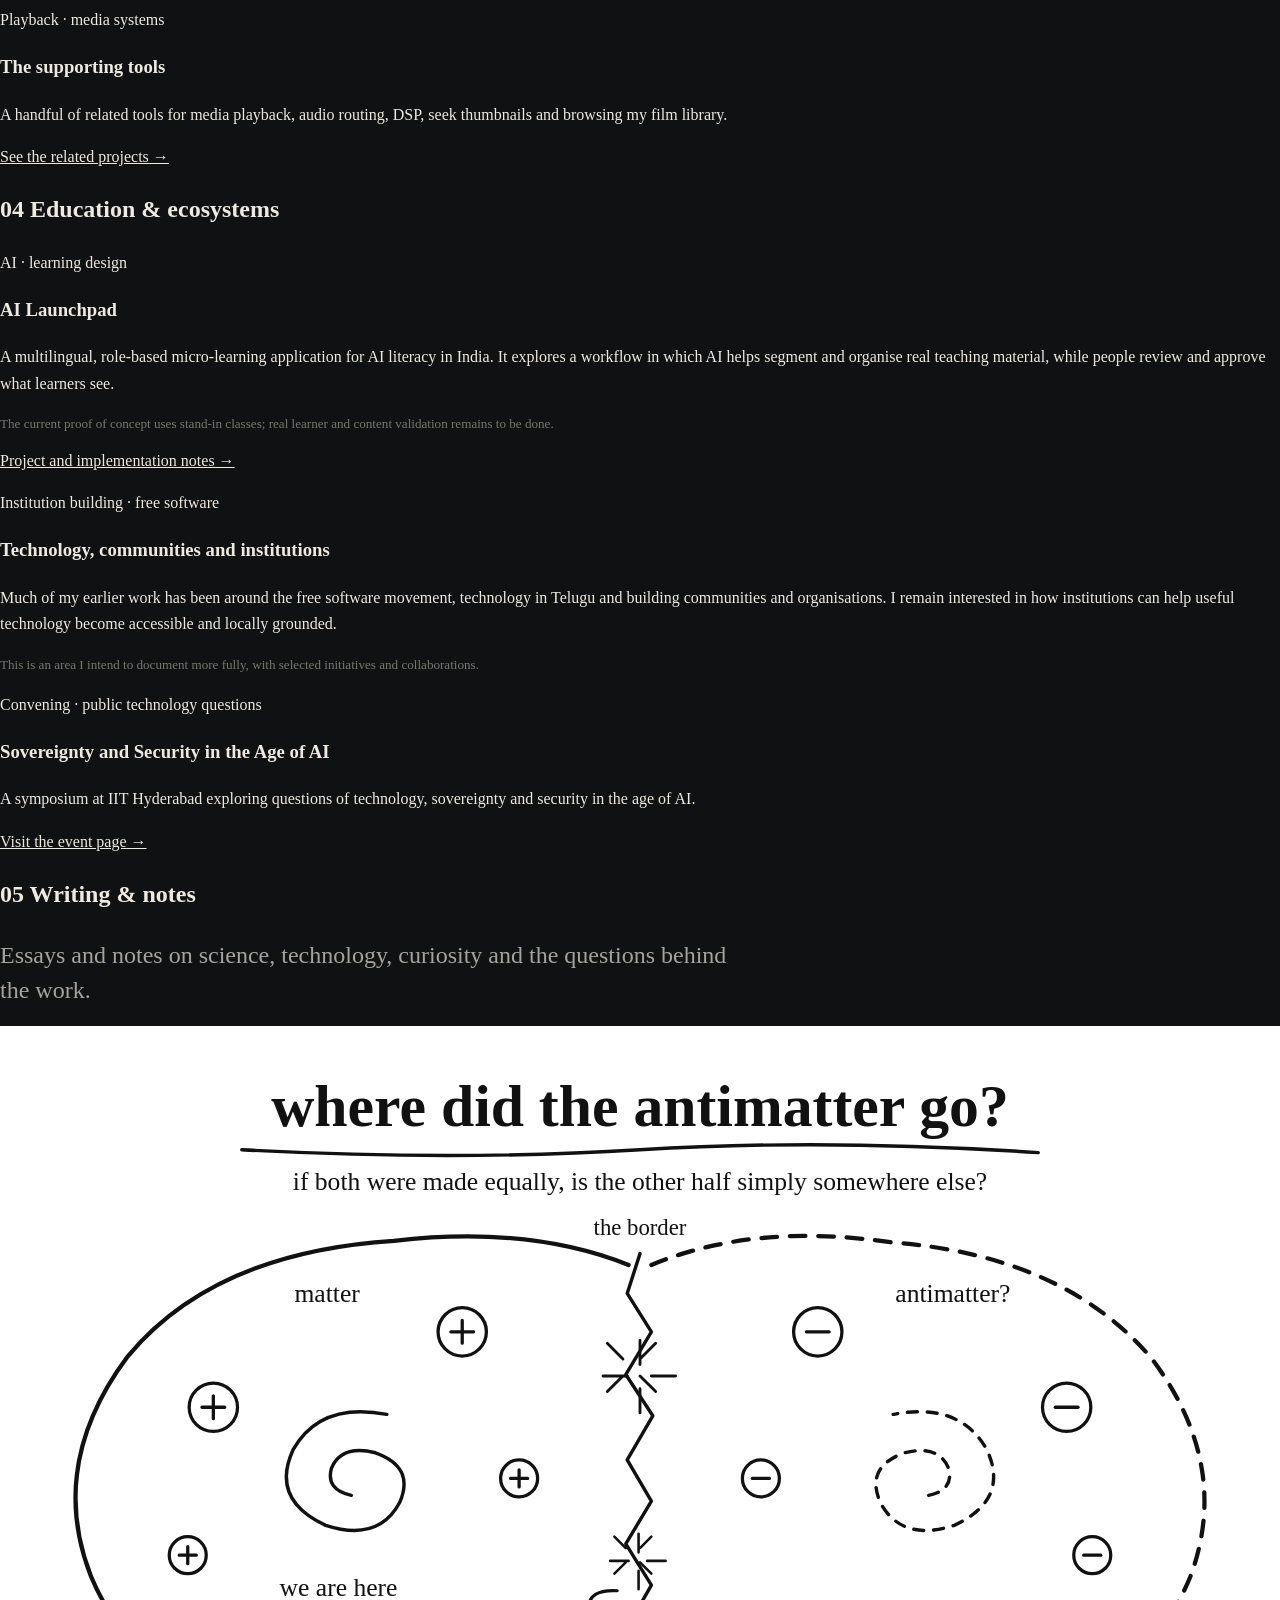
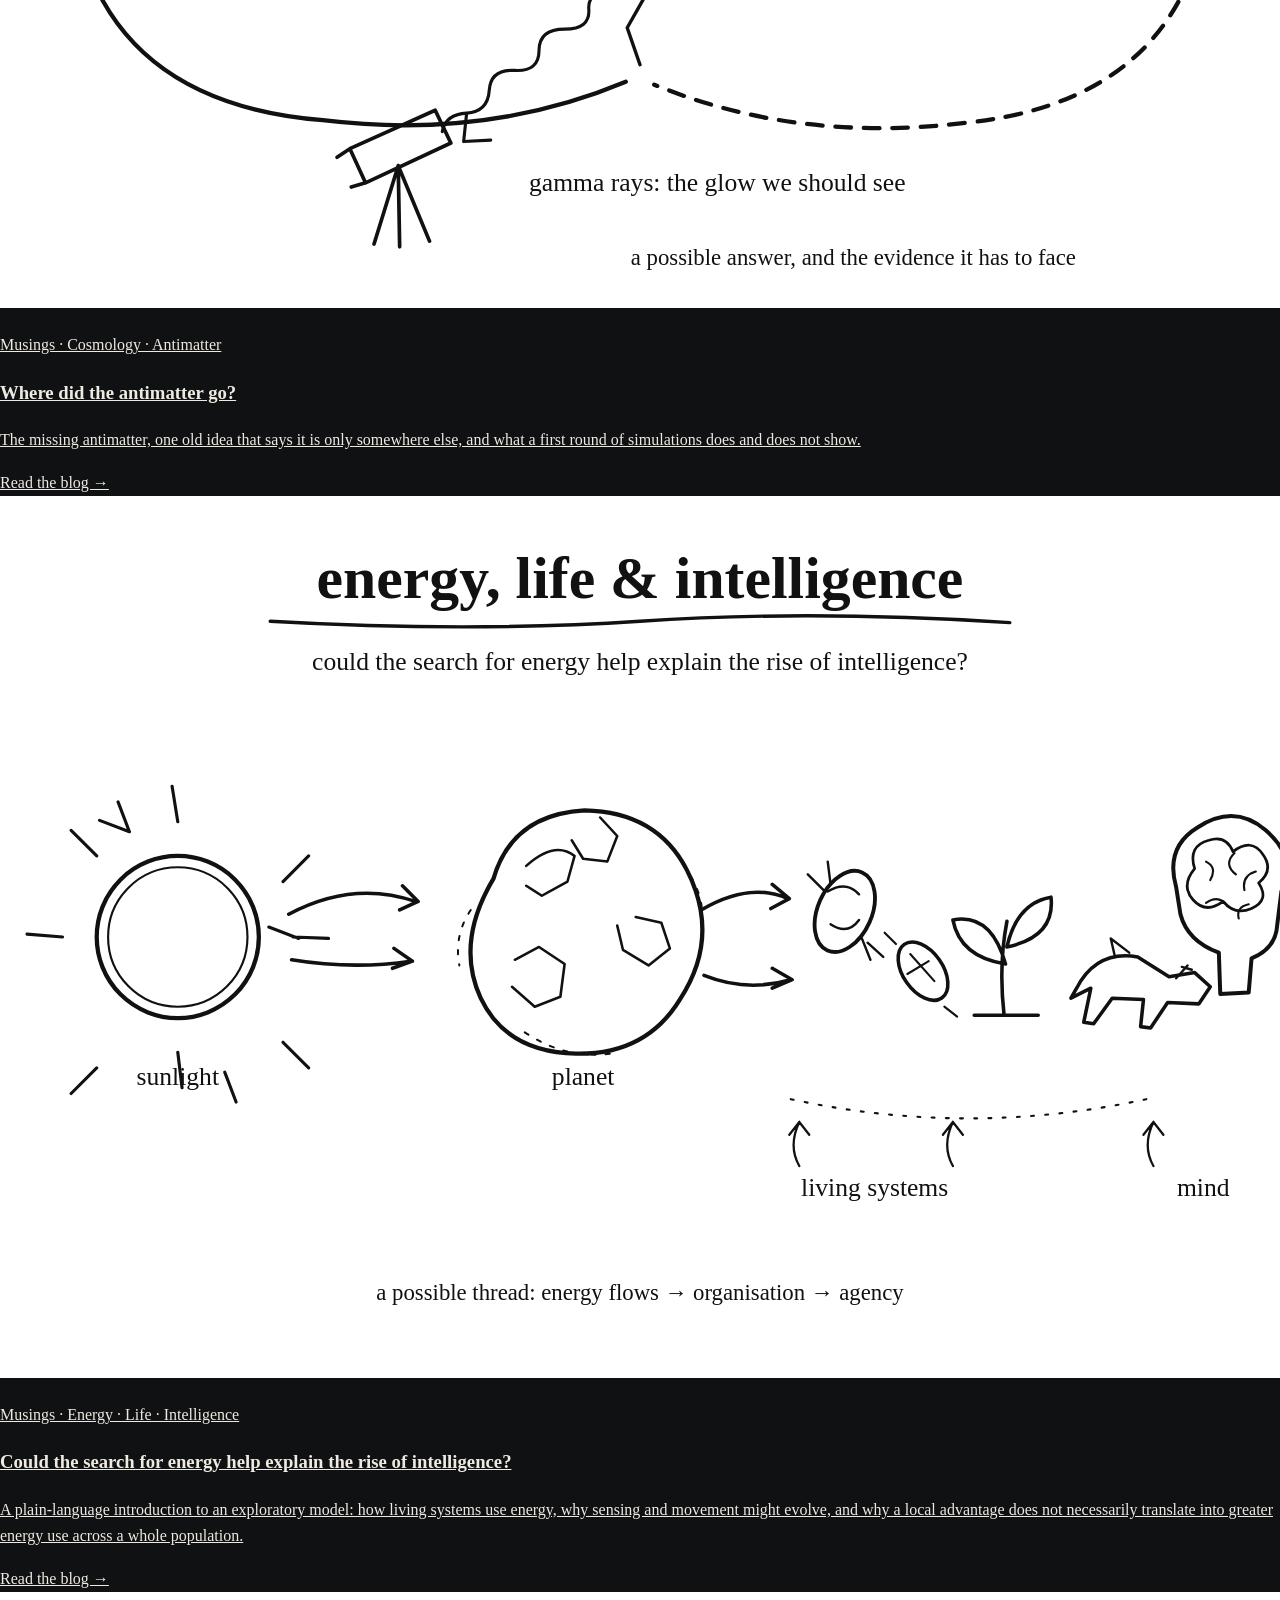
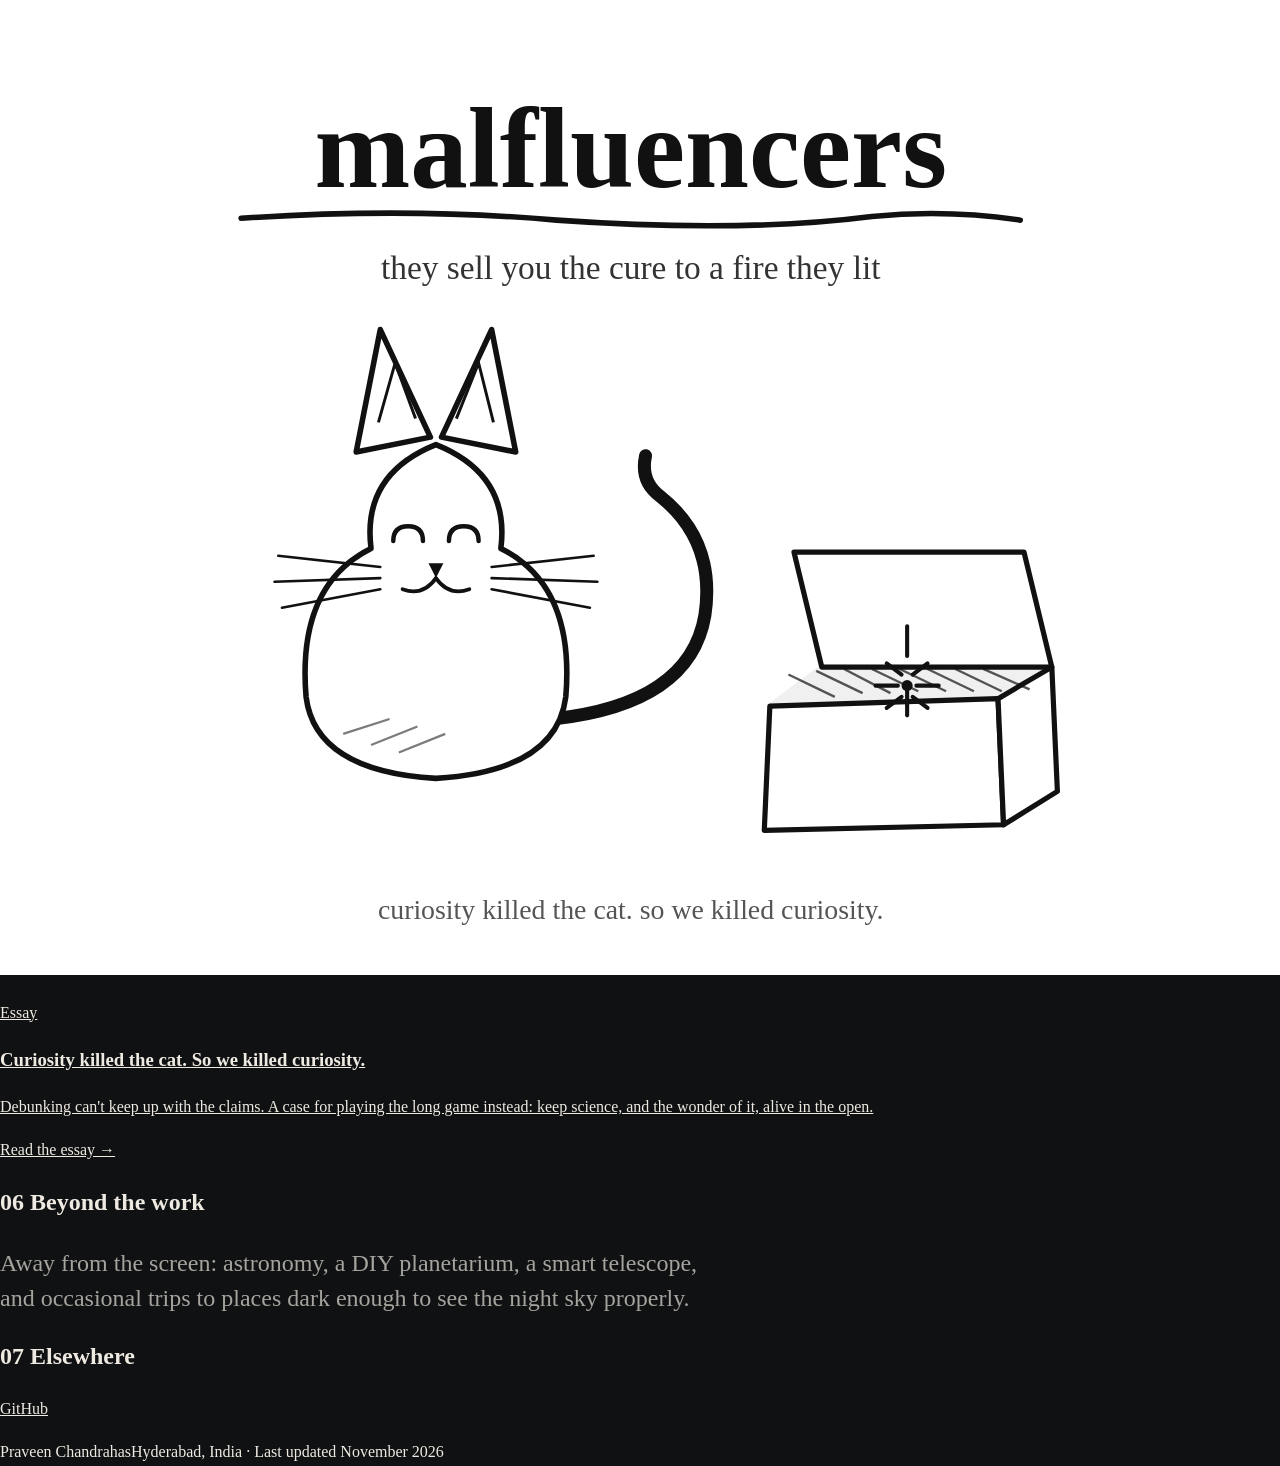
==== commit 0c6e1b7e: "Musings: Where did the antimatter go? Co-Authored-By: Claude Sonnet 5.5 <noreply@anthropic.com> Clau" ====
--- a/index.html
+++ b/index.html
@@ -1,205 +1,187 @@
 <!doctype html>
 <html lang="en">
 <head>
-  <meta charset="utf-8">
-  <meta name="viewport" content="width=device-width, initial-scale=1">
-  <meta name="theme-color" content="#101112">
-  <meta name="description" content="Praveen Chandrahas — work across AI, engineering, science, free software and community building.">
-  <title>Praveen Chandrahas</title>
-  <link rel="stylesheet" href="style.css">
+<meta charset="utf-8">
+<meta name="viewport" content="width=device-width, initial-scale=1">
+<title>Praveen Chandrahas</title>
+<meta name="description" content="Notes on technology, personal projects, science and things I'm curious about.">
+<meta name="theme-color" content="#f8f6f1">
+<link rel="stylesheet" href="style.css">
 </head>
 <body>
-  <a class="skip-link" href="#main">Skip to content</a>
-  <header class="site-header">
-    <a class="wordmark" href="#top">Praveen Chandrahas</a>
+<a class="skip" href="#main">Skip to content</a>
+<header class="bar">
+  <div class="bar-in">
+    <a class="brand" href="#top">Praveen Chandrahas</a>
     <nav aria-label="Main navigation">
-      <a href="#work">Work</a>
-      <a href="#research">Explorations</a>
-      <a href="#engineering">Projects</a>
-      <a href="#ecosystems">Ecosystems</a>
-      <a href="#musings">Musings</a>
+      <a href="#work">Work</a><a href="#research">Explorations</a><a href="#engineering">Projects</a><a href="#ecosystems">Ecosystems</a><a href="#writing">Musings</a>
     </nav>
-  </header>
+  </div>
+</header>
+<div class="wrap" id="top">
+<main id="main">
+<section class="hero hero-new" aria-labelledby="page-title">
+  <svg class="motif" viewBox="0 0 740 350" preserveAspectRatio="none" fill="none" stroke="currentColor" stroke-width="1" aria-hidden="true">
+    <path d="M0 40 C 180 10, 300 120, 740 60"/><path d="M0 70 C 190 40, 310 150, 740 100"/><path d="M0 100 C 200 70, 320 180, 740 140"/><path d="M0 130 C 210 100, 330 210, 740 180"/><path d="M0 160 C 220 130, 340 240, 740 220"/><path d="M0 190 C 230 160, 350 270, 740 260"/><path d="M0 220 C 240 190, 360 300, 740 300"/><path d="M0 250 C 250 220, 370 325, 740 340"/>
+    <circle cx="500" cy="170" r="82" stroke-dasharray="3 7"/><circle cx="500" cy="170" r="126" stroke-dasharray="1 8"/>
+  </svg>
+  <div class="hero-in">
+    <p class="eyebrow"><b>●</b> Hyderabad, India</p>
+    <h1 id="page-title">Praveen Chandrahas</h1>
+    <p class="lede">Building systems. Exploring how they work.</p>
+    <p class="body">I spend time across technology, engineering, science and community work. I'm drawn to understanding how things work, from the physical principles behind complex systems to the practical details of building useful technology.</p>
+    <p class="body">Some of these interests turn into small experiments, simulations or software and hardware projects. Others remain questions I'm still thinking through. I try to write down what I learn, including the parts that don't work.</p>
+  </div>
+</section>
 
-  <main id="main" class="page">
-    <section class="hero" id="top" aria-labelledby="page-title">
-      <p class="eyebrow">Hyderabad, India</p>
-      <h1 id="page-title">Building systems.<br>Exploring how they work.</h1>
-      <p class="intro">Technology, engineering, science and community work — alongside the deeper questions behind the natural and engineered world.</p>
-      <p class="hero-copy">I spend time across technology, engineering, science and community work. I'm drawn to understanding how things work, from the physical principles behind complex systems to the practical details of building useful technology.</p>
-      <p class="hero-copy">Some of these interests turn into experiments, simulations or software and hardware projects. Others remain questions I'm still thinking through. I try to write down what I learn, including the parts that don't work.</p>
-      <a class="text-link hero-link" href="#work">Explore selected work <span aria-hidden="true">→</span></a>
-    </section>
+<section id="work">
+  <h2 class="label"><b>01</b> Work</h2>
+  <p class="intro">A few current strands of work, spanning infrastructure and applied AI.</p>
+  <div class="grid g2">
+    <article class="card">
+      <p class="tag">AI · infrastructure</p><h3>Making AI inference tractable</h3>
+      <p>Working on making AI inference cheaper and more practical to run on infrastructure an organisation controls.</p>
+    </article>
+    <article class="card">
+      <p class="tag">AI · education</p><h3>Applied AI skilling</h3>
+      <p>Building an AI-skilling effort for practitioners and faculty who need to use these tools well, not just learn about them.</p>
+    </article>
+  </div>
+</section>
 
-    <section class="content-section" id="work" aria-labelledby="work-title">
-      <div class="section-heading">
-        <h2 id="work-title">Work</h2><span class="section-index">01</span>
+<section id="research">
+  <h2 class="label"><b>02</b> Personal explorations</h2>
+  <p class="intro">One question I've been spending time with is how matter, energy and simple interactions can give rise to organised systems, life and eventually intelligence.</p>
+  <div class="question">Could the steady flow of energy through a system help it become more organised? And what else would have to happen before anything like life or intelligence could emerge?</div>
+  <p class="section-copy">These are personal explorations rather than an academic research programme. I use reading, simple models and simulations to think through different parts of the question. The ideas are tentative; the models are deliberately limited, and I try to be clear about what they do and don't show.</p>
+  <div class="project-grid">
+    <article class="project-card research-card">
+      <div class="project-mark mark-thermo" aria-hidden="true">
+        <svg viewBox="0 0 240 150"><g fill="none" stroke="currentColor" stroke-width="1.5" stroke-linecap="round"><circle cx="38" cy="34" r="12"/><path d="M38 13v-7M38 62v-7M17 34h-7M66 34h-7M23 19l-5-5M53 49l5 5M53 19l5-5M23 49l-5 5"/><path d="M56 38 C82 42 91 57 111 69M56 48 C78 61 91 74 111 79M56 28 C82 22 95 32 111 59"/><path d="M113 38v55l48 15 48-15V38l-48-15z"/><path d="M113 38l48 15 48-15M161 53v55"/><path d="M176 24c14-12 28-8 37 0M176 14c20-17 40-12 53 0" stroke-dasharray="3 4"/></g><g fill="currentColor" font-family="monospace" font-size="8"><text x="28" y="82">STAR</text><text x="135" y="127">PLANET</text><text x="178" y="10">HEAT</text></g></svg>
       </div>
-      <p class="section-intro">A few current strands of work, spanning infrastructure and applied AI.</p>
-      <div class="work-grid">
-        <article class="work-summary">
-          <p class="eyebrow">AI · Infrastructure</p>
-          <h3>Making AI inference tractable</h3>
-          <p>Working on making AI inference cheaper and more practical to run on infrastructure an organisation controls.</p>
-        </article>
-        <article class="work-summary">
-          <p class="eyebrow">AI · Education</p>
-          <h3>Applied AI skilling</h3>
-          <p>Building an AI-skilling effort for practitioners and faculty who need to use these tools well, not just learn about them.</p>
-        </article>
+      <div class="project-content"><p class="tag">Reading · modelling · origins of life</p><h3>Thermodynamic Emergence</h3>
+      <p>Reading and small models exploring how planetary energy flows relate to chemical organisation and the possible emergence of life.</p>
+      <p class="project-links"><a href="https://github.com/praveenchandrahas/thermodynamic-emergence">Project notes and code →</a><a href="https://github.com/praveenchandrahas/thermodynamic-emergence/blob/main/results/README.md">Results so far →</a></p></div>
+    </article>
+    <article class="project-card research-card">
+      <div class="project-mark mark-agency" aria-hidden="true">
+        <svg viewBox="0 0 240 150"><defs><marker id="agency-arrow" markerWidth="6" markerHeight="6" refX="5" refY="3" orient="auto"><path d="M0 0L6 3L0 6" fill="none" stroke="currentColor"/></marker></defs><path d="M18 112 C55 100 73 88 104 75 S172 42 220 25" fill="none" stroke="currentColor" stroke-width="1.5"/><path d="M25 125 C70 112 110 106 150 91 S195 66 220 48" fill="none" stroke="currentColor" stroke-dasharray="3 4" opacity=".55"/><g fill="none" stroke="currentColor" stroke-width="1.5"><circle cx="87" cy="84" r="12"/><path d="M87 72v-8m-8 20 8 8 8-8"/><path d="M99 80q25-24 49-29" marker-end="url(#agency-arrow)"/><circle cx="165" cy="44" r="5" fill="currentColor"/></g><g fill="currentColor" font-family="monospace" font-size="8"><text x="18" y="142">LOW GRADIENT</text><text x="158" y="18">HIGH</text><text x="72" y="111">AGENT</text></g></svg>
       </div>
-    </section>
+      <div class="project-content"><p class="tag">Evolution · simple agents</p><h3>Agency from Gradients</h3>
+      <p>Simulations exploring whether agents can develop useful behaviour by finding and using energy to persist.</p>
+      <p class="project-links"><a href="https://github.com/praveenchandrahas/agency-from-gradients">Research repository →</a><a href="https://praveenchandrahas.github.io/agency-from-gradients/learn/">Plain-language explainer →</a></p></div>
+    </article>
+    <article class="project-card research-card">
+      <div class="project-mark mark-world" aria-hidden="true">
+        <svg viewBox="0 0 240 150"><g fill="none" stroke="currentColor" stroke-width="1.4"><path d="M22 76h45m-7-6 7 6-7 6M173 76h45m-7-6 7 6-7 6"/><rect x="72" y="46" width="42" height="60" rx="5"/><rect x="126" y="46" width="42" height="60" rx="5"/><path d="M93 46V28h54v18M114 76h12"/><circle cx="93" cy="69" r="7"/><circle cx="147" cy="69" r="7"/><path d="M93 76v15m54-15v15"/></g><g fill="currentColor" font-family="monospace" font-size="8"><text x="72" y="119">AGENT A</text><text x="126" y="119">AGENT B</text><text x="15" y="64">ENERGY</text><text x="190" y="64">WASTE</text><text x="92" y="18">INTERACTION</text></g></svg>
+      </div>
+      <div class="project-content"><p class="tag">Simulation · toy worlds</p><h3>Dissipative Agency Simulation</h3>
+      <p>A toy world for experimenting with resource gathering, interaction and energy flows between simple organisms.</p>
+      <p class="project-links"><a href="https://github.com/praveenchandrahas/dissipative-agency-simulation">Code and notes →</a></p></div>
+    </article>
+  </div>
+  <article class="card preprint-card" id="energy-capture-preprint">
+    <p class="tag">Research preprint · In preparation</p>
+    <h3>Energy Capture, Agency, and Planetary Entropy</h3>
+    <p>A manuscript describing an exploratory model of energy capture, agency and planetary entropy. Version 1.0, 16 November 2026. Prepared for arXiv submission; not yet submitted and no arXiv identifier assigned.</p>
+    <p class="project-links"><a href="https://github.com/praveenchandrahas/dissipative-agency-simulation/blob/main/paper/main.pdf">View the manuscript PDF on GitHub →</a><a href="https://github.com/praveenchandrahas/dissipative-agency-simulation/tree/main/paper">Source and supplementary material →</a></p>
+  </article>
+</section>
 
-    <section class="content-section" id="research" aria-labelledby="research-title">
-      <div class="section-heading">
-        <h2 id="research-title">Personal explorations</h2><span class="section-index">02</span>
-      </div>
-      <p class="section-intro">One question I've been spending time with is how matter, energy and simple interactions can give rise to organised systems, life and eventually intelligence.</p>
-      <blockquote class="question">Could the steady flow of energy through a system help it become more organised? And what else would have to happen before anything like life or intelligence could emerge?</blockquote>
-      <p class="section-copy">These are personal explorations rather than an academic research programme. I use reading, simple models and simulations to think through different parts of the question. The ideas are tentative; the models are deliberately limited, and I try to be clear about what they do and don't show.</p>
+<section id="engineering">
+  <h2 class="label"><b>03</b> A home project</h2>
+  <p class="intro">I enjoy tinkering with audio, Linux and hardware, and gradually making things work together. This is one such project, built for my own listening room.</p>
+  <article class="feature-project">
+    <div class="feature-visual">
+      <svg viewBox="0 0 760 360" role="img" aria-label="Conceptual diagram of a software-defined home theatre, connecting media playback, audio processing, room measurement and a 5.1.2 speaker layout">
+        <defs><linearGradient id="roomfade" x1="0" x2="1"><stop stop-color="#9a4a22" stop-opacity=".05"/><stop offset="1" stop-color="#9a4a22" stop-opacity=".25"/></linearGradient></defs>
+        <path d="M80 65 L380 20 L680 65 L680 290 L380 340 L80 290 Z" fill="url(#roomfade)" stroke="currentColor" opacity=".45"/>
+        <path d="M80 65 L380 115 L680 65 M380 115 L380 340 M80 290 L380 225 L680 290" fill="none" stroke="currentColor" opacity=".22"/>
+        <g fill="#9a4a22" stroke="#9a4a22"><circle cx="180" cy="92" r="10"/><circle cx="580" cy="92" r="10"/><circle cx="180" cy="270" r="10"/><circle cx="580" cy="270" r="10"/><circle cx="380" cy="310" r="10"/><circle cx="380" cy="70" r="10"/><circle cx="300" cy="125" r="7"/><circle cx="460" cy="125" r="7"/></g>
+        <g stroke="#9a4a22" stroke-width="1.5" fill="none" opacity=".7"><path d="M180 92 Q380 0 580 92"/><path d="M180 270 Q380 160 580 270"/><path d="M300 125 Q380 180 460 125"/><path d="M380 70 L380 310"/></g>
+        <g fill="currentColor" font-family="ui-monospace,monospace" font-size="12" opacity=".8"><text x="380" y="185" text-anchor="middle">5.1.2</text><text x="380" y="204" text-anchor="middle">ROOM + SIGNAL PATH</text><text x="380" y="48" text-anchor="middle">CENTRE</text><text x="180" y="75" text-anchor="middle">L</text><text x="580" y="75" text-anchor="middle">R</text><text x="180" y="295" text-anchor="middle">SURROUND</text><text x="580" y="295" text-anchor="middle">SURROUND</text><text x="380" y="333" text-anchor="middle">SUB</text></g>
+      </svg>
+      <span class="visual-note">Conceptual system illustration · not a measured room plan</span>
+    </div>
+    <div class="feature-project-body">
+      <p class="tag">A personal project · audio · DSP · Linux</p>
+      <h3>Software-Defined Home Theatre</h3>
+      <p>I built a 5.1.2 home-theatre setup around Linux and open-source software rather than a conventional AV receiver. It has grown into a collection of tools for audio playback, signal processing, room correction, measurement and experimenting with spatial audio.</p>
+      <p>It's an ongoing hobby project, spread across a few small repositories. Most of the measurements and tuning are specific to my room and equipment. I've kept notes on the setup, what I've tried and what still needs work.</p>
+      <p class="project-links"><a href="https://github.com/praveenchandrahas/Software-Defined-Home-Theatre">Build notes and code →</a><a href="https://praveenchandrahas.github.io/Software-Defined-Home-Theatre/">More project notes →</a></p>
+    </div>
+  </article>
+  <div class="grid g3 engineering-grid">
+    <article class="card"><p class="tag">Acoustics · calibration</p><h3>Roomtone</h3><p>A collection of scripts and tools I use to measure the room, look at speaker behaviour and experiment with correction.</p><a class="more" href="https://praveenchandrahas.github.io/Roomtone/">Explore Roomtone →</a></article>
+    <article class="card"><p class="tag">Spatial audio · interaction</p><h3>Spatial-Lab</h3><p>A small interactive experiment for moving a sound around a 3D room model and hearing it through the speakers.</p><a class="more" href="https://praveenchandrahas.github.io/Spatial-Lab/">Explore Spatial-Lab →</a></article>
+    <article class="card"><p class="tag">Playback · media systems</p><h3>The supporting tools</h3><p>A handful of related tools for media playback, audio routing, DSP, seek thumbnails and browsing my film library.</p><a class="more" href="https://github.com/praveenchandrahas/Software-Defined-Home-Theatre#the-repositories">See the related projects →</a></article>
+  </div>
+</section>
 
-      <div class="research-list">
-        <article class="research-item">
-          <div class="research-mark contour-art" aria-hidden="true">
-            <svg viewBox="0 0 220 120" fill="none"><g stroke="currentColor" stroke-width="1"><path d="M10 83C26 60 38 21 78 20c31-1 37 23 65 13 26-9 47-5 62 23 12 23-5 43-35 46-43 5-55-14-88-5-31 8-57 12-72-14Z"/><path d="M25 82c14-18 25-46 53-48 26-2 37 20 63 13 21-6 39-3 49 17 9 17-7 30-28 34-34 6-49-13-77-5-26 7-47 8-60-11Z"/><path d="M42 81c12-15 22-33 42-35 23-2 36 16 57 10 17-5 31-1 37 13 6 12-8 22-24 25-27 5-43-10-65-4-20 5-36 4-47-9Z"/></g><circle cx="111" cy="69" r="3" fill="currentColor"/></svg>
-          </div>
-          <div class="research-copy">
-            <p class="eyebrow">Reading · Modelling · Origins of life</p>
-            <h3>Thermodynamic Emergence</h3>
-            <p>Reading and small models exploring how planetary energy flows relate to chemical organisation and the possible emergence of life. The broader question is whether the emergence of life and intelligence can be understood as consequences of physical systems operating under sustained energy flows — and, importantly, what conditions and constraints would make that claim testable.</p>
-            <div class="item-links"><a href="https://github.com/praveenchandrahas/thermodynamic-emergence">Project notes and code ↗</a><a href="https://github.com/praveenchandrahas/thermodynamic-emergence/blob/main/results/README.md">Results so far ↗</a></div>
-          </div>
-        </article>
-        <article class="research-item">
-          <div class="research-mark network-art" aria-hidden="true">
-            <svg viewBox="0 0 220 120" fill="none"><g stroke="currentColor" stroke-width="1"><path d="M22 66 67 43 104 78 143 26 190 52 174 96 104 78 67 43 50 101 22 66 104 78 190 52"/><path d="M67 43 143 26 174 96M50 101 104 78"/></g><g fill="currentColor"><circle cx="22" cy="66" r="3.5"/><circle cx="67" cy="43" r="3.5"/><circle cx="104" cy="78" r="3.5"/><circle cx="143" cy="26" r="3.5"/><circle cx="190" cy="52" r="3.5"/><circle cx="174" cy="96" r="3.5"/><circle cx="50" cy="101" r="3.5"/></g></svg>
-          </div>
-          <div class="research-copy">
-            <p class="eyebrow">Evolution · Simple agents</p>
-            <h3>Agency from Gradients</h3>
-            <p>Simulations exploring whether agents can develop useful behaviour by finding and using energy to persist. The project looks at how simple systems respond to gradients, how behaviour changes through interaction with an environment, and what it takes for increasingly capable forms of agency to arise.</p>
-            <div class="item-links"><a href="https://github.com/praveenchandrahas/agency-from-gradients">Research repository ↗</a><a href="https://praveenchandrahas.github.io/agency-from-gradients/learn/">Plain-language explainer ↗</a></div>
-          </div>
-        </article>
-        <article class="research-item">
-          <div class="research-mark world-art" aria-hidden="true">
-            <svg viewBox="0 0 220 120" fill="none"><g stroke="currentColor" stroke-width="1"><rect x="52" y="31" width="48" height="58" rx="4"/><rect x="120" y="31" width="48" height="58" rx="4"/><path d="M100 60h20M10 60h34m-6-5 6 5-6 5M176 60h34m-6-5 6 5-6 5"/><circle cx="76" cy="54" r="7"/><circle cx="144" cy="54" r="7"/><path d="M76 61v15m68-15v15"/></g></svg>
-          </div>
-          <div class="research-copy">
-            <p class="eyebrow">Simulation · Toy worlds</p>
-            <h3>Dissipative Agency Simulation</h3>
-            <p>A toy world for experimenting with resource gathering, interaction and energy flows between simple organisms. It provides a small, inspectable environment in which to explore how local strategies affect persistence and the movement and dissipation of energy.</p>
-            <div class="item-links"><a href="https://github.com/praveenchandrahas/dissipative-agency-simulation">Code and notes ↗</a></div>
-          </div>
-        </article>
-      </div>
-      <article class="preprint">
-        <p class="eyebrow">Research preprint · In preparation</p>
-        <h3>Energy Capture, Agency, and Planetary Entropy</h3>
-        <p>A manuscript describing an exploratory model of energy capture, agency and planetary entropy. Version 1.0, 16 November 2026. Prepared for arXiv submission; not yet submitted and no arXiv identifier assigned.</p>
-        <div class="item-links"><a href="https://github.com/praveenchandrahas/dissipative-agency-simulation/blob/main/paper/main.pdf">View the manuscript PDF on GitHub ↗</a><a href="https://github.com/praveenchandrahas/dissipative-agency-simulation/tree/main/paper">Source and supplementary material ↗</a></div>
-      </article>
-    </section>
+<section id="ecosystems">
+  <h2 class="label"><b>04</b> Education &amp; ecosystems</h2>
+  <div class="grid g2">
+    <article class="card ecosystem-card">
+      <p class="tag">AI · learning design</p><h3>AI Launchpad</h3>
+      <p>A multilingual, role-based micro-learning application for AI literacy in India. It explores a workflow in which AI helps segment and organise real teaching material, while people review and approve what learners see.</p>
+      <p class="note">The current proof of concept uses stand-in classes; real learner and content validation remains to be done.</p>
+      <a class="more" href="https://github.com/praveenchandrahas/ai-duolingo-for-india">Project and implementation notes →</a>
+    </article>
+    <article class="card ecosystem-card">
+      <p class="tag">Institution building · free software</p><h3>Technology, communities and institutions</h3>
+      <p>Much of my earlier work has been around the free software movement, technology in Telugu and building communities and organisations. I remain interested in how institutions can help useful technology become accessible and locally grounded.</p>
+      <p class="note">This is an area I intend to document more fully, with selected initiatives and collaborations.</p>
+    </article>
+  </div>
+  <article class="card symposium-card">
+    <p class="tag">Convening · public technology questions</p><h3>Sovereignty and Security in the Age of AI</h3>
+    <p>A symposium at IIT Hyderabad exploring questions of technology, sovereignty and security in the age of AI.</p>
+    <a class="more" href="https://ailaunchpad.cse.iith.ac.in/sovsecai.html">Visit the event page →</a>
+  </article>
+</section>
 
-    <section class="content-section" id="engineering" aria-labelledby="engineering-title">
-      <div class="section-heading">
-        <h2 id="engineering-title">Engineering projects</h2><span class="section-index">03</span>
-      </div>
-      <p class="section-intro">I enjoy tinkering with audio, Linux and hardware, and gradually making things work together. This is one such project, built for my own listening room.</p>
-      <article class="feature-project">
-        <div class="feature-visual">
-          <svg viewBox="0 0 760 360" role="img" aria-label="Conceptual diagram of a software-defined home theatre, connecting media playback, audio processing, room measurement and a 5.1.2 speaker layout">
-            <path d="M80 65 L380 20 L680 65 L680 290 L380 340 L80 290 Z" fill="none" stroke="currentColor" opacity=".45"/>
-            <path d="M80 65 L380 115 L680 65 M380 115 L380 340 M80 290 L380 225 L680 290" fill="none" stroke="currentColor" opacity=".22"/>
-            <g fill="currentColor"><circle cx="180" cy="92" r="10"/><circle cx="580" cy="92" r="10"/><circle cx="180" cy="270" r="10"/><circle cx="580" cy="270" r="10"/><circle cx="380" cy="310" r="10"/><circle cx="380" cy="70" r="10"/><circle cx="300" cy="125" r="7"/><circle cx="460" cy="125" r="7"/></g>
-            <g stroke="currentColor" stroke-width="1.5" fill="none" opacity=".7"><path d="M180 92 Q380 0 580 92"/><path d="M180 270 Q380 160 580 270"/><path d="M300 125 Q380 180 460 125"/><path d="M380 70 L380 310"/></g>
-            <g fill="currentColor" font-family="ui-monospace,monospace" font-size="12" opacity=".8"><text x="380" y="185" text-anchor="middle">5.1.2</text><text x="380" y="204" text-anchor="middle">ROOM + SIGNAL PATH</text><text x="380" y="48" text-anchor="middle">CENTRE</text><text x="180" y="75" text-anchor="middle">L</text><text x="580" y="75" text-anchor="middle">R</text><text x="180" y="295" text-anchor="middle">SURROUND</text><text x="580" y="295" text-anchor="middle">SURROUND</text><text x="380" y="333" text-anchor="middle">SUB</text></g>
-          </svg>
-          <span class="visual-note">Conceptual system illustration · not a measured room plan</span>
-        </div>
-        <div class="feature-project-body">
-          <p class="eyebrow">A personal project · Audio · DSP · Linux</p>
-          <h3>Software-Defined Home Theatre</h3>
-          <p>I built a 5.1.2 home-theatre setup around Linux and open-source software rather than a conventional AV receiver. It has grown into a collection of tools for audio playback, signal processing, room correction, measurement and experimenting with spatial audio.</p>
-          <p>The system brings together live Dolby Atmos object decoding and rendering, PipeWire audio routing, and CamillaDSP for equalisation, delays, trims and bass management. The hardware includes a Logitech Z906, two ceiling speakers, a 7.1 USB audio interface, a projector and a DIY screen.</p>
-          <p>The project repository is the front door to the wider ecosystem: build documentation, configuration, measurements, graphs, preflight checks, scripts and notes on the components that make the system work. Most measurements and tuning are specific to my room and equipment.</p>
-          <div class="item-links"><a href="https://github.com/praveenchandrahas/Software-Defined-Home-Theatre">Build notes and code ↗</a><a href="https://praveenchandrahas.github.io/Software-Defined-Home-Theatre/">Project documentation ↗</a></div>
-        </div>
-      </article>
-      <div class="supporting-projects">
-        <article><p class="eyebrow">Spatial audio · Interaction</p><h3>Spatial-Lab</h3><p>A small interactive experiment for moving a sound around a 3D room model and hearing it through the speakers.</p><a class="text-link" href="https://praveenchandrahas.github.io/Spatial-Lab/">Explore Spatial-Lab ↗</a></article>
-        <article><p class="eyebrow">Playback · Media systems</p><h3>The supporting tools</h3><p>A handful of related tools for media playback, audio routing, DSP, seek thumbnails and browsing my film library.</p><a class="text-link" href="https://github.com/praveenchandrahas/Software-Defined-Home-Theatre#the-repositories">See the related projects ↗</a></article>
-      </div>
-    </section>
+<section id="writing">
+  <h2 class="label"><b>05</b> Writing &amp; notes</h2>
+  <p class="intro">Essays and notes on science, technology, curiosity and the questions behind the work.</p>
+  <a class="feature" href="musings/where-did-the-antimatter-go.html">
+    <img class="sketch" src="assets/antimatter-sketch.svg" alt="Hand-drawn illustration of a matter region and an antimatter region meeting along a glowing border" loading="lazy">
+    <div class="feature-body"><p class="tag">Musings · Cosmology · Antimatter</p><h3>Where did the antimatter go?</h3><p>The missing antimatter, one old idea that says it is only somewhere else, and what a first round of simulations does and does not show.</p><span class="more">Read the blog →</span></div>
+  </a>
+  <a class="feature" href="musings/energy-and-intelligence.html">
+    <img class="sketch" src="assets/energy-intelligence-sketch.svg" alt="Hand-drawn illustration of sunlight reaching a planet, energy flowing through living forms, and a brain" loading="lazy">
+    <div class="feature-body"><p class="tag">Musings · Energy · Life · Intelligence</p><h3>Could the search for energy help explain the rise of intelligence?</h3><p>A plain-language introduction to an exploratory model: how living systems use energy, why sensing and movement might evolve, and why a local advantage does not necessarily translate into greater energy use across a whole population.</p><span class="more">Read the blog →</span></div>
+  </a>
+  <a class="feature" href="musings/curiosity-killed-the-cat.html">
+    <img class="sketch" src="assets/malfluencers-sketch.svg" alt="Ink sketch of a cat beside an open box with a spark of light inside" loading="lazy">
+    <div class="feature-body"><p class="tag">Essay</p><h3>Curiosity killed the cat. So we killed curiosity.</h3><p>Debunking can't keep up with the claims. A case for playing the long game instead: keep science, and the wonder of it, alive in the open.</p><span class="more">Read the essay →</span></div>
+  </a>
+</section>
 
-    <section class="content-section" id="ecosystems" aria-labelledby="ecosystems-title">
-      <div class="section-heading">
-        <h2 id="ecosystems-title">Education &amp; ecosystems</h2><span class="section-index">04</span>
-      </div>
-      <div class="work-grid">
-        <article class="work-summary">
-          <p class="eyebrow">AI · Learning design</p><h3>AI Launchpad</h3>
-          <p>A multilingual, role-based micro-learning application for AI literacy in India. It explores a workflow in which AI helps segment and organise real teaching material, while people review and approve what learners see.</p>
-          <p class="note">The current proof of concept uses stand-in classes; real learner and content validation remains to be done.</p>
-          <a class="text-link" href="https://github.com/praveenchandrahas/ai-duolingo-for-india">Project and implementation notes ↗</a>
-        </article>
-        <article class="work-summary">
-          <p class="eyebrow">Institution building · Free software</p><h3>Technology, communities and institutions</h3>
-          <p>Much of my earlier work has been around the free software movement, technology in Telugu and building communities and organisations. I remain interested in how institutions can help useful technology become accessible and locally grounded.</p>
-          <p class="note">This is an area I intend to document more fully, with selected initiatives and collaborations.</p>
-        </article>
-      </div>
-      <article class="preprint symposium">
-        <p class="eyebrow">Convening · Public technology questions</p><h3>Sovereignty and Security in the Age of AI</h3>
-        <p>A symposium at IIT Hyderabad exploring questions of technology, sovereignty and security in the age of AI.</p>
-        <a class="text-link" href="https://ailaunchpad.cse.iith.ac.in/sovsecai.html">Visit the event page ↗</a>
-      </article>
-    </section>
+<section id="beyond">
+  <h2 class="label"><b>06</b> Beyond the work</h2>
+  <p class="intro">Away from the screen: astronomy, a DIY planetarium, a smart telescope, and occasional trips to places dark enough to see the night sky properly.</p>
+</section>
 
-    <section class="content-section musings-section" id="musings" aria-labelledby="musings-title">
-      <div class="section-heading">
-        <h2 id="musings-title">Musings</h2><span class="section-index">05</span>
-      </div>
-      <p class="section-intro">Essays and notes on science, technology, curiosity and the questions behind the work.</p>
-      <a class="note-item" href="musings/energy-and-intelligence.html">
-        <span class="note-meta">Energy · Life · Intelligence</span>
-        <span class="note-title">Could the search for energy help explain the rise of intelligence?</span>
-        <span class="note-description">A plain-language introduction to an exploratory model: how living systems use energy, why sensing and movement might evolve, and why a local advantage does not necessarily translate into greater energy use across a whole population.</span>
-        <span class="note-arrow" aria-hidden="true">↗</span>
-      </a>
-      <a class="note-item" href="musings/curiosity-killed-the-cat.html">
-        <span class="note-meta">Essay</span>
-        <span class="note-title">Curiosity killed the cat. So we killed curiosity.</span>
-        <span class="note-description">Debunking can't keep up with the claims. A case for playing the long game instead: keep science, and the wonder of it, alive in the open.</span>
-        <span class="note-arrow" aria-hidden="true">↗</span>
-      </a>
-    </section>
-
-    <section class="content-section" id="beyond" aria-labelledby="beyond-title">
-      <div class="section-heading">
-        <h2 id="beyond-title">Beyond the work</h2><span class="section-index">06</span>
-      </div>
-      <p class="section-intro">Away from the screen: astronomy, a DIY planetarium, a smart telescope, and occasional trips to places dark enough to see the night sky properly.</p>
-    </section>
-
-    <footer class="site-footer" id="elsewhere">
-      <span>Praveen Chandrahas · Hyderabad, India</span>
-      <div><a href="https://github.com/praveenchandrahas">GitHub</a><a href="#musings">Writing</a><a href="#top">Back to top ↑</a></div>
-    </footer>
-  </main>
-  <script>
-  (function () {
-    var links = document.querySelectorAll('nav a[href^="#"]');
-    if (!('IntersectionObserver' in window)) return;
-    var io = new IntersectionObserver(function (entries) {
-      entries.forEach(function (entry) {
-        if (entry.isIntersecting) links.forEach(function (link) {
-          link.classList.toggle('on', link.getAttribute('href') === '#' + entry.target.id);
-        });
+<section id="elsewhere" class="elsewhere">
+  <h2 class="label"><b>07</b> Elsewhere</h2>
+  <p><a href="https://github.com/praveenchandrahas">GitHub</a></p>
+</section>
+</main>
+<footer><span>Praveen Chandrahas</span><span>Hyderabad, India · Last updated November 2026</span></footer>
+</div>
+<script>
+(function () {
+  var links = document.querySelectorAll('nav a');
+  if (!('IntersectionObserver' in window)) return;
+  var io = new IntersectionObserver(function (entries) {
+    entries.forEach(function (e) {
+      if (e.isIntersecting) links.forEach(function (l) {
+        l.classList.toggle('on', l.getAttribute('href') === '#' + e.target.id);
       });
-    }, { rootMargin: '-25% 0px -65% 0px' });
-    document.querySelectorAll('main > section[id]').forEach(function (section) { io.observe(section); });
-  })();
-  </script>
+    });
+  }, { rootMargin: '-30% 0px -60% 0px' });
+  document.querySelectorAll('main > section[id]').forEach(function (s) { io.observe(s); });
+})();
+</script>
 </body>
 </html>
--- a/style.css
+++ b/style.css
@@ -2,6 +2,7 @@
   color-scheme: dark;
   --bg: #101112;
   --surface: #17191a;
+  --surface-2: #1d2021;
   --fg: #eeeae2;
   --muted: #a5a39d;
   --subtle: #777771;
@@ -13,109 +14,94 @@
 }
 * { box-sizing: border-box; }
 html { scroll-behavior: smooth; scroll-padding-top: 5rem; }
-body {
-  margin: 0;
-  background: var(--bg);
-  color: var(--fg);
-  font-family: var(--serif);
-  line-height: 1.65;
-  -webkit-font-smoothing: antialiased;
+body { margin:0; background:var(--bg); color:var(--fg); font-family:var(--serif); line-height:1.65; -webkit-font-smoothing:antialiased; }
+::selection { background:var(--accent); color:#17120c; }
+a { color:inherit; }
+a:focus-visible { outline:2px solid var(--accent); outline-offset:5px; }
+.skip-link { position:absolute; top:-4rem; left:1.5rem; z-index:20; padding:.5rem .8rem; background:var(--fg); color:var(--bg); font:.85rem var(--sans); }
+.skip-link:focus { top:1rem; }
+.site-header { max-width:74rem; margin:0 auto; padding:1.35rem 2rem; display:flex; justify-content:space-between; align-items:baseline; gap:2rem; }
+.wordmark { font-size:1.2rem; text-decoration:none; letter-spacing:-.02em; }
+nav { display:flex; gap:1.6rem; font: .82rem var(--sans); }
+nav a,.site-footer a { color:var(--muted); text-decoration:none; }
+nav a:hover,nav a.on,.site-footer a:hover { color:var(--accent); }
+.page { max-width:74rem; margin:0 auto; padding:0 2rem; }
+.hero { padding:5.2rem 0 5.8rem; }
+.eyebrow { margin:0 0 .65rem; color:var(--subtle); font:.68rem var(--mono); letter-spacing:.12em; text-transform:uppercase; }
+.hero h1 { margin:0; max-width:60rem; font-size:clamp(2.8rem,6.4vw,5.25rem); line-height:1.08; font-weight:400; letter-spacing:-.045em; }
+.intro { max-width:46rem; margin:1.45rem 0 1.1rem; color:var(--muted); font-size:clamp(1.12rem,2vw,1.5rem); line-height:1.48; }
+.hero-copy { max-width:48rem; margin:.65rem 0; color:var(--muted); font-size:.98rem; }
+.text-link,.item-links a { color:var(--accent); text-decoration:none; }
+.text-link:hover,.item-links a:hover { text-decoration:underline; text-underline-offset:4px; }
+.text-link { display:inline-flex; gap:.45rem; align-items:center; font: .86rem var(--sans); }
+.hero-link { margin-top:1rem; font-size:.94rem; }
+.content-section { padding:2.6rem 0 3.2rem; border-top:1px solid var(--rule); }
+.section-heading { display:flex; justify-content:space-between; align-items:baseline; gap:1rem; margin-bottom:1.35rem; }
+.section-heading h2 { margin:0; font-size:clamp(1.8rem,3vw,2.35rem); font-weight:400; letter-spacing:-.025em; }
+.section-index { color:var(--subtle); font:.72rem var(--mono); }
+.section-intro,.section-copy { max-width:48rem; color:var(--muted); margin:-.3rem 0 1.5rem; }
+.work-grid { display:grid; grid-template-columns:repeat(2,minmax(0,1fr)); gap:1rem; }
+.work-summary { padding:1.35rem 1.45rem 1.45rem; background:var(--surface); border:1px solid var(--rule); }
+.work-summary .eyebrow { margin-bottom:.35rem; }
+.work-summary h3,.research-copy h3,.preprint h3,.supporting-projects h3 { margin:0; font-size:1.35rem; line-height:1.25; font-weight:400; }
+.work-summary p:not(.eyebrow),.research-copy p:not(.eyebrow),.preprint p:not(.eyebrow),.supporting-projects p:not(.eyebrow) { color:var(--muted); font-size:.94rem; line-height:1.62; margin:.55rem 0 0; }
+.note { font-size:.82rem !important; color:var(--subtle) !important; }
+.question { max-width:52rem; margin:1.5rem 0; padding:.9rem 1.25rem; border-left:1px solid var(--accent); color:var(--fg); font-size:1.15rem; line-height:1.55; }
+.research-list { border-top:1px solid var(--rule); }
+.research-item { display:grid; grid-template-columns:12rem minmax(0,1fr); gap:2rem; padding:1.5rem 0; border-bottom:1px solid var(--rule); align-items:center; }
+.research-mark { min-height:8rem; display:flex; align-items:center; justify-content:center; color:var(--accent); background:var(--surface); }
+.research-mark svg { width:100%; max-width:12rem; height:auto; }
+.research-copy .eyebrow { margin-bottom:.35rem; }
+.research-copy h3 { font-size:1.45rem; }
+.item-links { display:flex; flex-wrap:wrap; gap:.45rem 1.25rem; margin-top:.85rem; font: .78rem var(--sans); }
+.preprint { margin-top:1.2rem; padding:1.3rem 1.45rem 1.45rem; border:1px solid var(--rule); background:var(--surface); }
+.preprint h3 { font-size:1.25rem; }
+.feature-project { margin-top:.5rem; border:1px solid var(--rule); background:var(--surface); }
+.feature-visual { padding:1rem 1.5rem .25rem; background:var(--surface-2); color:var(--accent); }
+.feature-visual svg { display:block; width:100%; max-height:310px; opacity:.78; }
+.visual-note { display:block; text-align:right; color:var(--subtle); font:.62rem var(--mono); padding:.2rem 0 .5rem; }
+.feature-project-body { padding:1.5rem 1.6rem 1.7rem; }
+.feature-project-body h3 { margin:0; font-size:1.7rem; font-weight:400; }
+.feature-project-body p:not(.eyebrow) { max-width:58rem; margin:.65rem 0 0; color:var(--muted); font-size:.96rem; }
+.supporting-projects { display:grid; grid-template-columns:repeat(2,minmax(0,1fr)); gap:1rem; margin-top:1rem; }
+.supporting-projects article { padding:1.3rem 1.4rem; border:1px solid var(--rule); }
+.supporting-projects h3 { font-size:1.2rem; }
+.supporting-projects .text-link { margin-top:.8rem; }
+.symposium { margin-top:1rem; }
+.symposium .text-link { margin-top:.8rem; }
+.note-item { display:grid; grid-template-columns:11rem minmax(0,1fr) 1.5rem; gap:.25rem 1.4rem; align-items:baseline; padding:1.1rem 0; border-top:1px solid var(--rule); text-decoration:none; }
+.note-item:last-of-type { border-bottom:1px solid var(--rule); }
+.note-meta { grid-column:1; grid-row:1 / span 2; color:var(--subtle); font:.66rem var(--mono); letter-spacing:.07em; text-transform:uppercase; }
+.note-title { grid-column:2; font-size:1.16rem; transition:color .18s ease; }
+.note-description { grid-column:2; color:var(--muted); font-size:.88rem; line-height:1.55; }
+.note-arrow { grid-column:3; grid-row:1 / span 2; justify-self:end; color:var(--accent); }
+.note-item:hover .note-title { color:var(--accent); }
+.site-footer { border-top:1px solid var(--rule); padding:1.35rem 0 2.5rem; display:flex; justify-content:space-between; gap:1rem; flex-wrap:wrap; color:var(--muted); font-size:.85rem; }
+.site-footer div { display:flex; gap:1.4rem; }
+@media(max-width:850px) {
+ .site-header { align-items:flex-start; flex-direction:column; gap:.8rem; }
+ nav { flex-wrap:wrap; gap:.8rem 1.25rem; }
+ .research-item { grid-template-columns:9rem minmax(0,1fr); gap:1.2rem; }
+ .research-mark { min-height:7rem; }
 }
-::selection { background: var(--accent); color: #17120c; }
-a { color: inherit; }
-a:focus-visible { outline: 2px solid var(--accent); outline-offset: 5px; }
-.skip-link {
-  position: absolute; top: -4rem; left: 1.5rem; z-index: 20;
-  padding: .5rem .8rem; background: var(--fg); color: var(--bg);
-  font: .85rem var(--sans);
+@media(max-width:620px) {
+ .site-header { padding:1.1rem 1.25rem; }
+ .page { padding:0 1.25rem; }
+ .hero { padding:3.5rem 0 4rem; }
+ .hero h1 { font-size:clamp(2.5rem,12vw,3.5rem); }
+ .content-section { padding:2rem 0 2.4rem; }
+ .work-grid,.supporting-projects { grid-template-columns:1fr; }
+ .research-item { grid-template-columns:1fr; gap:.8rem; }
+ .research-mark { min-height:6rem; }
+ .research-mark svg { max-width:10rem; }
+ .feature-project-body { padding:1.1rem; }
+ .feature-visual { padding:.5rem .5rem .2rem; }
+ .note-item { grid-template-columns:minmax(0,1fr) 1.5rem; gap:.25rem .8rem; }
+ .note-meta,.note-title,.note-description { grid-column:1; grid-row:auto; }
+ .note-arrow { grid-column:2; grid-row:1 / span 3; }
+ .site-footer div { flex-wrap:wrap; }
 }
-.skip-link:focus { top: 1rem; }
-.site-header {
-  max-width: 74rem; margin: 0 auto; padding: 1.35rem 2rem;
-  display: flex; justify-content: space-between; align-items: baseline; gap: 2rem;
-}
-.wordmark { font-size: 1.2rem; text-decoration: none; letter-spacing: -.02em; }
-nav { display: flex; gap: 2rem; font-size: .94rem; }
-nav a, .site-footer a { color: var(--muted); text-decoration: none; }
-nav a:hover, .site-footer a:hover { color: var(--accent); }
-.page { max-width: 74rem; margin: 0 auto; padding: 0 2rem; }
-.hero { padding: 5.2rem 0 5.8rem; }
-.eyebrow {
-  margin: 0 0 .65rem; color: var(--subtle);
-  font: .7rem var(--mono); letter-spacing: .12em; text-transform: uppercase;
-}
-.hero h1 {
-  margin: 0; max-width: 60rem; font-size: clamp(2.8rem, 6.4vw, 5.25rem);
-  line-height: 1.08; font-weight: 400; letter-spacing: -.045em;
-}
-.intro {
-  max-width: 42rem; margin: 1.45rem 0 1.5rem;
-  color: var(--muted); font-size: clamp(1.12rem, 2vw, 1.5rem); line-height: 1.48;
-}
-.text-link, .item-link {
-  color: var(--accent); text-decoration: none;
-}
-.text-link { display: inline-flex; gap: .7rem; align-items: center; font-size: 1rem; }
-.text-link span { transition: transform .18s ease; }
-.text-link:hover span { transform: translateX(4px); }
-.content-section { padding: 2.5rem 0 3.1rem; border-top: 1px solid var(--rule); }
-.section-heading { display: flex; justify-content: space-between; align-items: baseline; gap: 1rem; margin-bottom: 1.4rem; }
-.section-heading h2 { margin: 0; font-size: clamp(1.8rem, 3vw, 2.35rem); font-weight: 400; letter-spacing: -.025em; }
-.section-index { color: var(--subtle); font: .72rem var(--mono); }
-.work-item {
-  display: grid; grid-template-columns: minmax(0, 1fr) 15rem; gap: 3rem;
-  align-items: center; padding: 1.55rem 0; border-bottom: 1px solid var(--rule);
-  text-decoration: none; transition: color .18s ease;
-}
-.work-item:first-of-type { border-top: 1px solid var(--rule); }
-.work-item:hover h3, .note-item:hover .note-title { color: var(--accent); }
-.work-copy .eyebrow { margin-bottom: .25rem; }
-.work-copy h3 { margin: 0; font-size: clamp(1.45rem, 2.5vw, 1.9rem); line-height: 1.25; font-weight: 400; transition: color .18s ease; }
-.work-copy > p:not(.eyebrow) { max-width: 48rem; margin: .4rem 0 .7rem; color: var(--muted); font-size: .98rem; line-height: 1.6; }
-.item-link { display: inline-block; margin-top: .1rem; font-size: .88rem; }
-.item-link span { padding-left: .2rem; }
-.work-art { display: flex; align-items: center; justify-content: center; color: #aaa9a3; opacity: .78; }
-.work-art svg { display: block; width: 100%; max-width: 14rem; height: auto; }
-.contour-art { color: #b7a48e; }
-.section-intro { max-width: 40rem; color: var(--muted); margin: -.4rem 0 1.5rem; }
-.note-item {
-  display: grid; grid-template-columns: 12rem minmax(0, 1fr) 1.5rem;
-  gap: 1.5rem; align-items: baseline; padding: 1rem 0;
-  border-top: 1px solid var(--rule); text-decoration: none;
-}
-.note-item:last-of-type { border-bottom: 1px solid var(--rule); }
-.note-meta { color: var(--subtle); font: .68rem var(--mono); letter-spacing: .07em; text-transform: uppercase; }
-.note-title { font-size: 1.13rem; transition: color .18s ease; }
-.note-arrow { justify-self: end; color: var(--accent); }
-.site-footer {
-  border-top: 1px solid var(--rule); padding: 1.35rem 0 2.5rem;
-  display: flex; justify-content: space-between; gap: 1rem; flex-wrap: wrap;
-  color: var(--muted); font-size: .88rem;
-}
-.site-footer div { display: flex; gap: 1.6rem; }
-@media (max-width: 760px) {
-  .site-header { padding: 1.1rem 1.25rem; align-items: center; }
-  nav { gap: 1.1rem; font-size: .84rem; }
-  .page { padding: 0 1.25rem; }
-  .hero { padding: 4rem 0 4.5rem; }
-  .work-item { grid-template-columns: minmax(0, 1fr) 9rem; gap: 1.25rem; }
-  .work-art svg { max-width: 9rem; }
-  .note-item { grid-template-columns: 1fr 1.5rem; gap: .2rem .8rem; }
-  .note-meta { grid-column: 1; }
-  .note-title { grid-column: 1; }
-  .note-arrow { grid-column: 2; grid-row: 1 / span 2; }
-}
-@media (max-width: 520px) {
-  .site-header { flex-wrap: wrap; gap: .65rem; }
-  nav { width: 100%; justify-content: space-between; }
-  .hero { padding: 3.2rem 0 3.7rem; }
-  .hero h1 { font-size: clamp(2.5rem, 12vw, 3.5rem); }
-  .work-item { grid-template-columns: 1fr; gap: .8rem; }
-  .work-art { justify-content: flex-start; padding: .3rem 0 .2rem; }
-  .work-art svg { width: 11rem; }
-  .content-section { padding: 2rem 0 2.4rem; }
-}
-@media (prefers-reduced-motion: reduce) {
-  html { scroll-behavior: auto; }
-  *, *::before, *::after { transition-duration: .01ms !important; animation-duration: .01ms !important; }
-}
+@media(prefers-reduced-motion:reduce) {
+ html { scroll-behavior:auto; }
+ *,*::before,*::after { transition-duration:.01ms !important; animation-duration:.01ms !important; }
+}
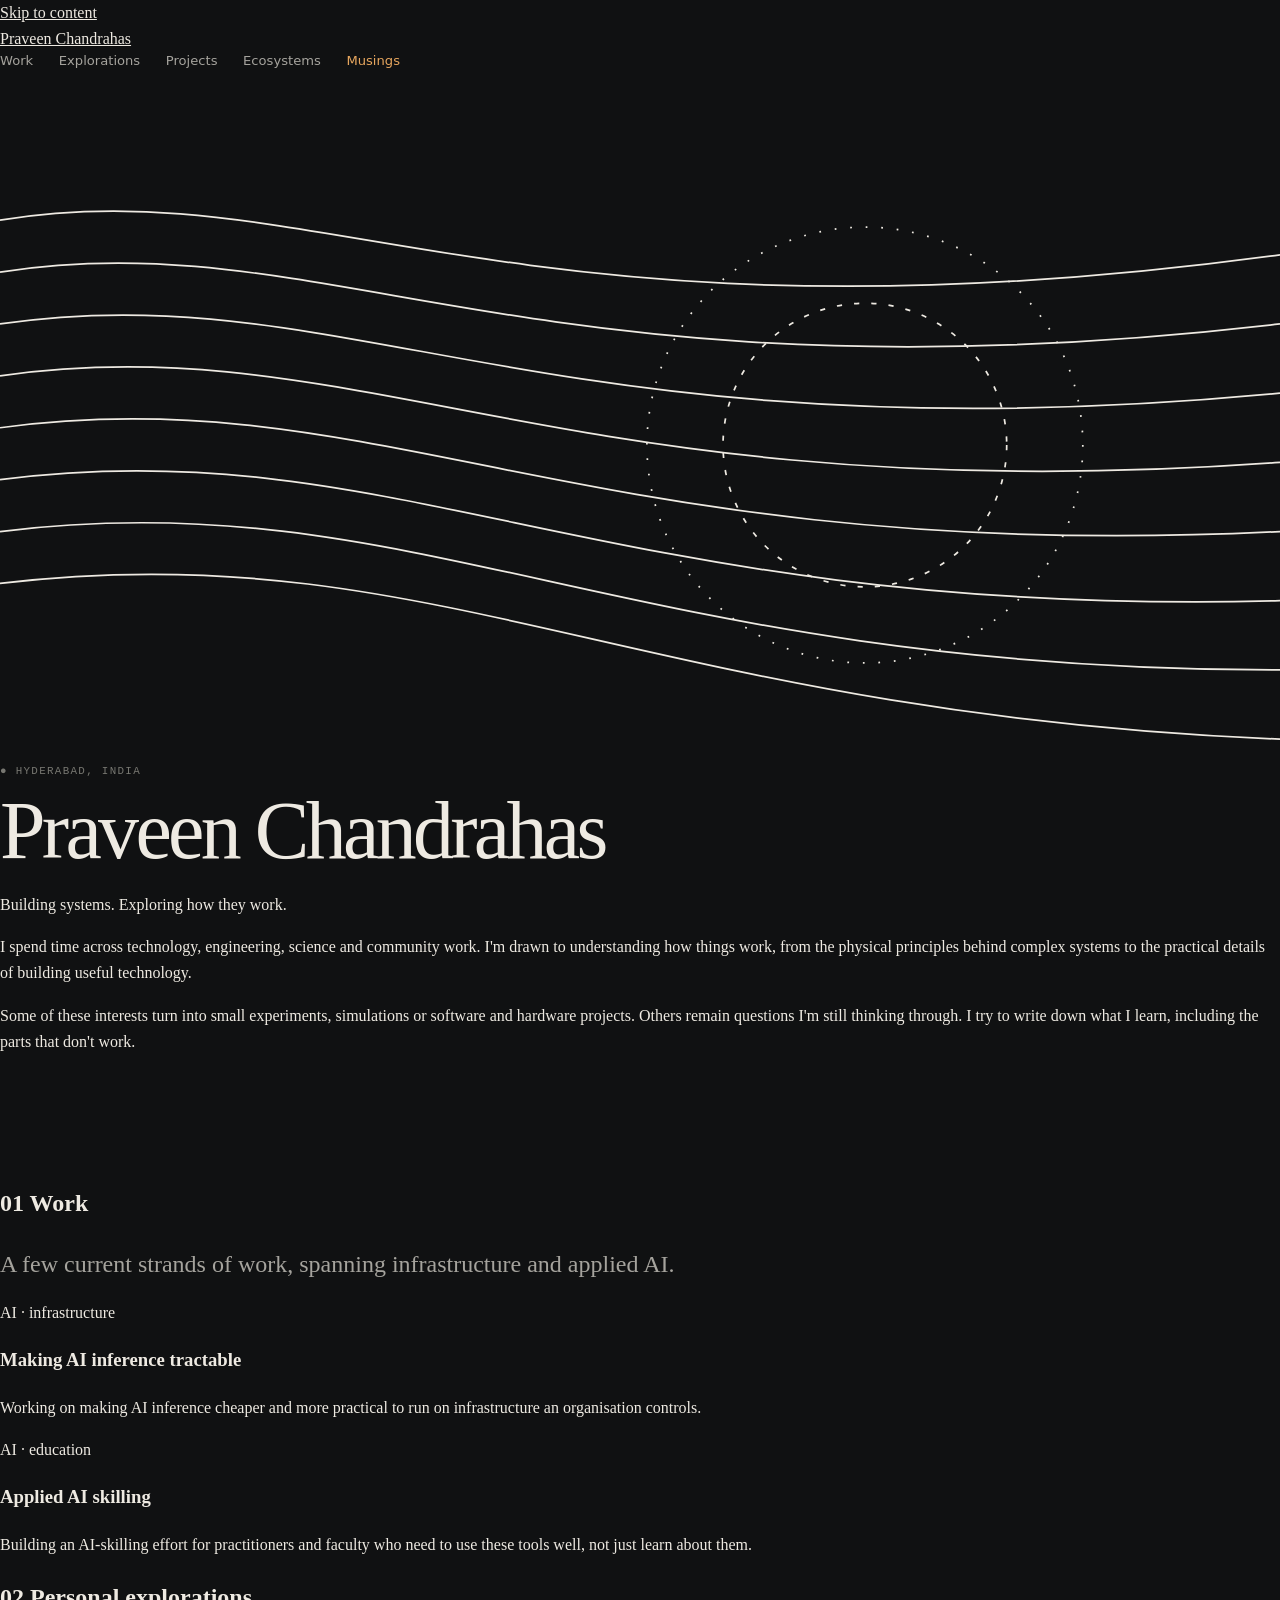
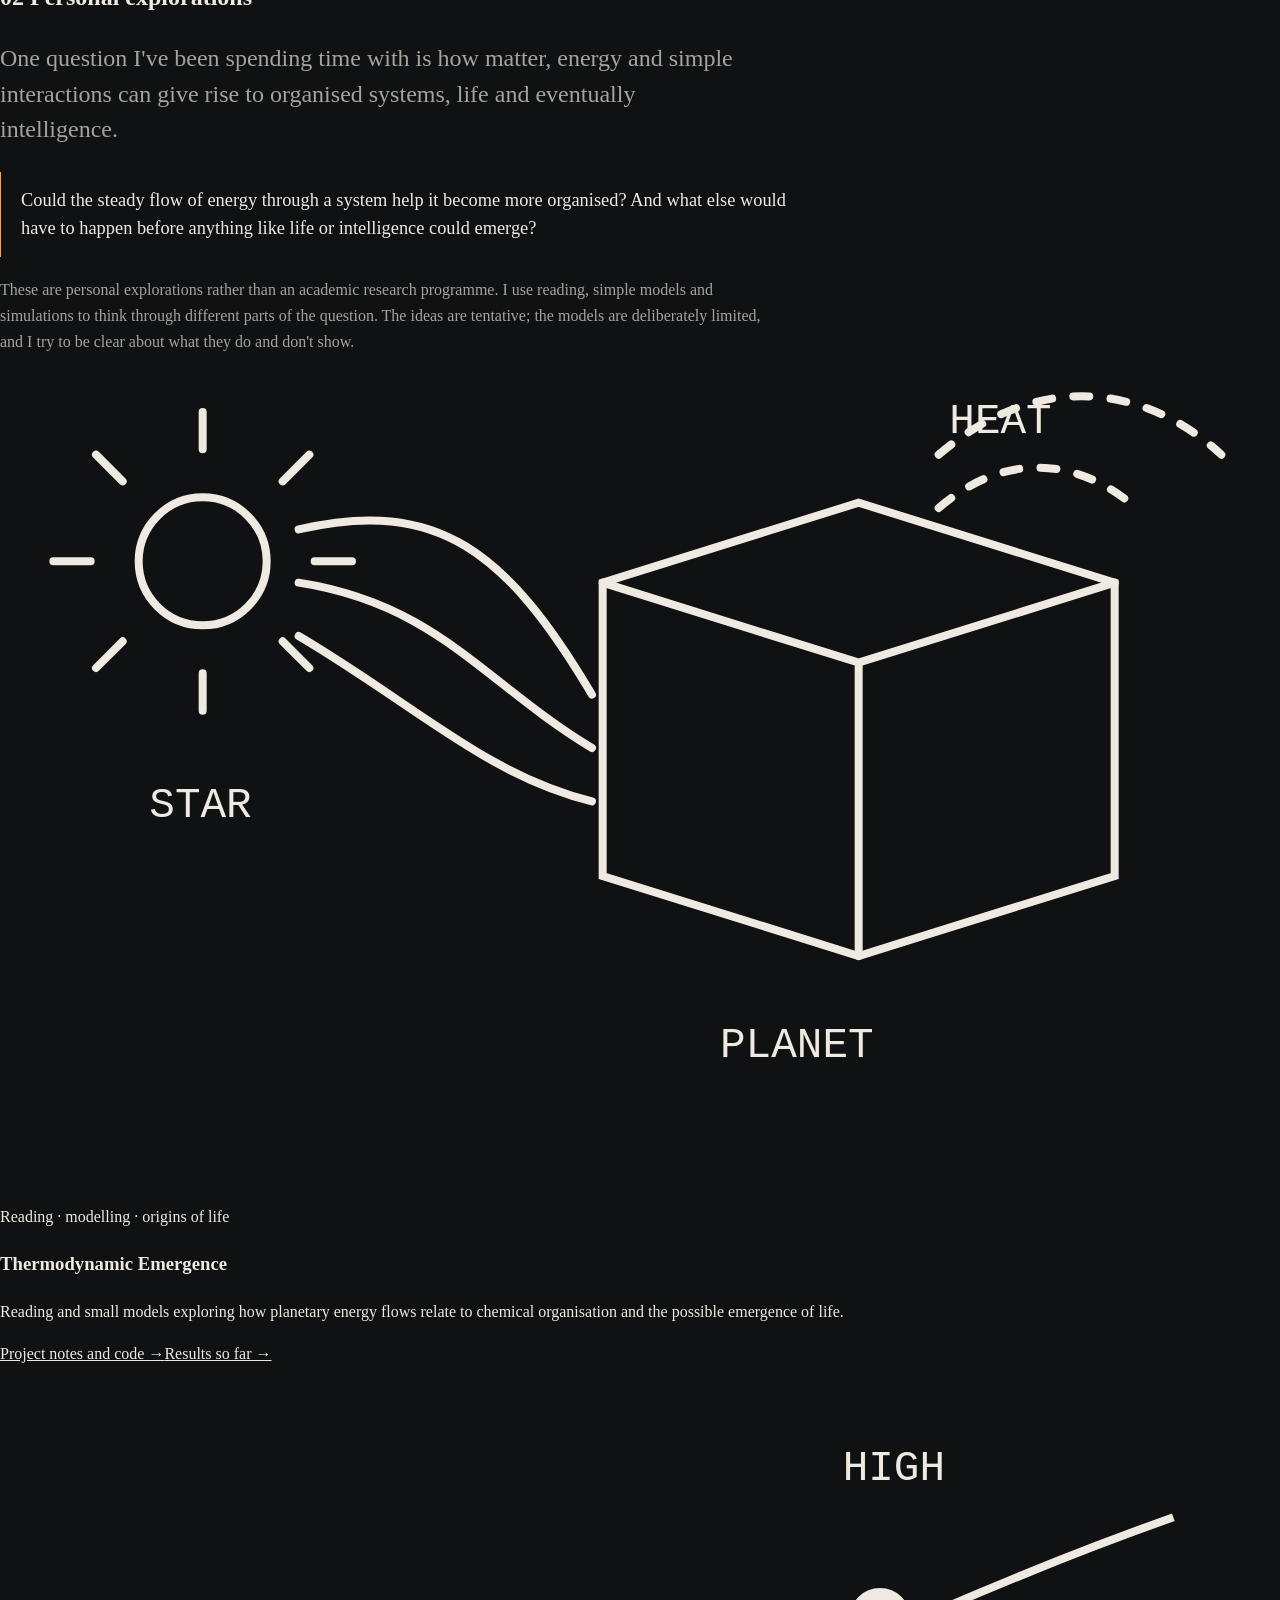
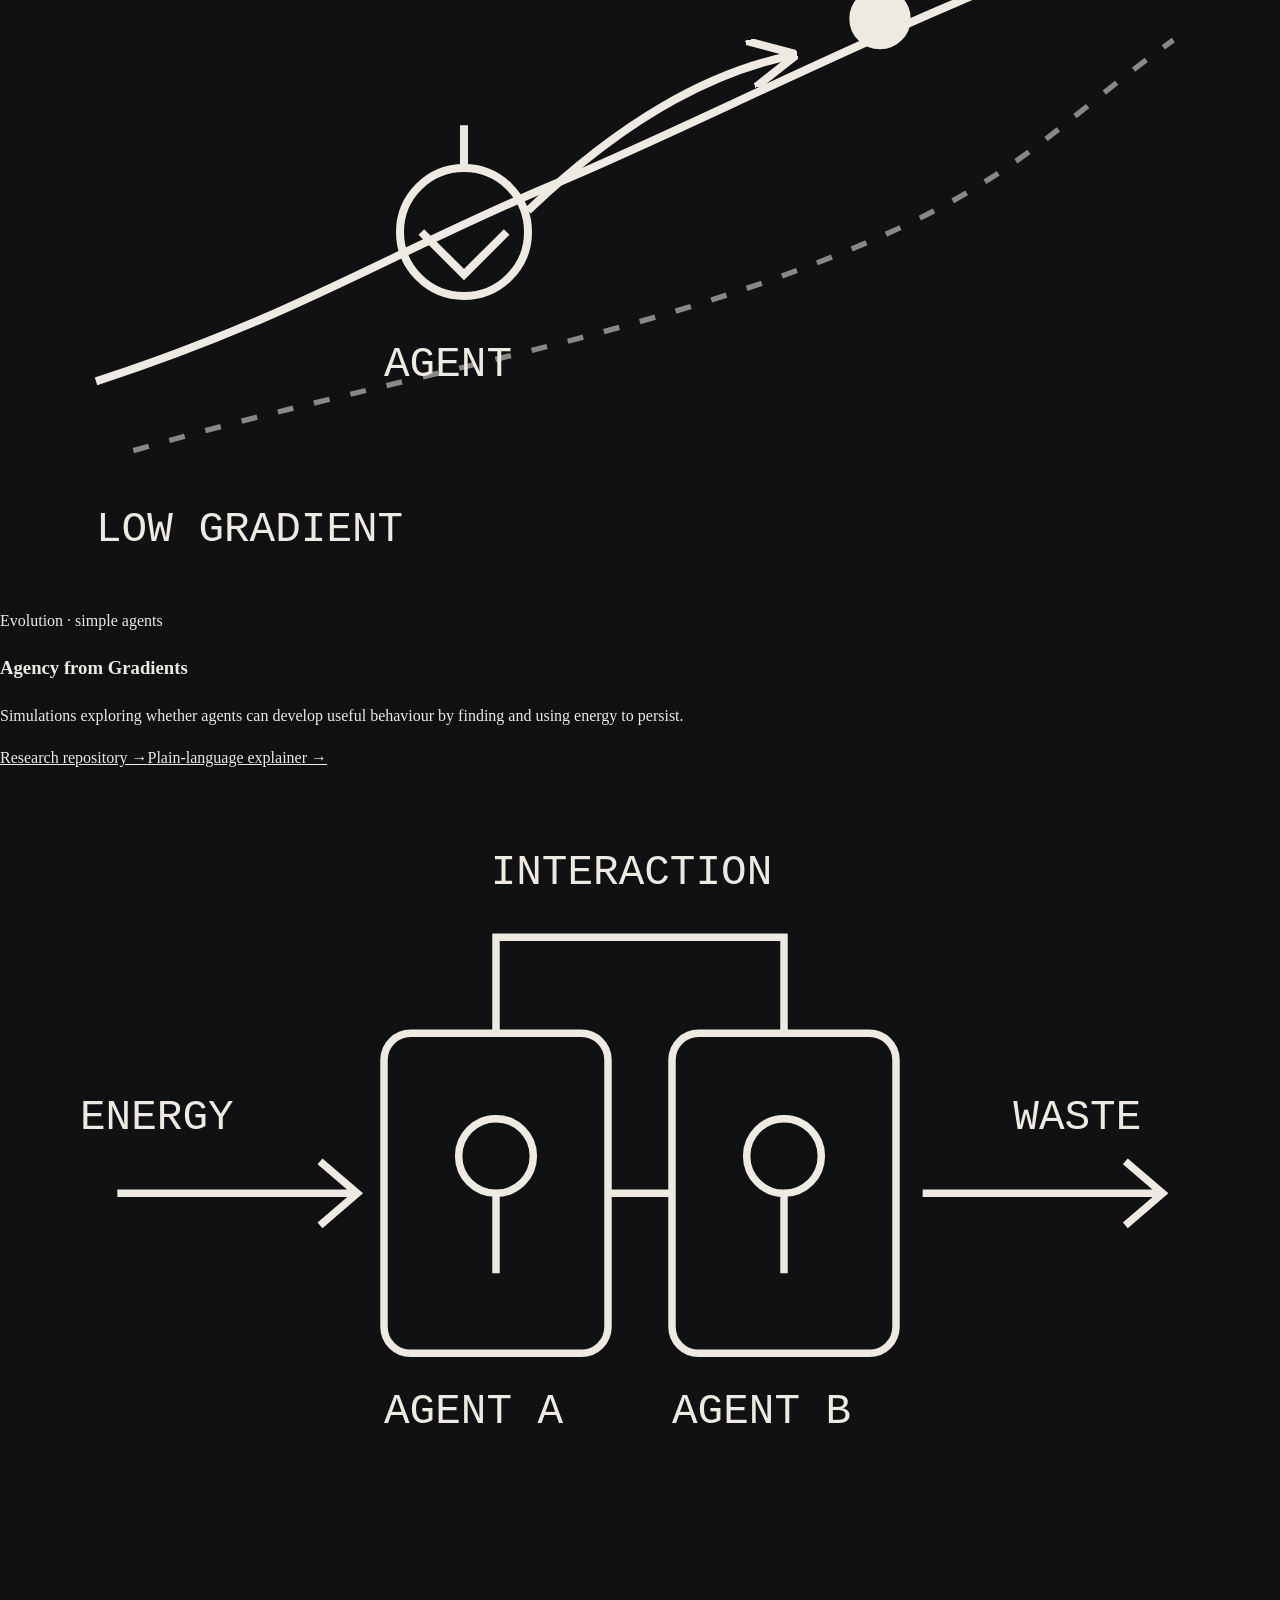
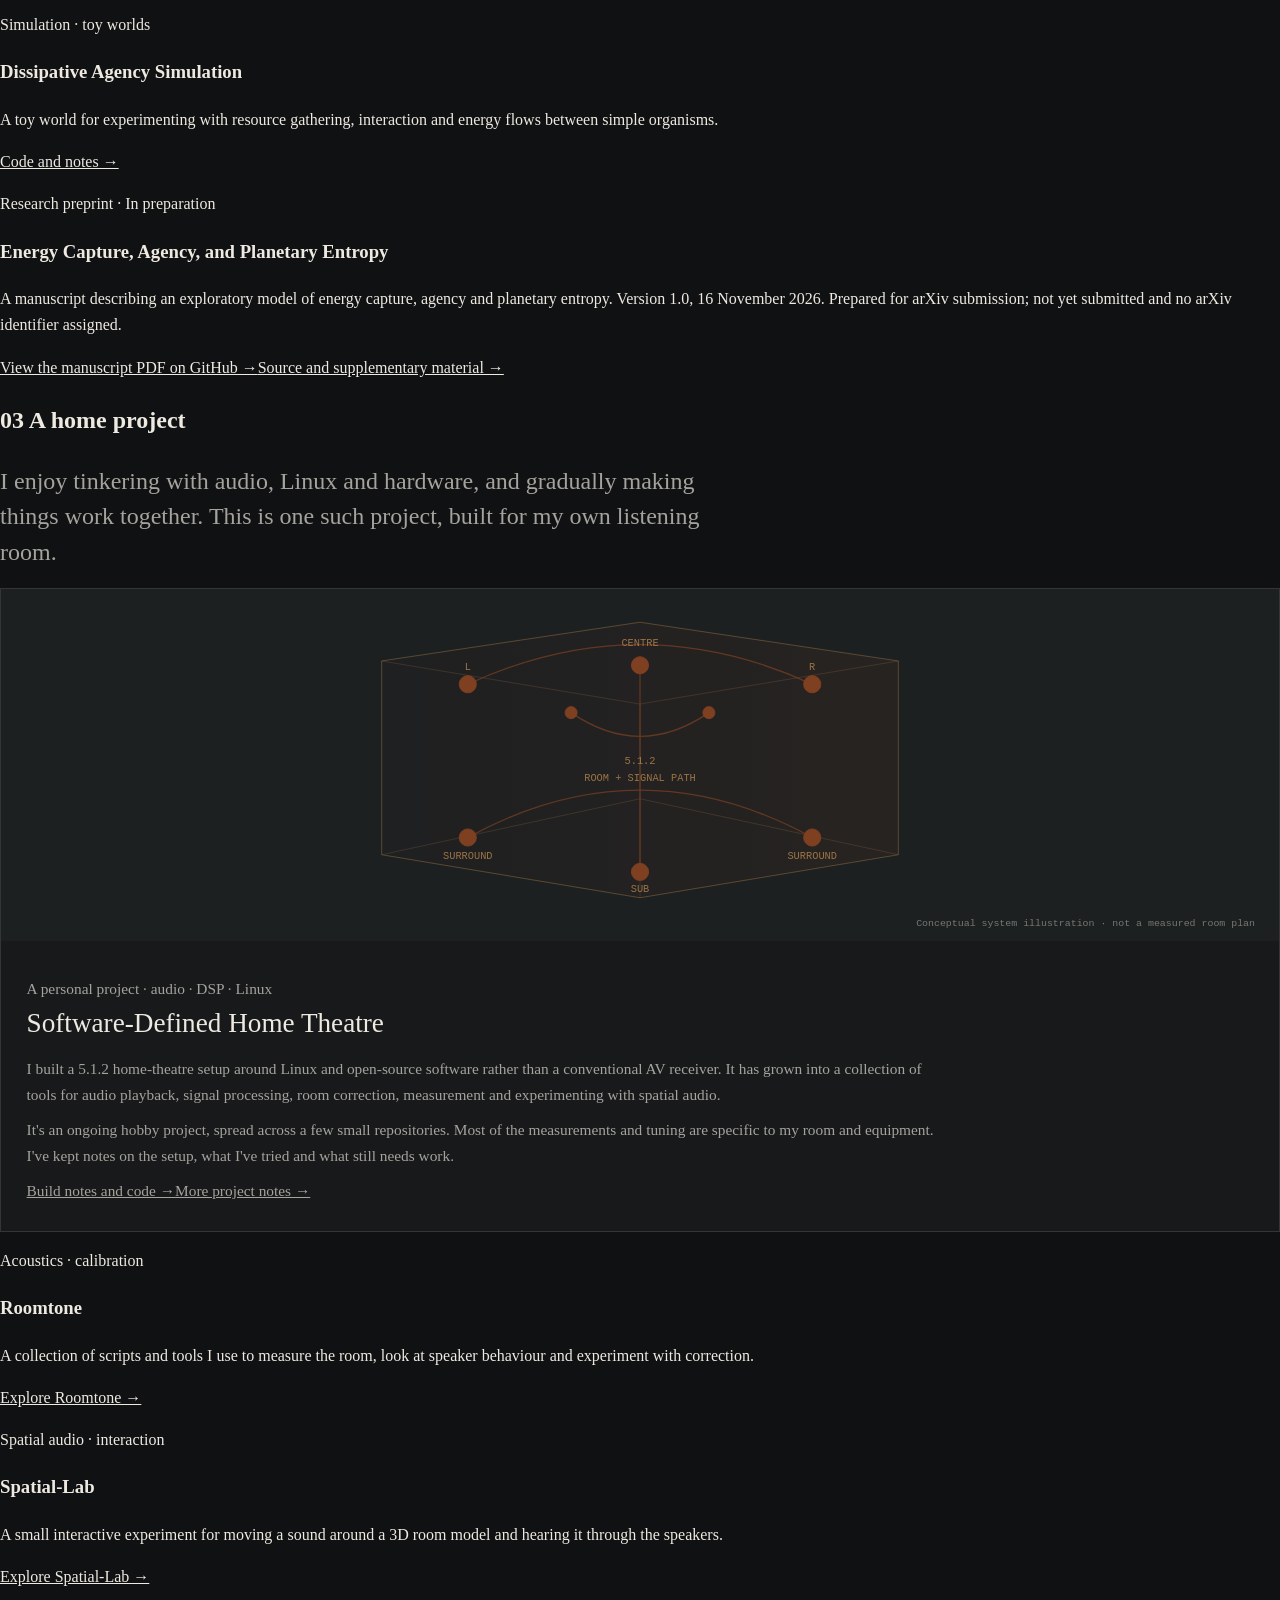
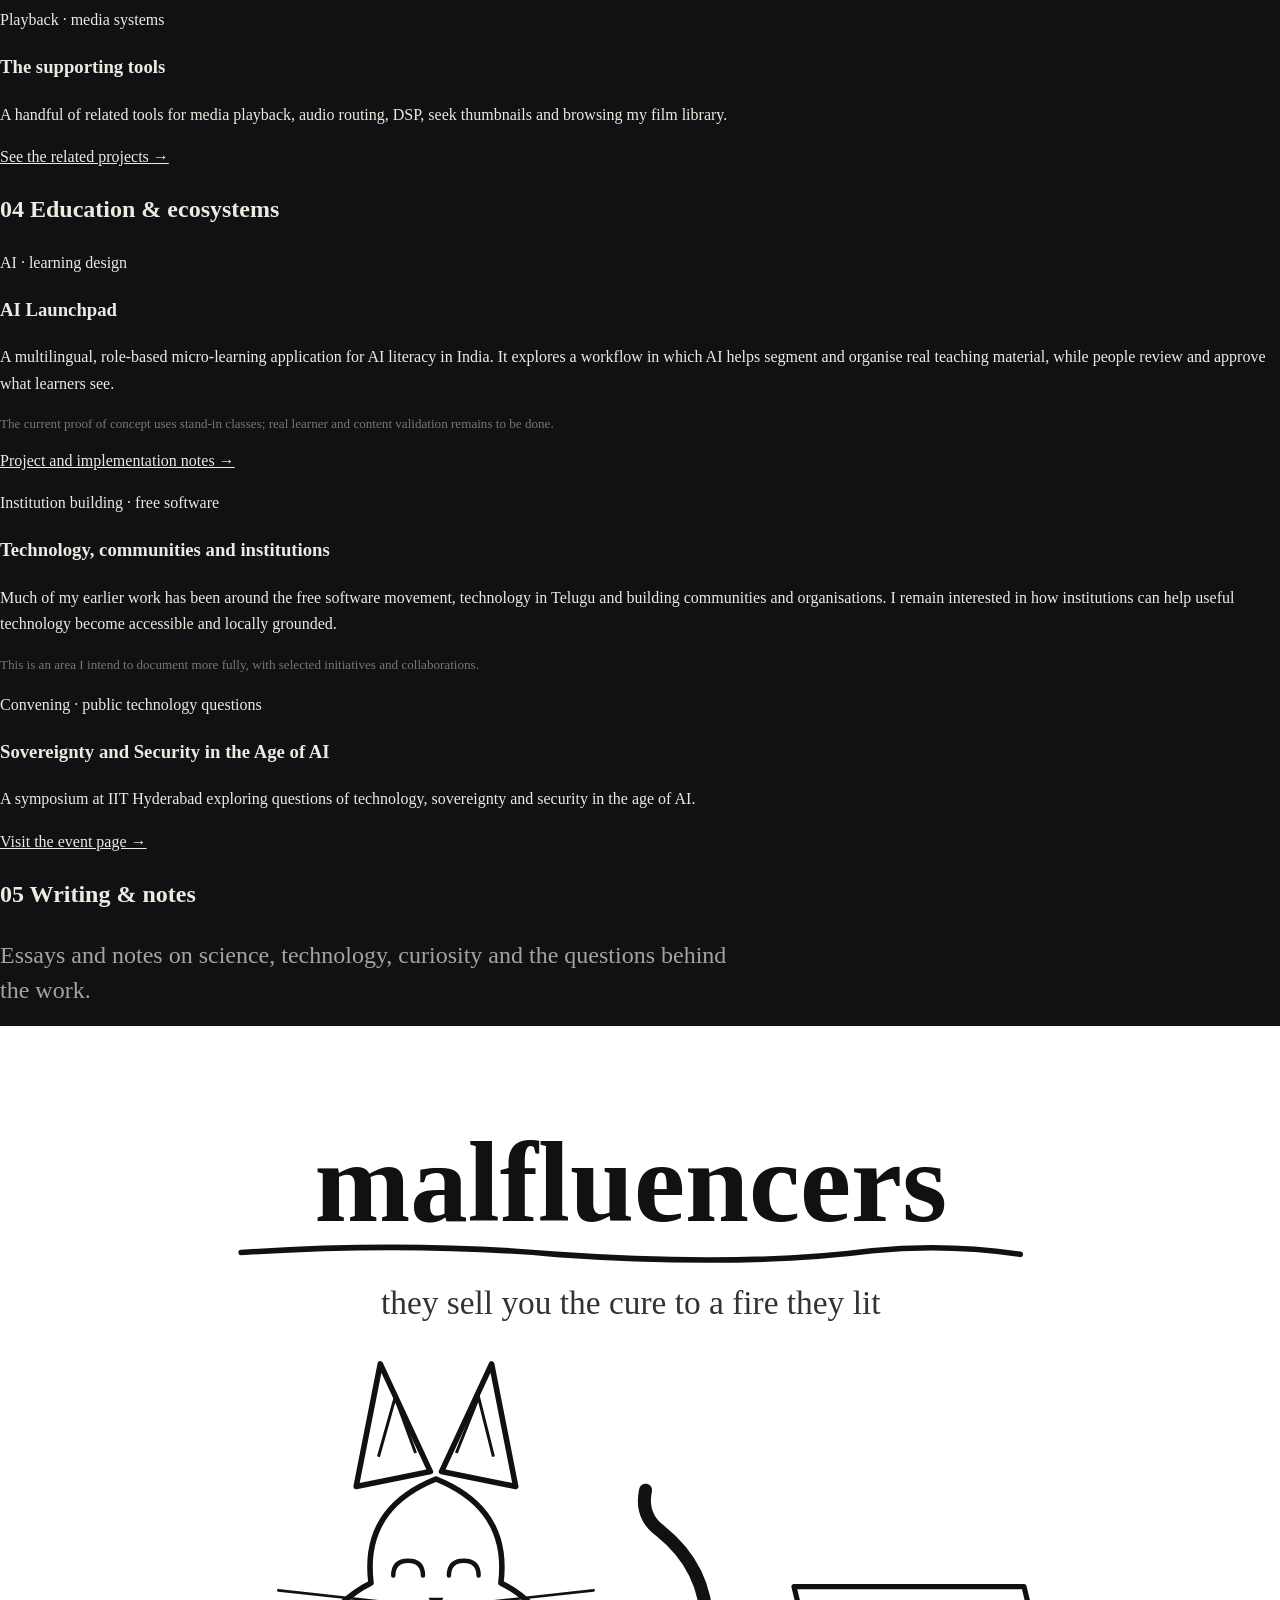
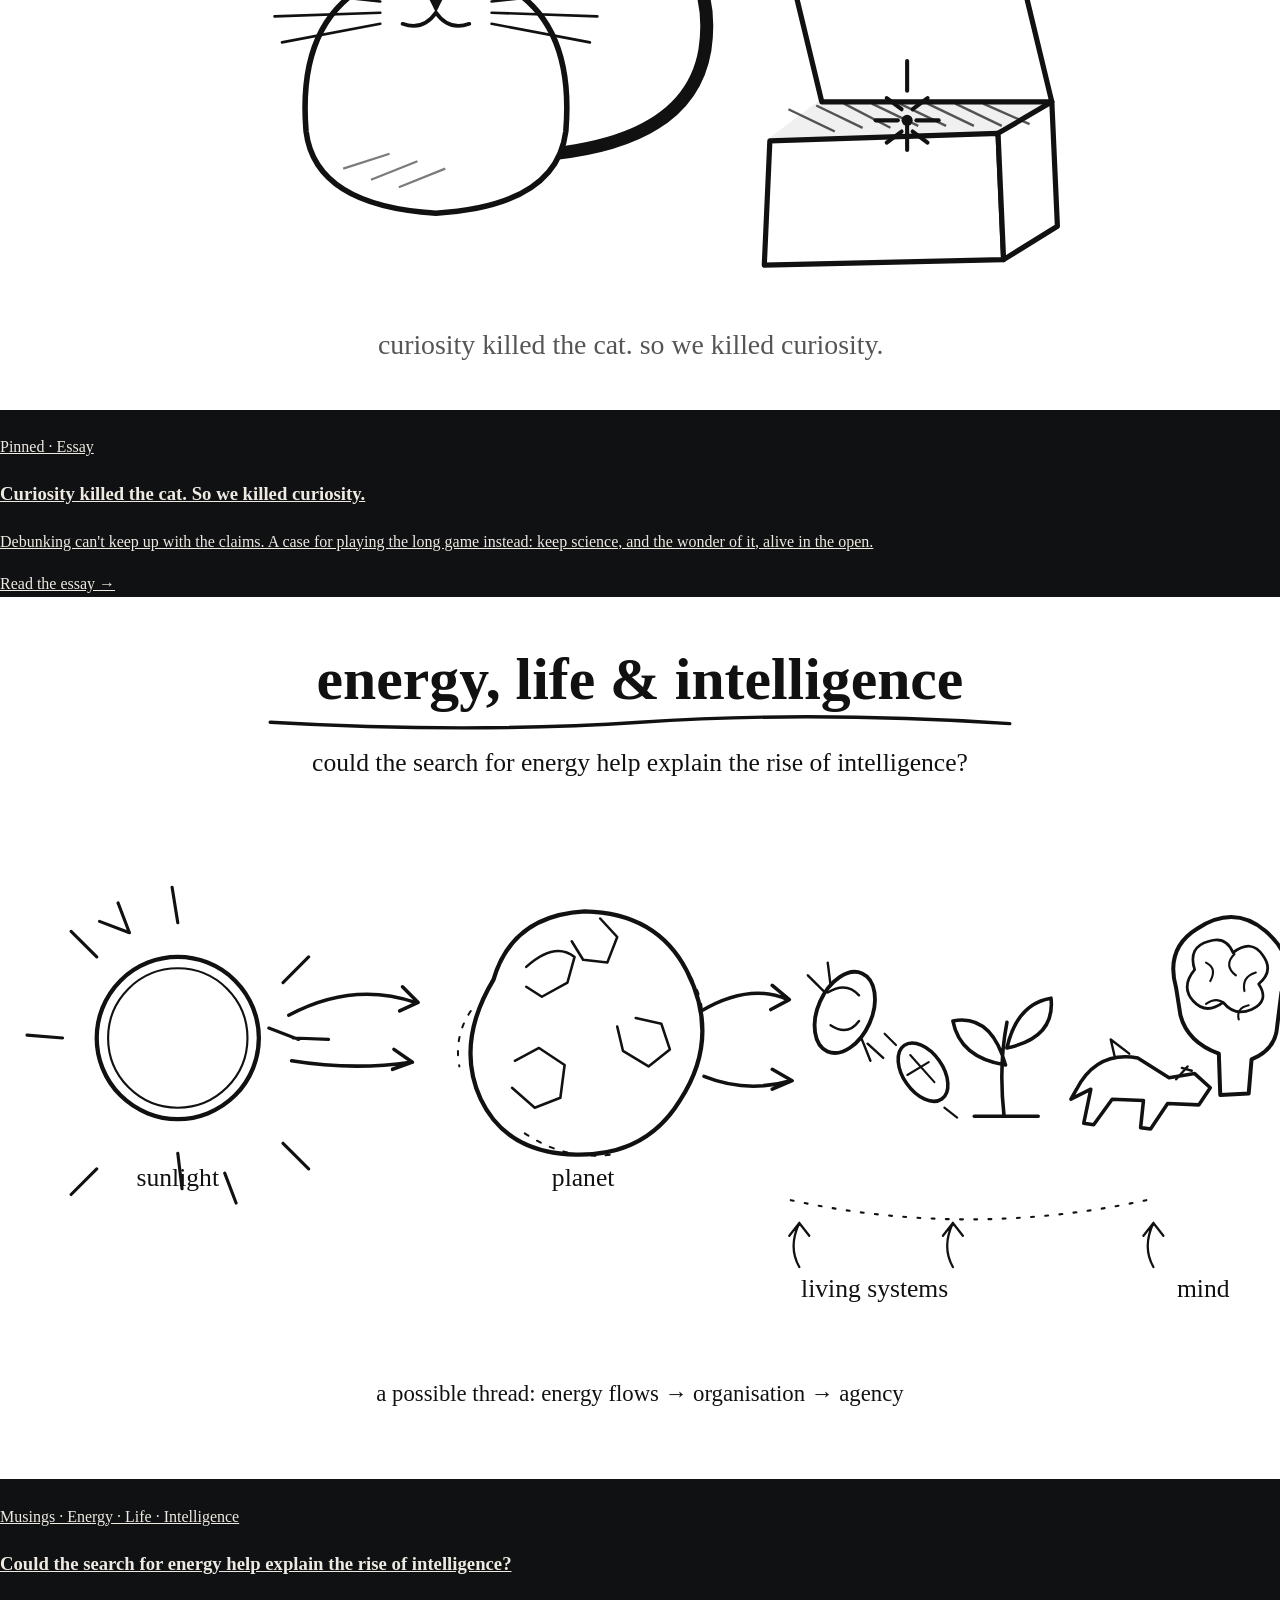
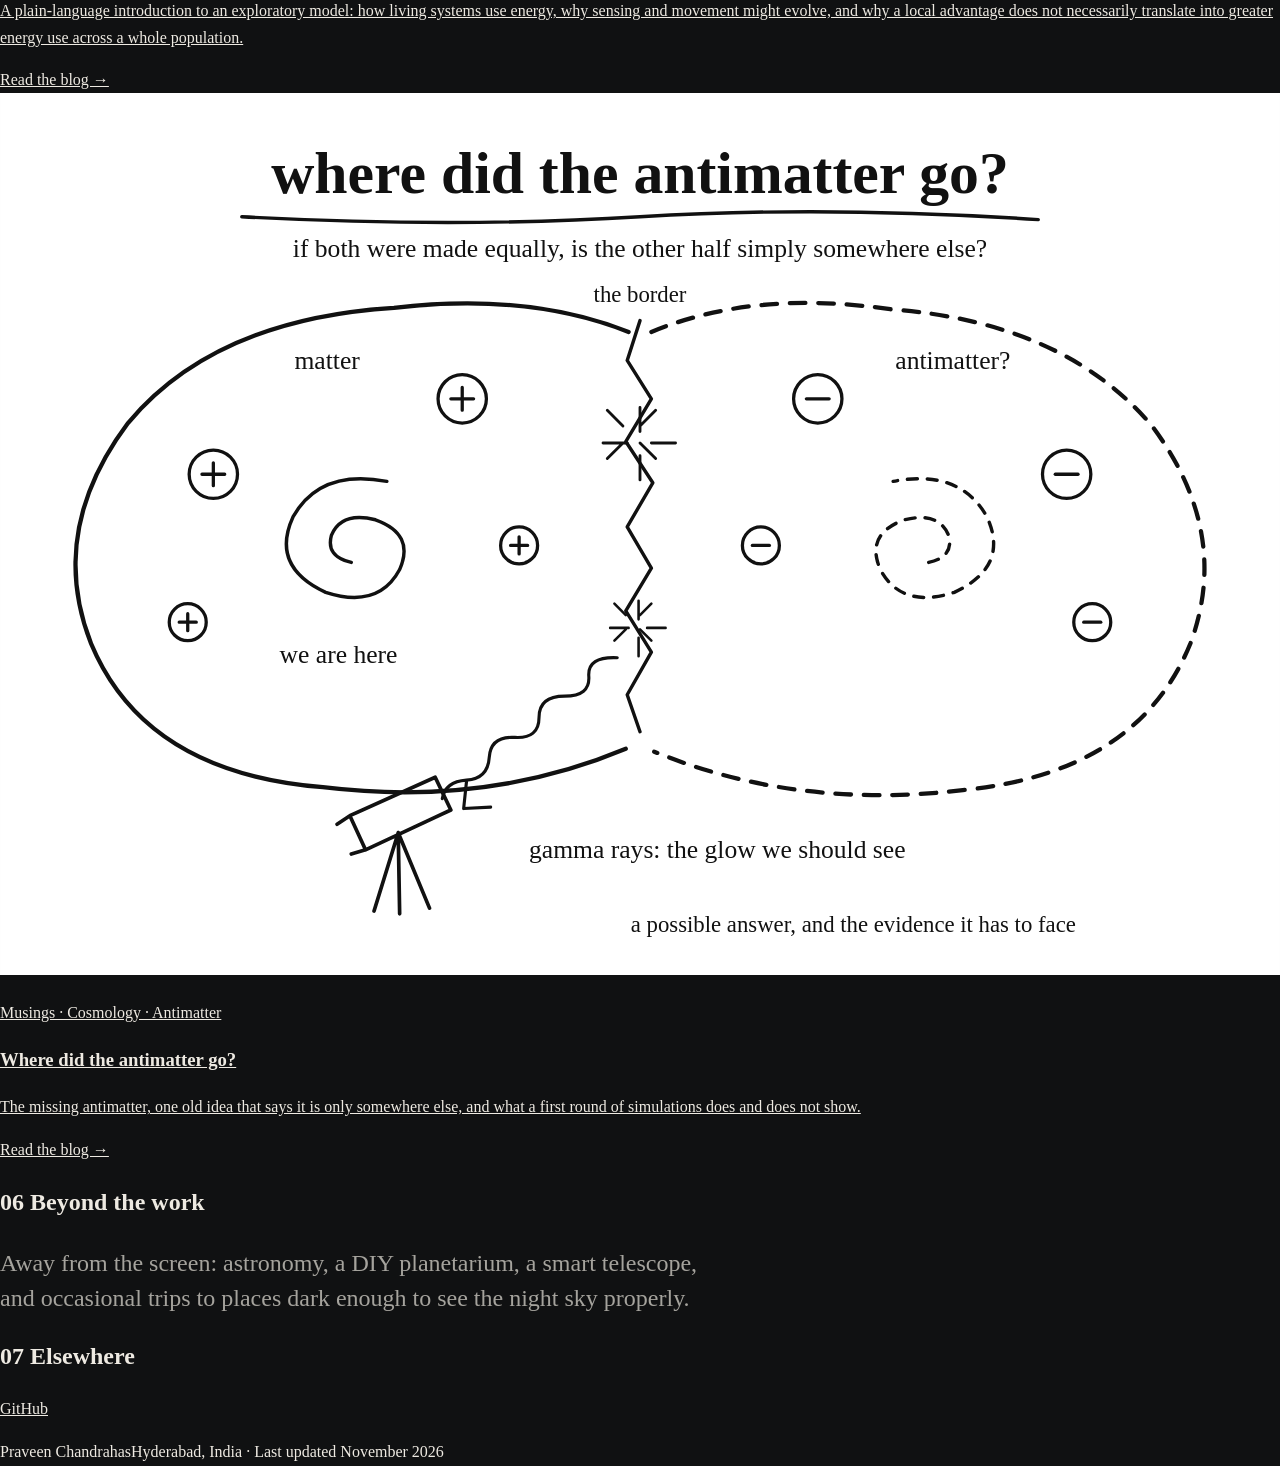
==== commit 7c135256: "Musings: pin the malfluencers essay, antimatter note third Co-Authored-By: Claude Sonnet 5.5 <norepl" ====
--- a/index.html
+++ b/index.html
@@ -143,17 +143,17 @@
 <section id="writing">
   <h2 class="label"><b>05</b> Writing &amp; notes</h2>
   <p class="intro">Essays and notes on science, technology, curiosity and the questions behind the work.</p>
-  <a class="feature" href="musings/where-did-the-antimatter-go.html">
-    <img class="sketch" src="assets/antimatter-sketch.svg" alt="Hand-drawn illustration of a matter region and an antimatter region meeting along a glowing border" loading="lazy">
-    <div class="feature-body"><p class="tag">Musings · Cosmology · Antimatter</p><h3>Where did the antimatter go?</h3><p>The missing antimatter, one old idea that says it is only somewhere else, and what a first round of simulations does and does not show.</p><span class="more">Read the blog →</span></div>
+  <a class="feature" href="musings/curiosity-killed-the-cat.html">
+    <img class="sketch" src="assets/malfluencers-sketch.svg" alt="Ink sketch of a cat beside an open box with a spark of light inside" loading="lazy">
+    <div class="feature-body"><p class="tag">Pinned · Essay</p><h3>Curiosity killed the cat. So we killed curiosity.</h3><p>Debunking can't keep up with the claims. A case for playing the long game instead: keep science, and the wonder of it, alive in the open.</p><span class="more">Read the essay →</span></div>
   </a>
   <a class="feature" href="musings/energy-and-intelligence.html">
     <img class="sketch" src="assets/energy-intelligence-sketch.svg" alt="Hand-drawn illustration of sunlight reaching a planet, energy flowing through living forms, and a brain" loading="lazy">
     <div class="feature-body"><p class="tag">Musings · Energy · Life · Intelligence</p><h3>Could the search for energy help explain the rise of intelligence?</h3><p>A plain-language introduction to an exploratory model: how living systems use energy, why sensing and movement might evolve, and why a local advantage does not necessarily translate into greater energy use across a whole population.</p><span class="more">Read the blog →</span></div>
   </a>
-  <a class="feature" href="musings/curiosity-killed-the-cat.html">
-    <img class="sketch" src="assets/malfluencers-sketch.svg" alt="Ink sketch of a cat beside an open box with a spark of light inside" loading="lazy">
-    <div class="feature-body"><p class="tag">Essay</p><h3>Curiosity killed the cat. So we killed curiosity.</h3><p>Debunking can't keep up with the claims. A case for playing the long game instead: keep science, and the wonder of it, alive in the open.</p><span class="more">Read the essay →</span></div>
+  <a class="feature" href="musings/where-did-the-antimatter-go.html">
+    <img class="sketch" src="assets/antimatter-sketch.svg" alt="Hand-drawn illustration of a matter region and an antimatter region meeting along a glowing border" loading="lazy">
+    <div class="feature-body"><p class="tag">Musings · Cosmology · Antimatter</p><h3>Where did the antimatter go?</h3><p>The missing antimatter, one old idea that says it is only somewhere else, and what a first round of simulations does and does not show.</p><span class="more">Read the blog →</span></div>
   </a>
 </section>
 
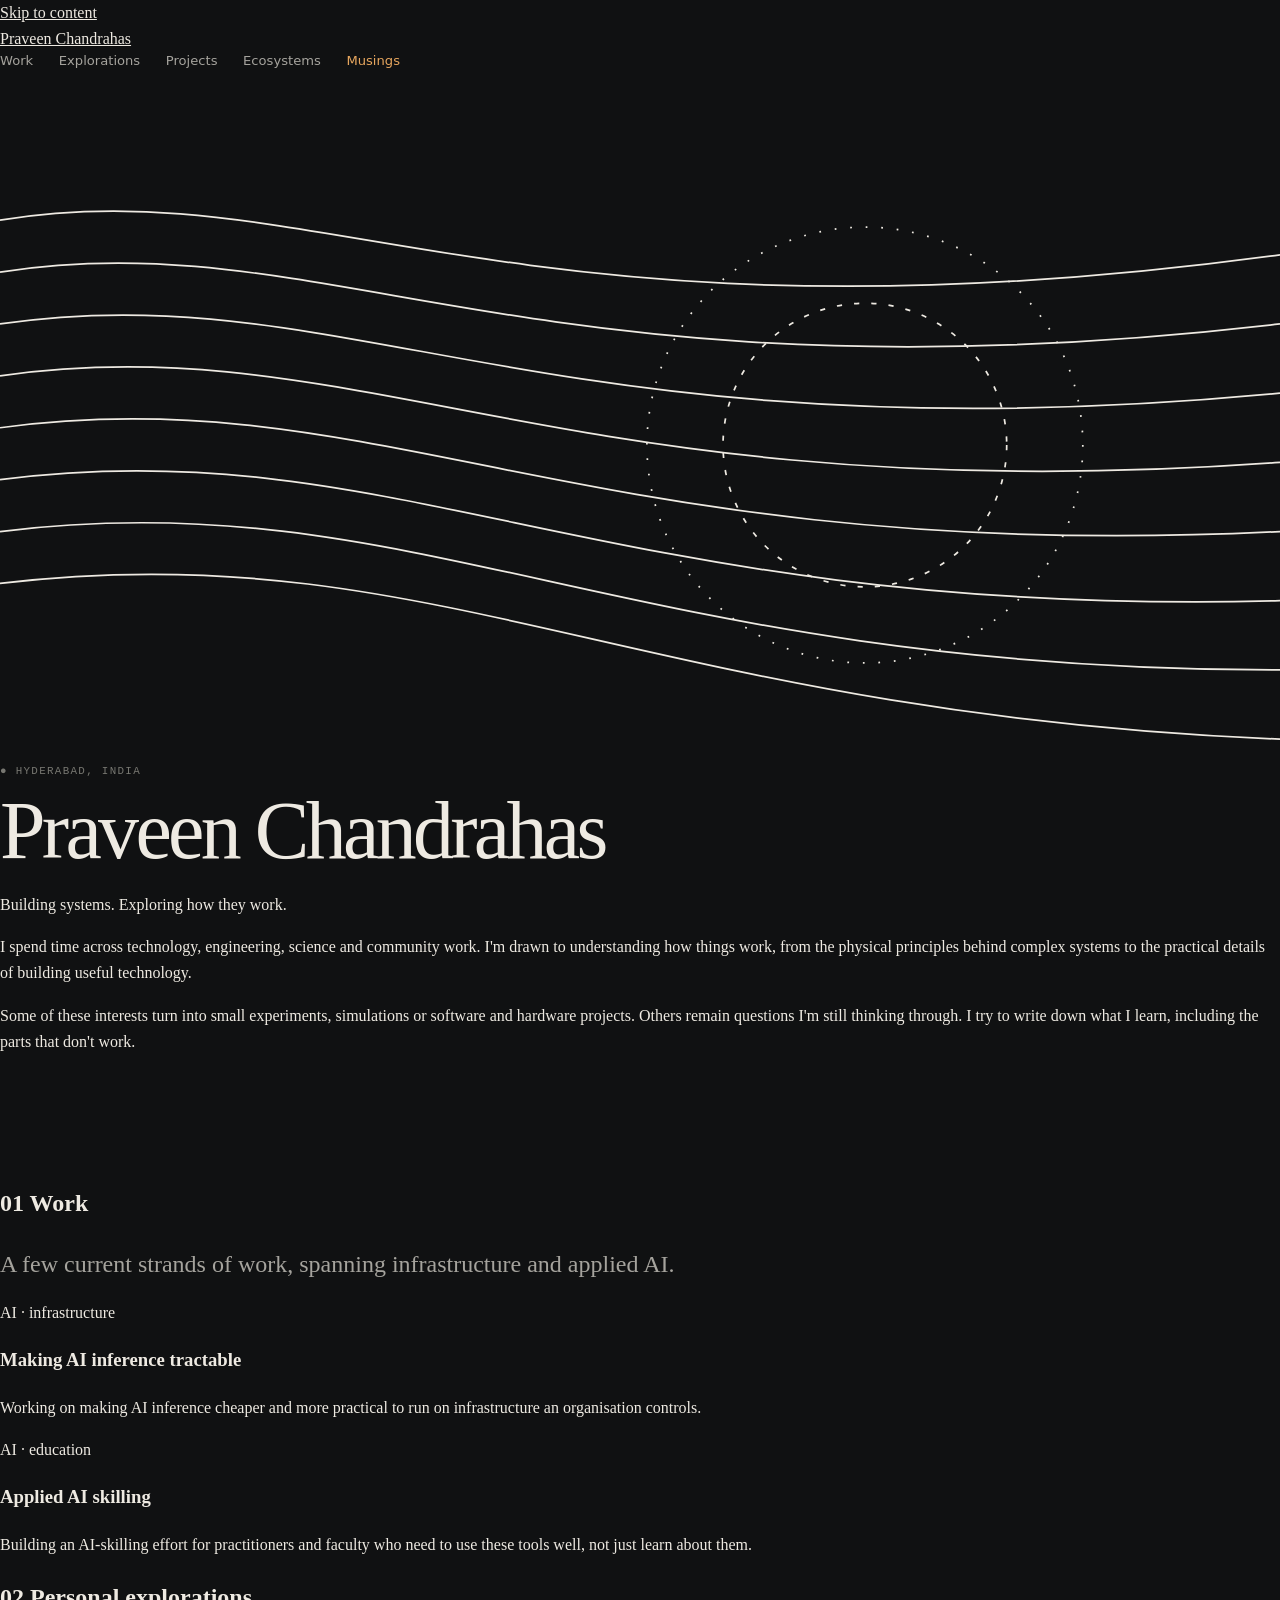
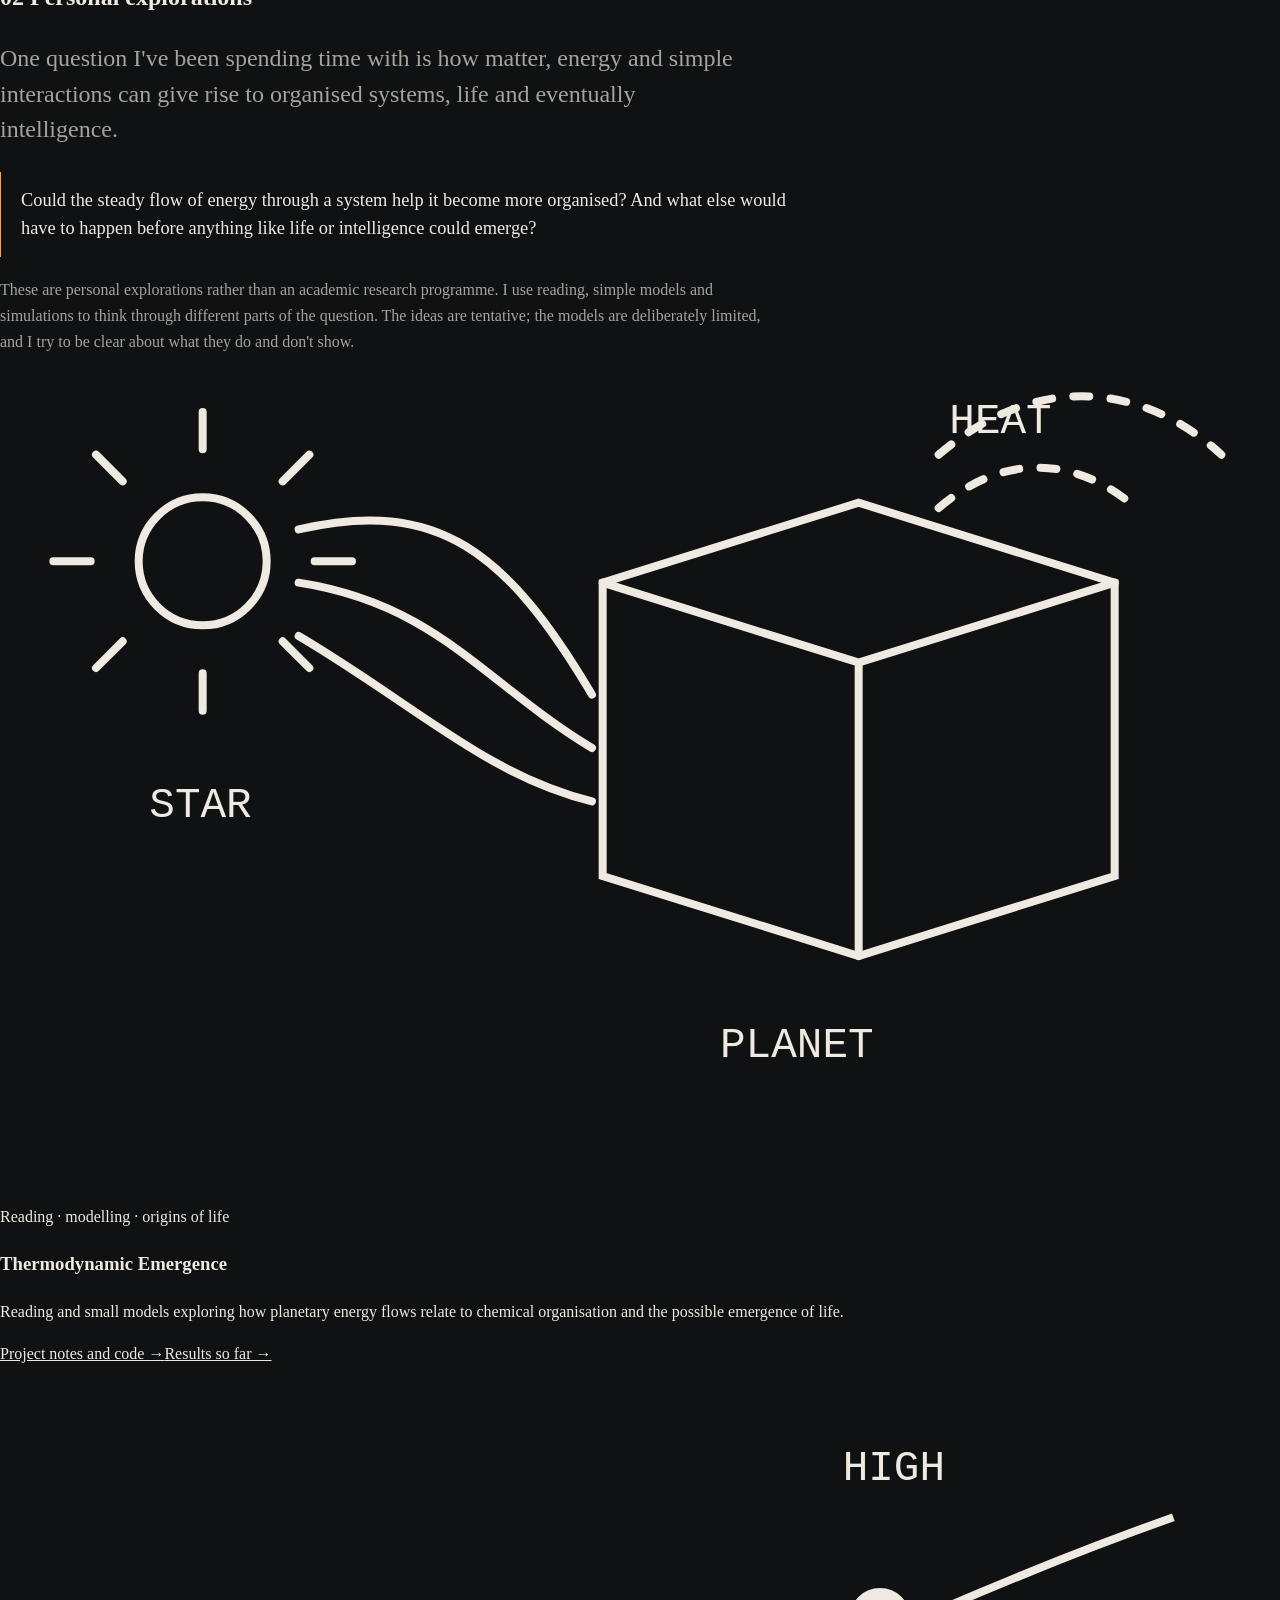
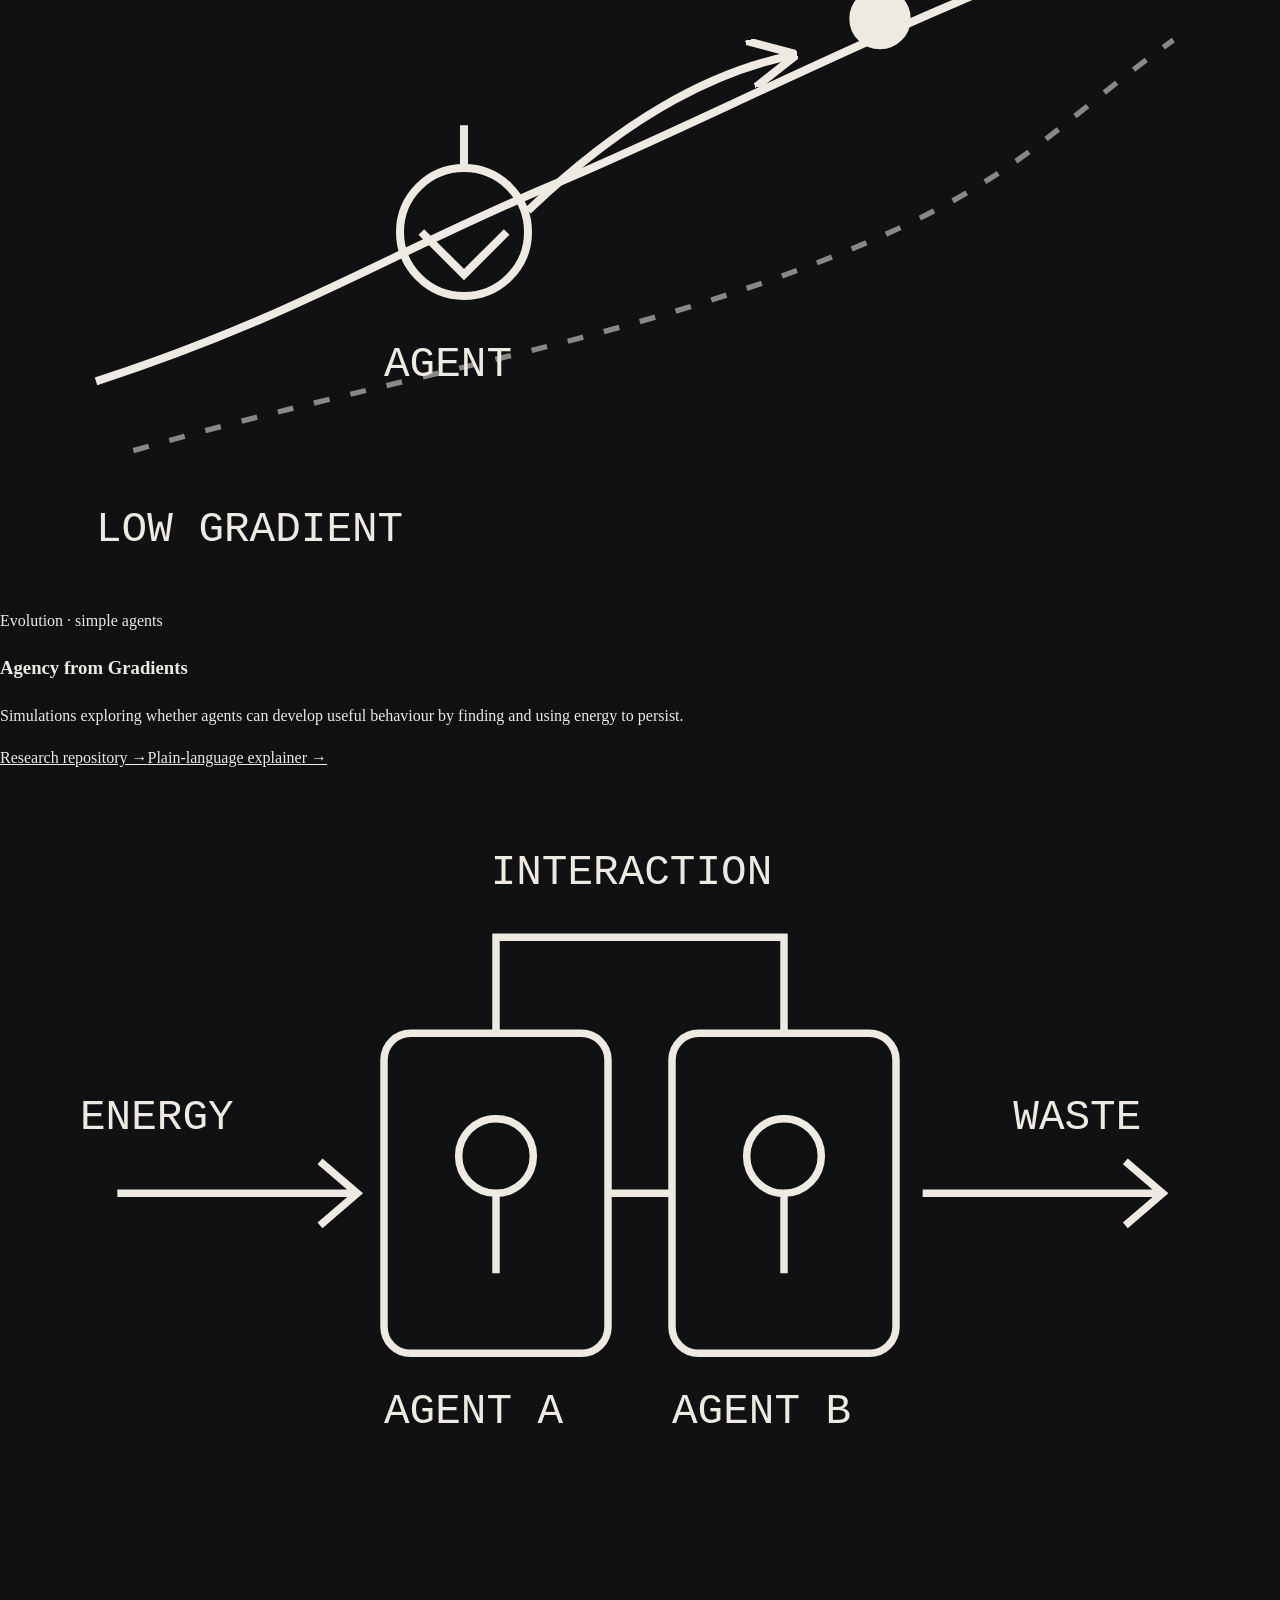
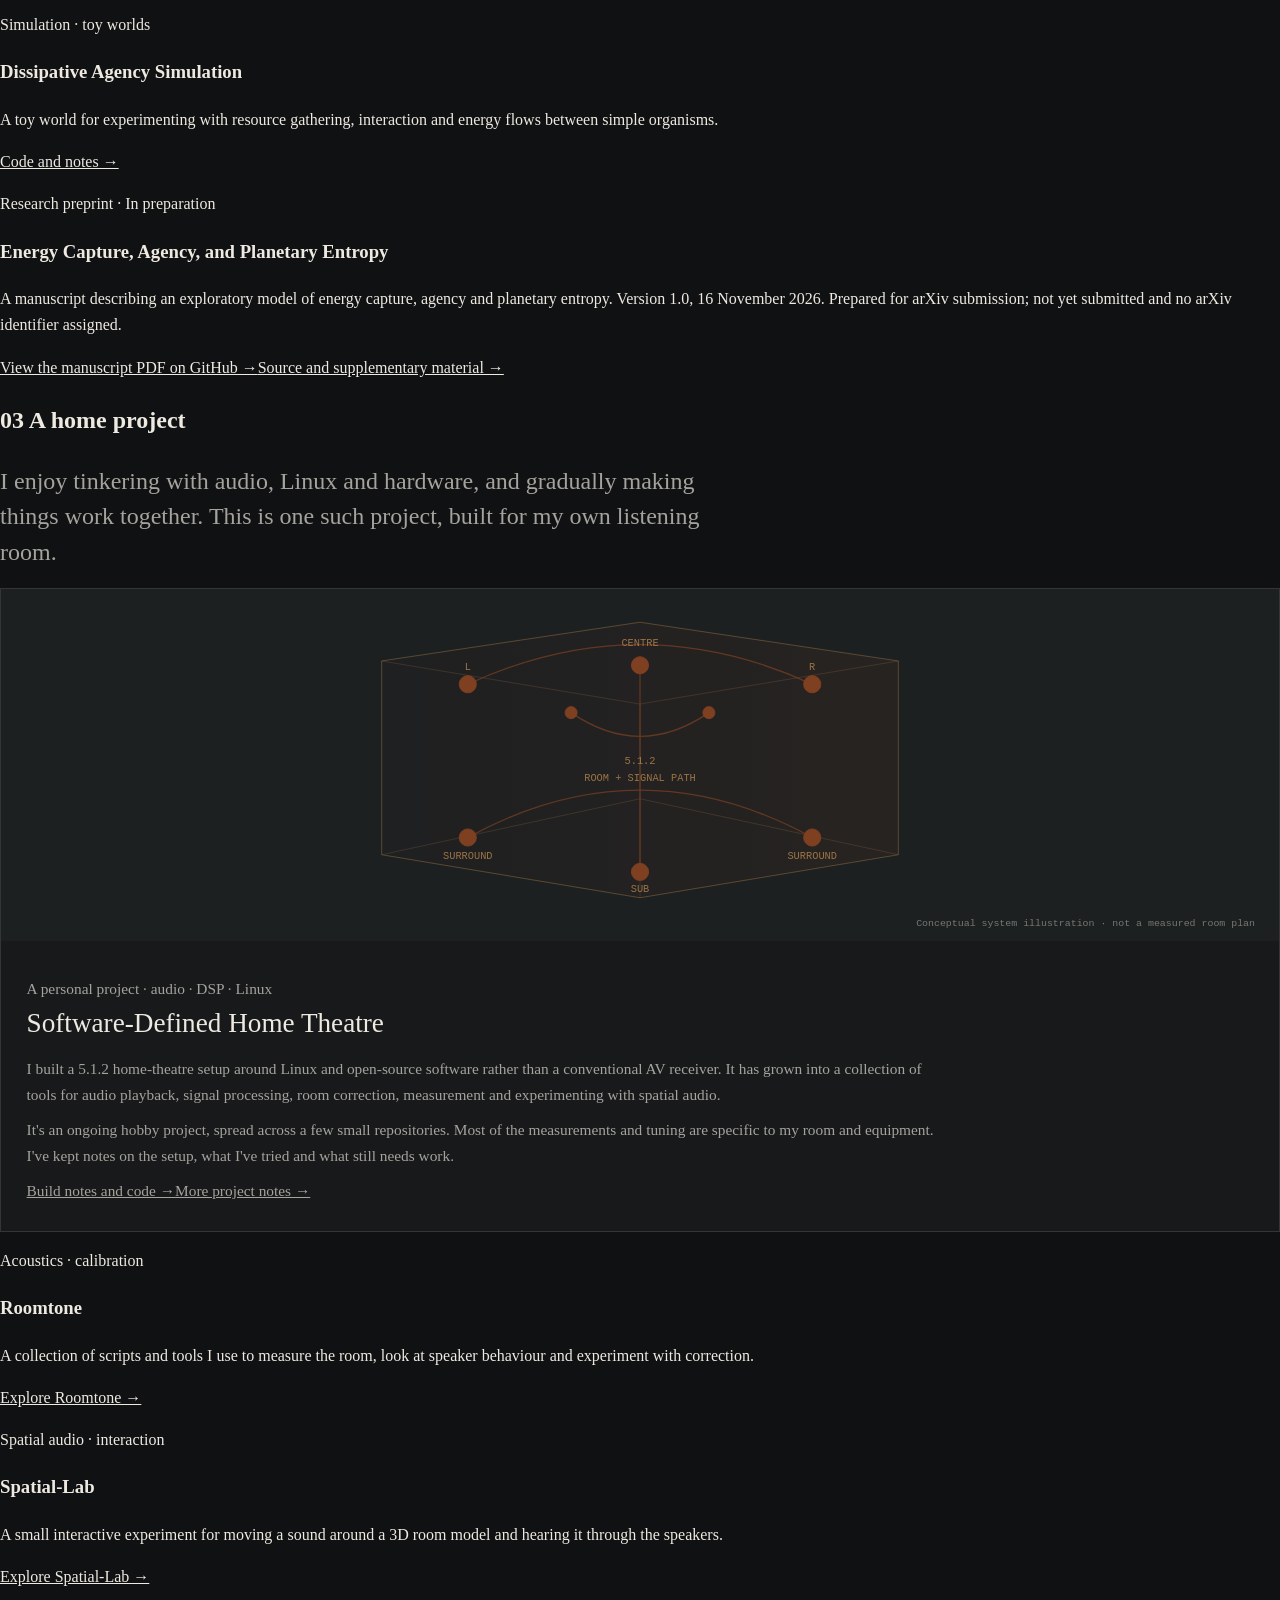
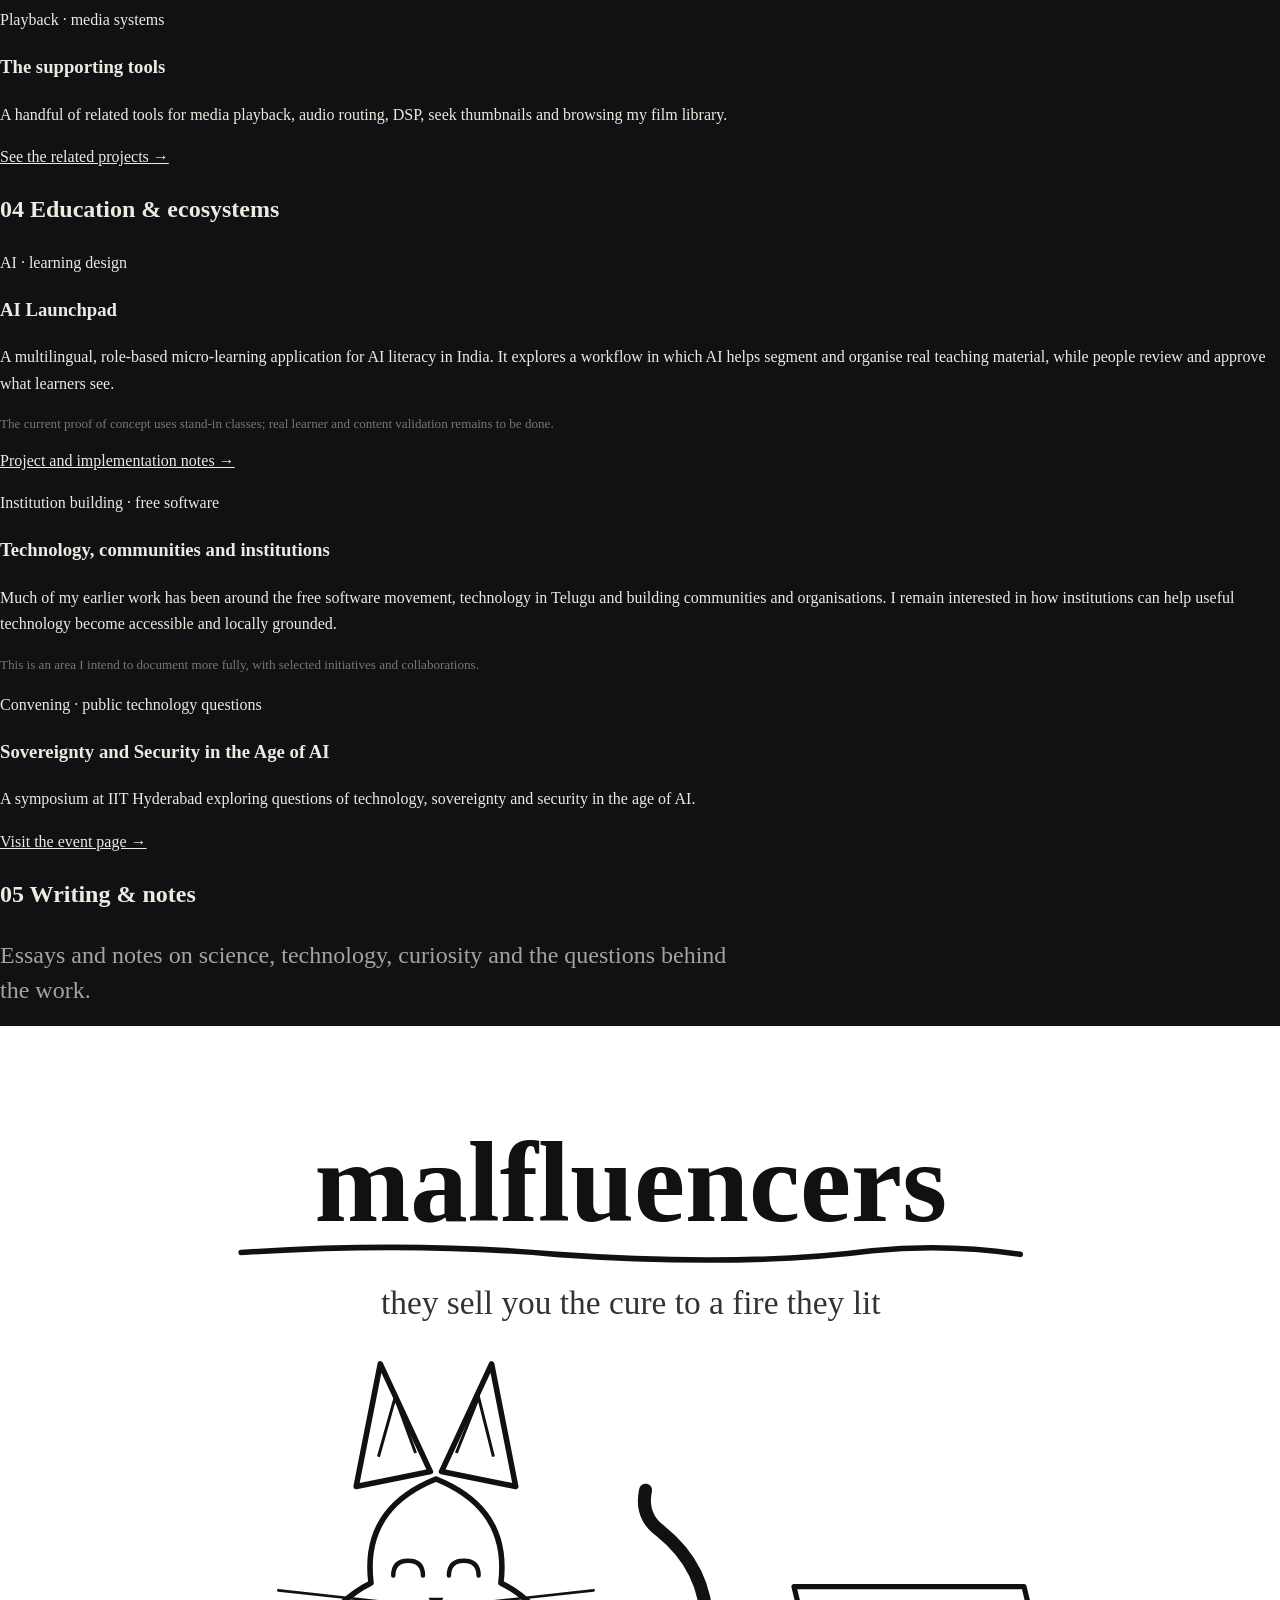
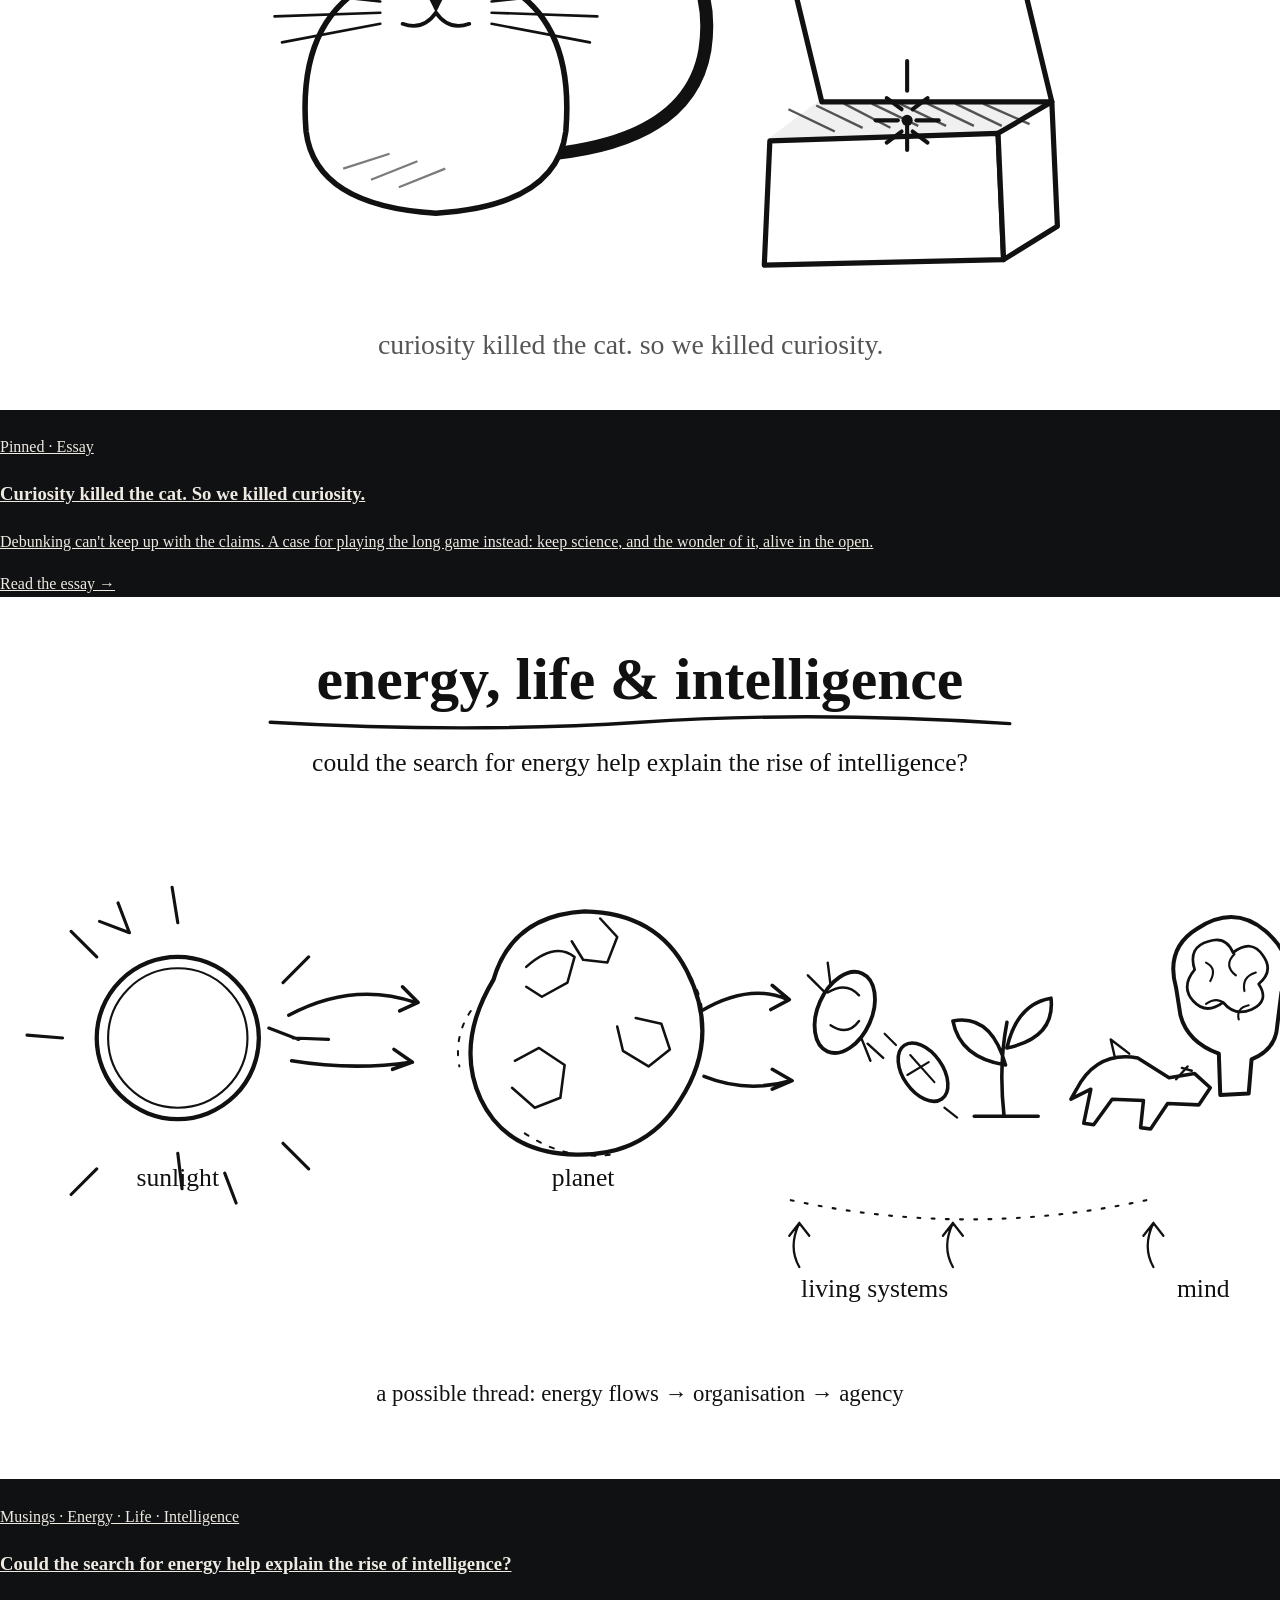
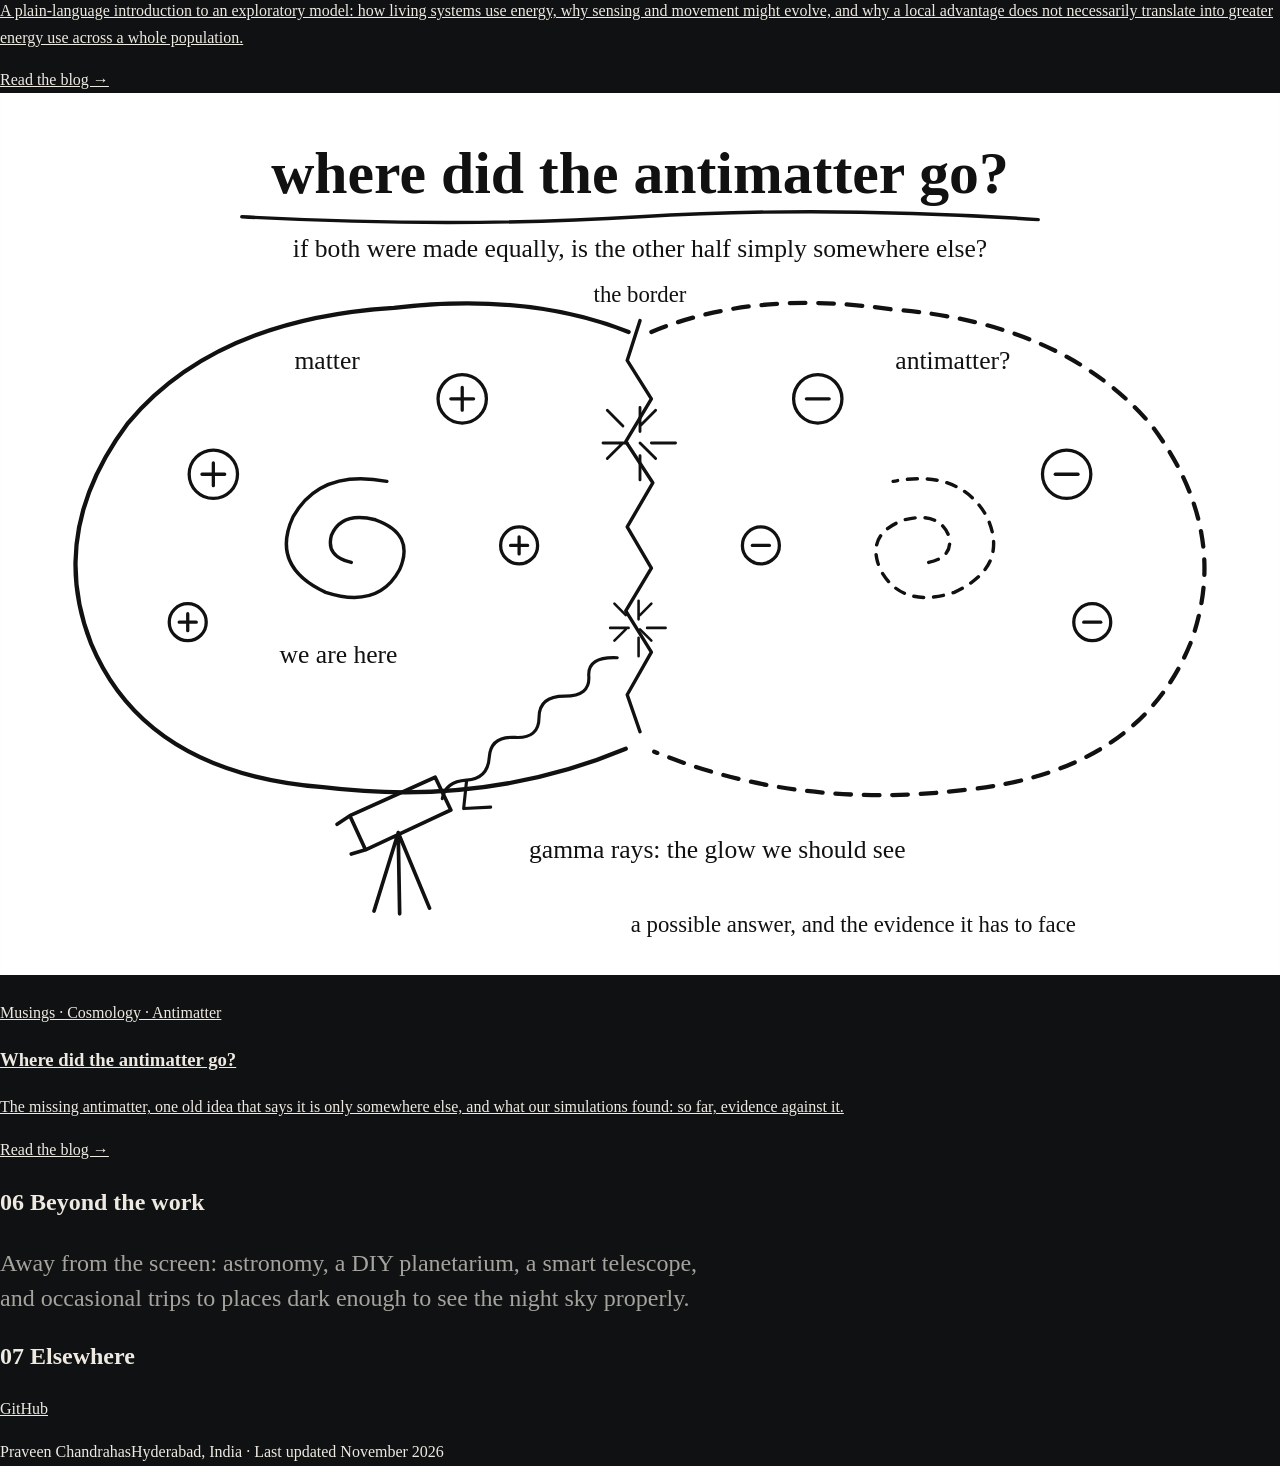
==== commit b6e17a37: "Musings: antimatter note updated with the comparison against data Co-Authored-By: Claude Sonnet 5.5 " ====
--- a/index.html
+++ b/index.html
@@ -153,7 +153,7 @@
   </a>
   <a class="feature" href="musings/where-did-the-antimatter-go.html">
     <img class="sketch" src="assets/antimatter-sketch.svg" alt="Hand-drawn illustration of a matter region and an antimatter region meeting along a glowing border" loading="lazy">
-    <div class="feature-body"><p class="tag">Musings · Cosmology · Antimatter</p><h3>Where did the antimatter go?</h3><p>The missing antimatter, one old idea that says it is only somewhere else, and what a first round of simulations does and does not show.</p><span class="more">Read the blog →</span></div>
+    <div class="feature-body"><p class="tag">Musings · Cosmology · Antimatter</p><h3>Where did the antimatter go?</h3><p>The missing antimatter, one old idea that says it is only somewhere else, and what our simulations found: so far, evidence against it.</p><span class="more">Read the blog →</span></div>
   </a>
 </section>
 
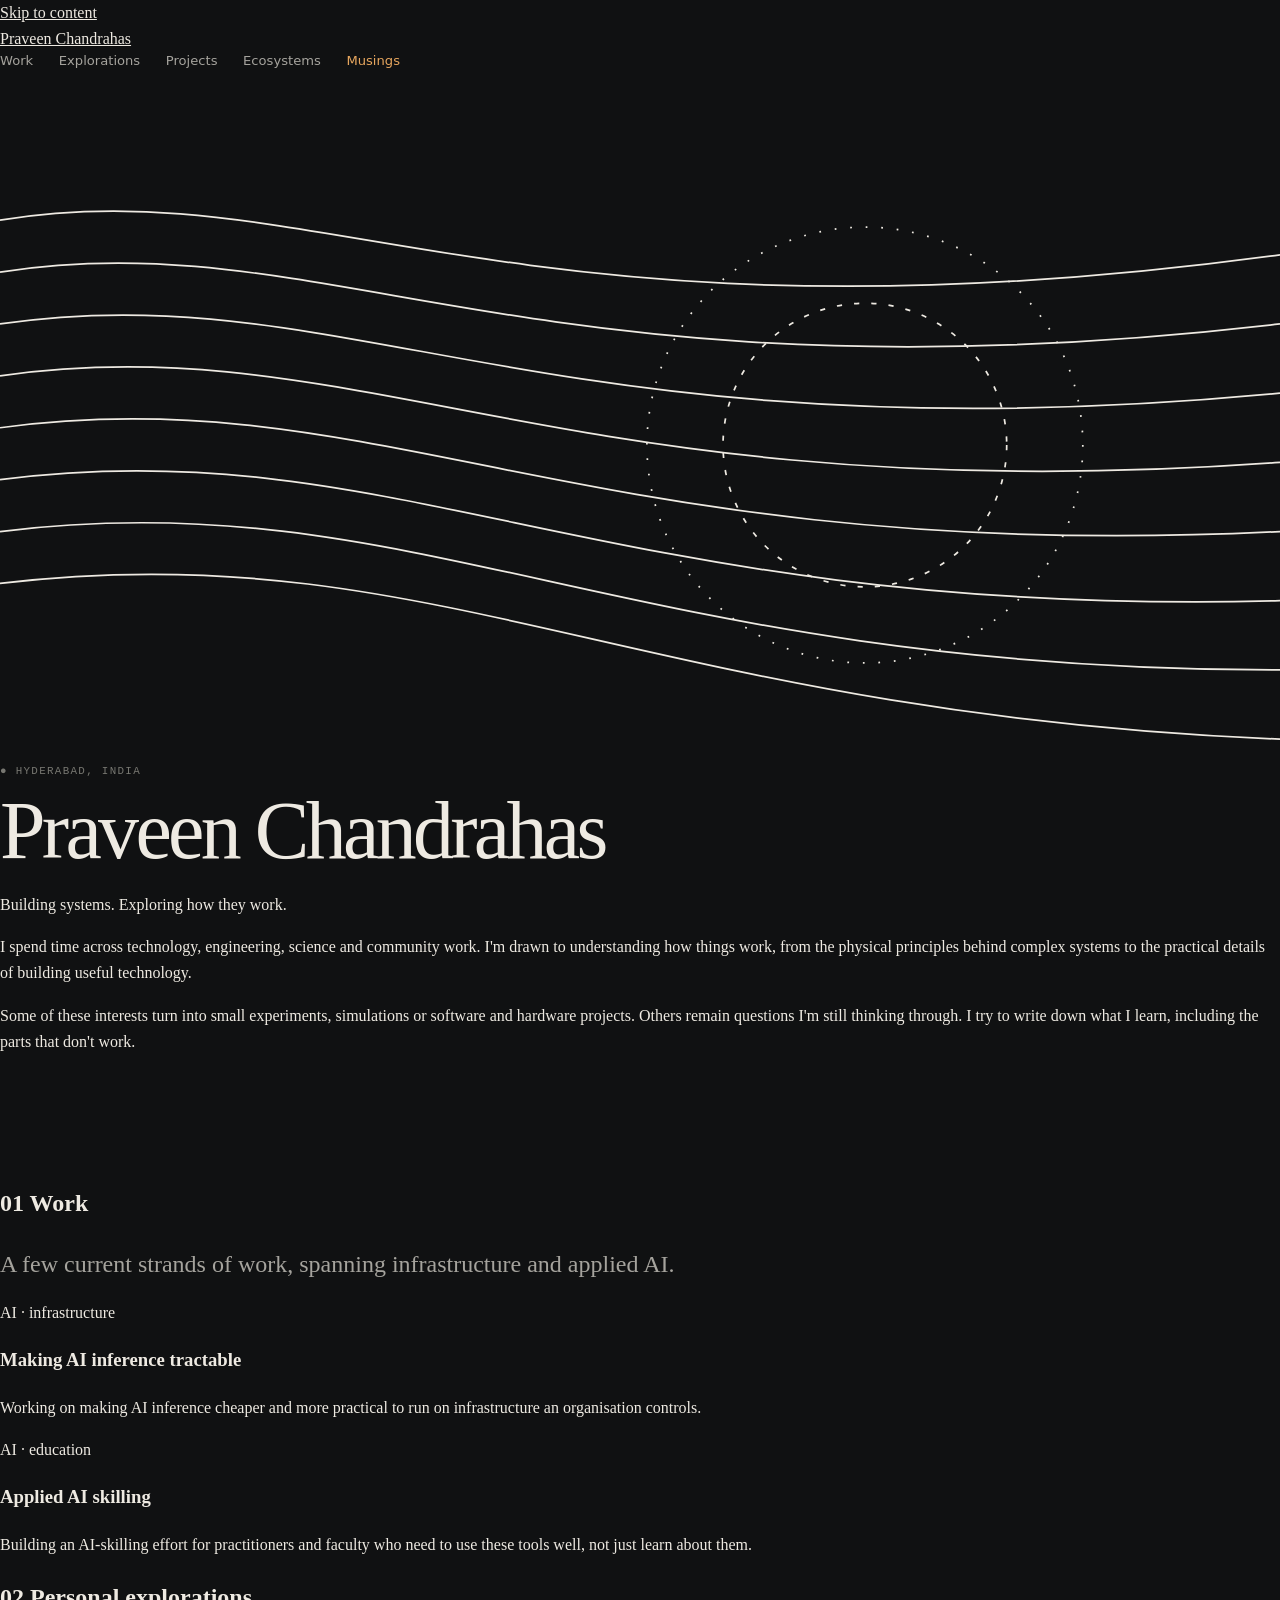
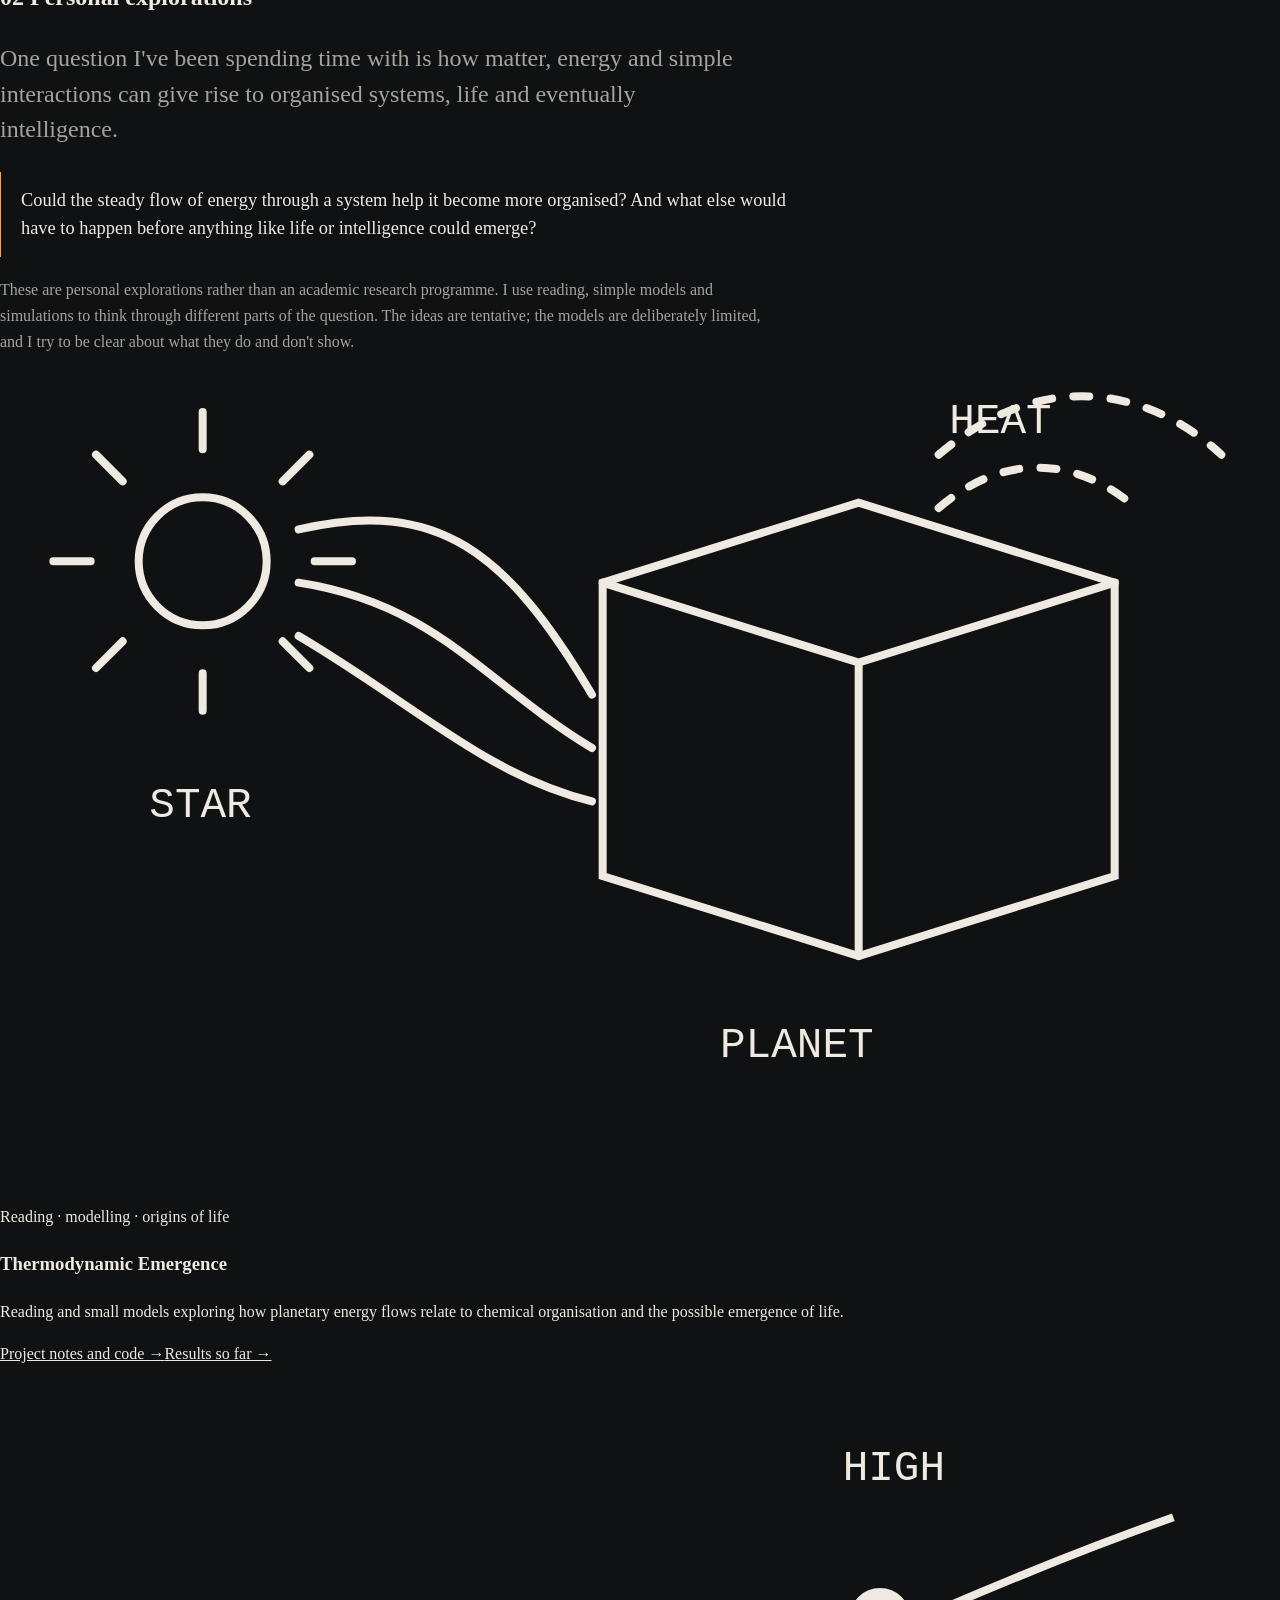
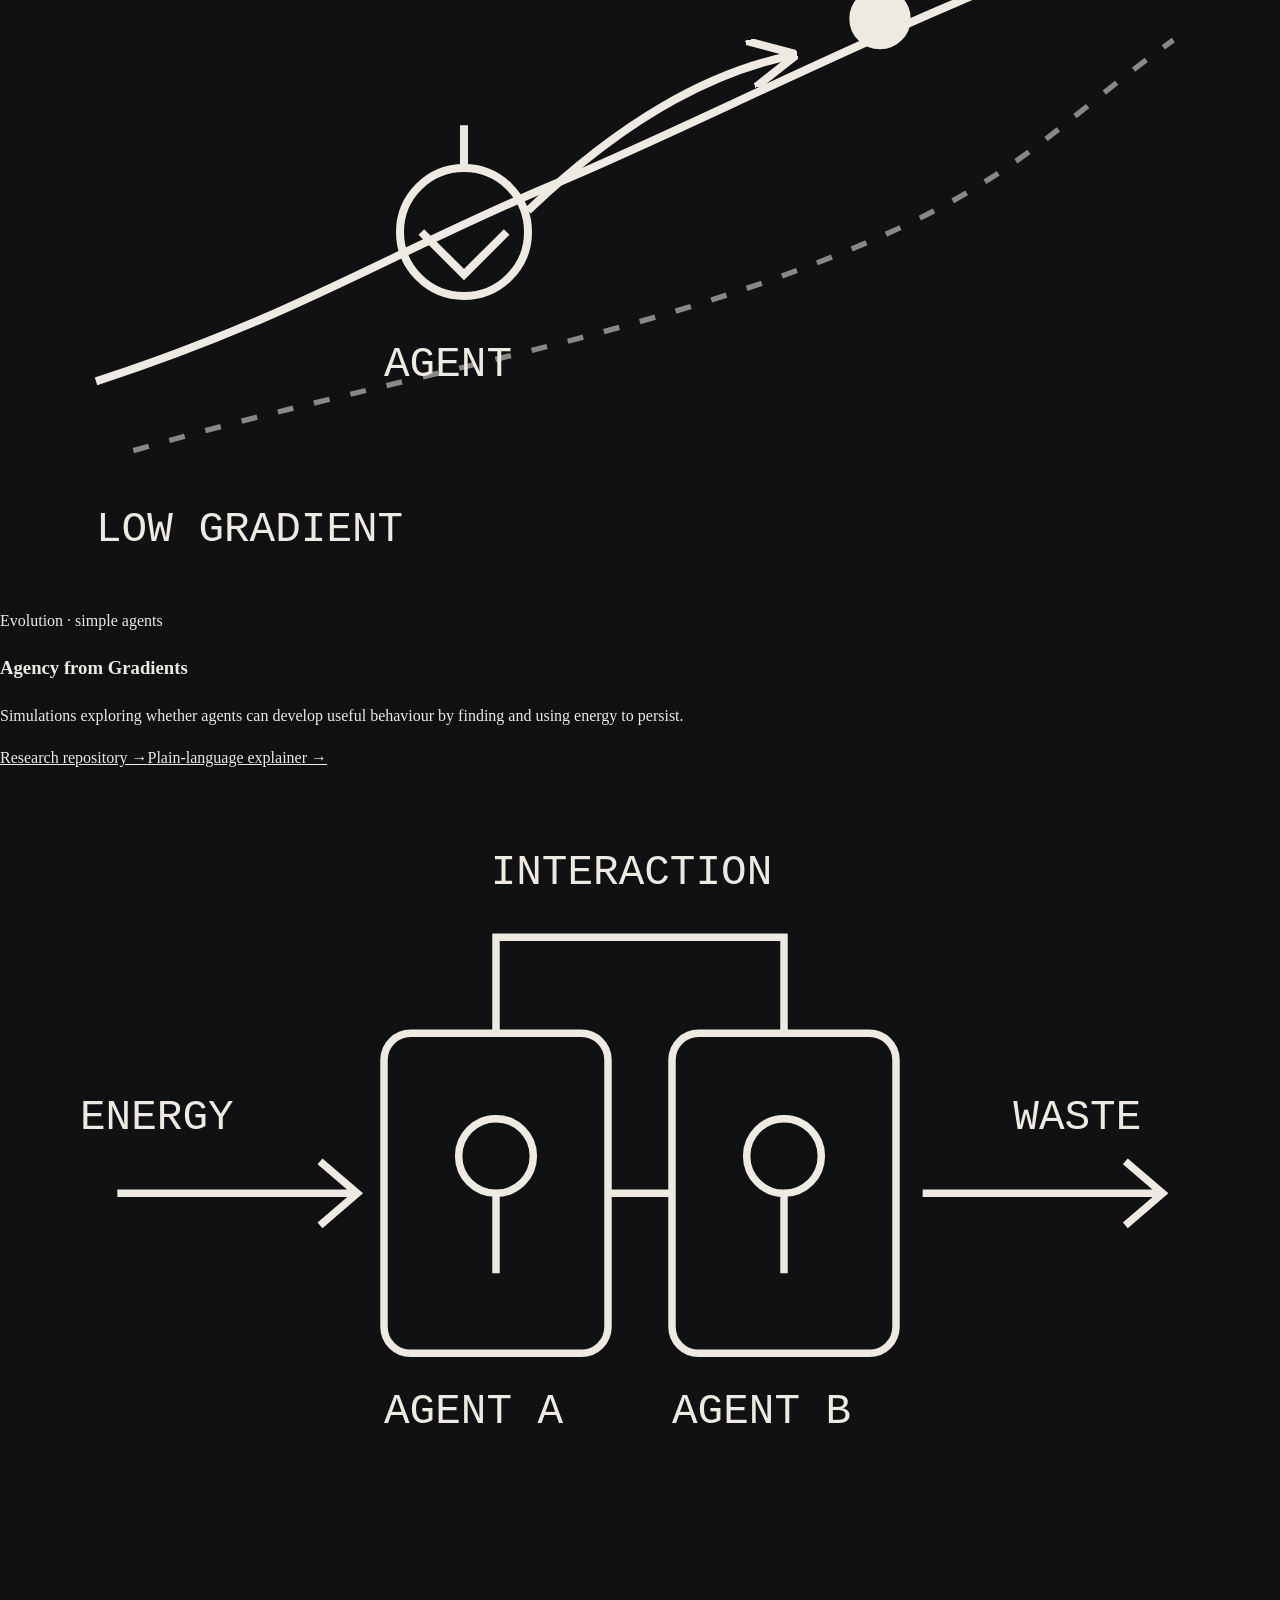
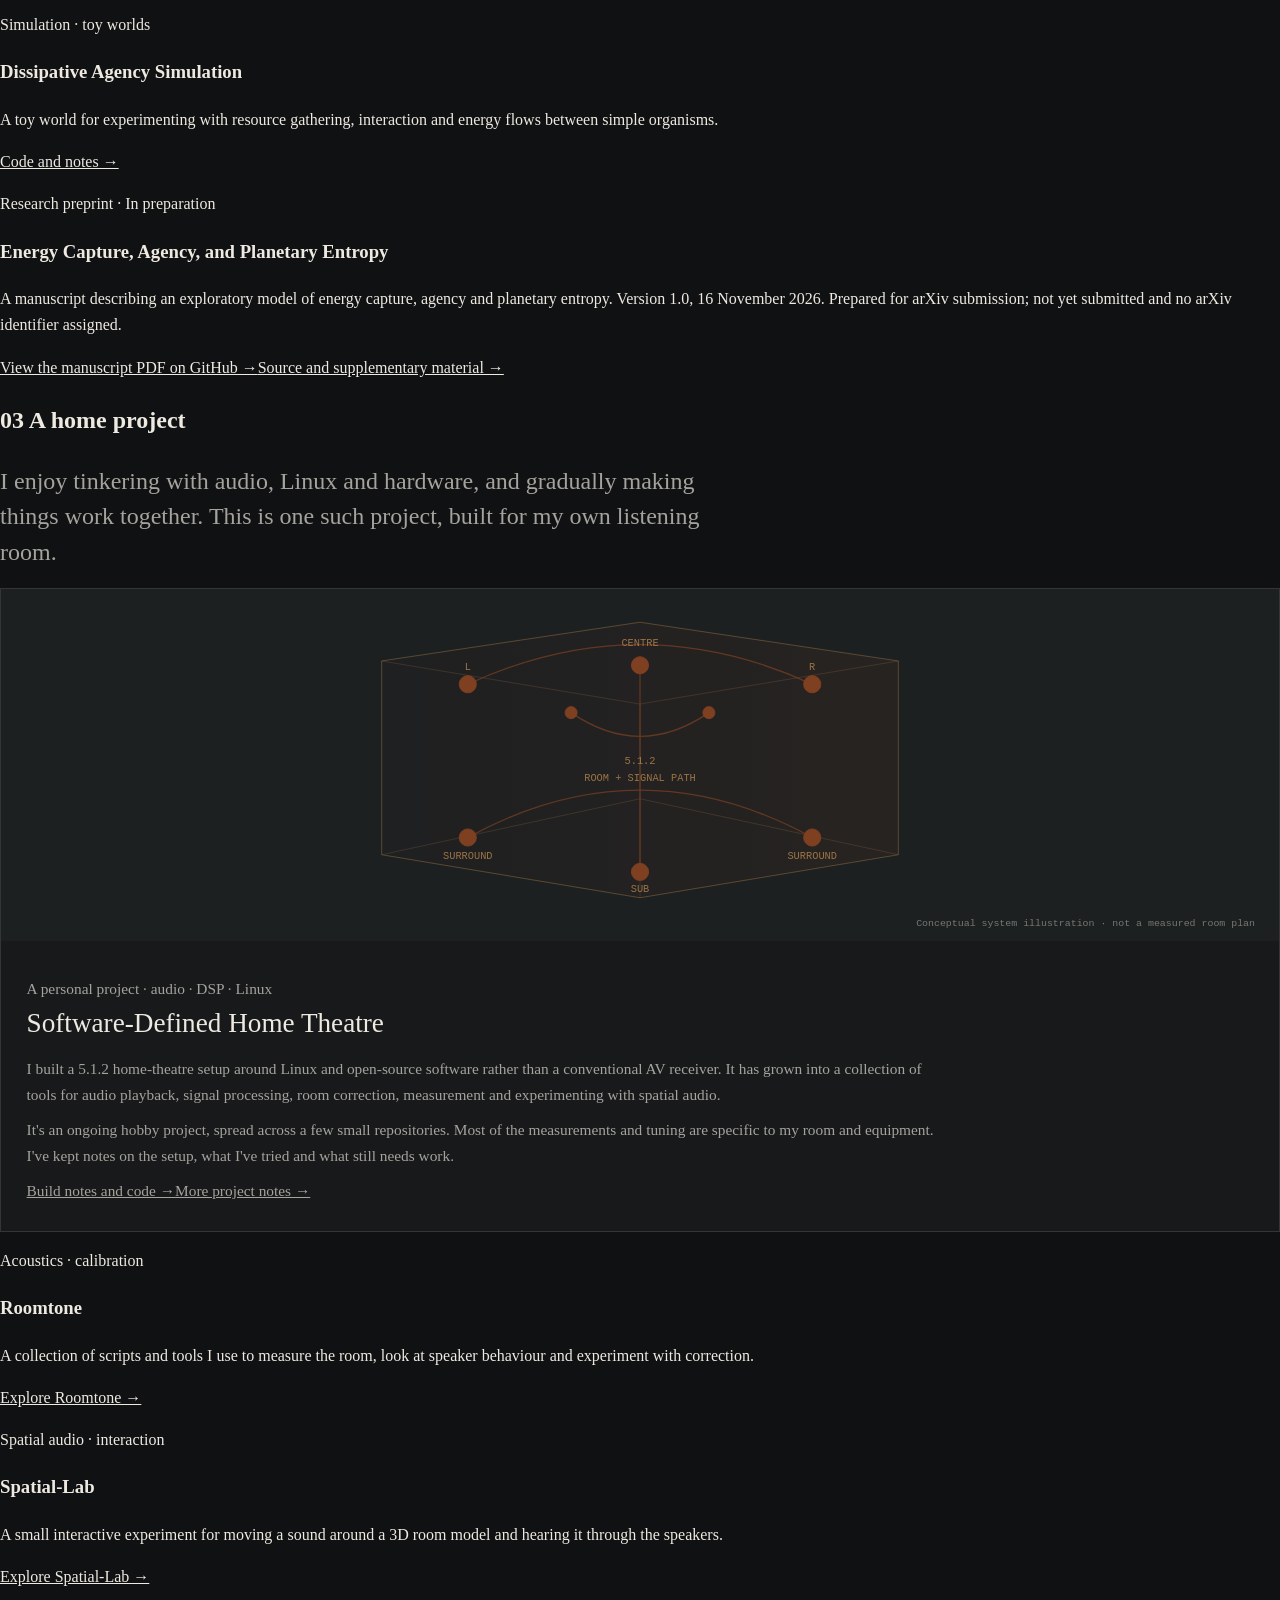
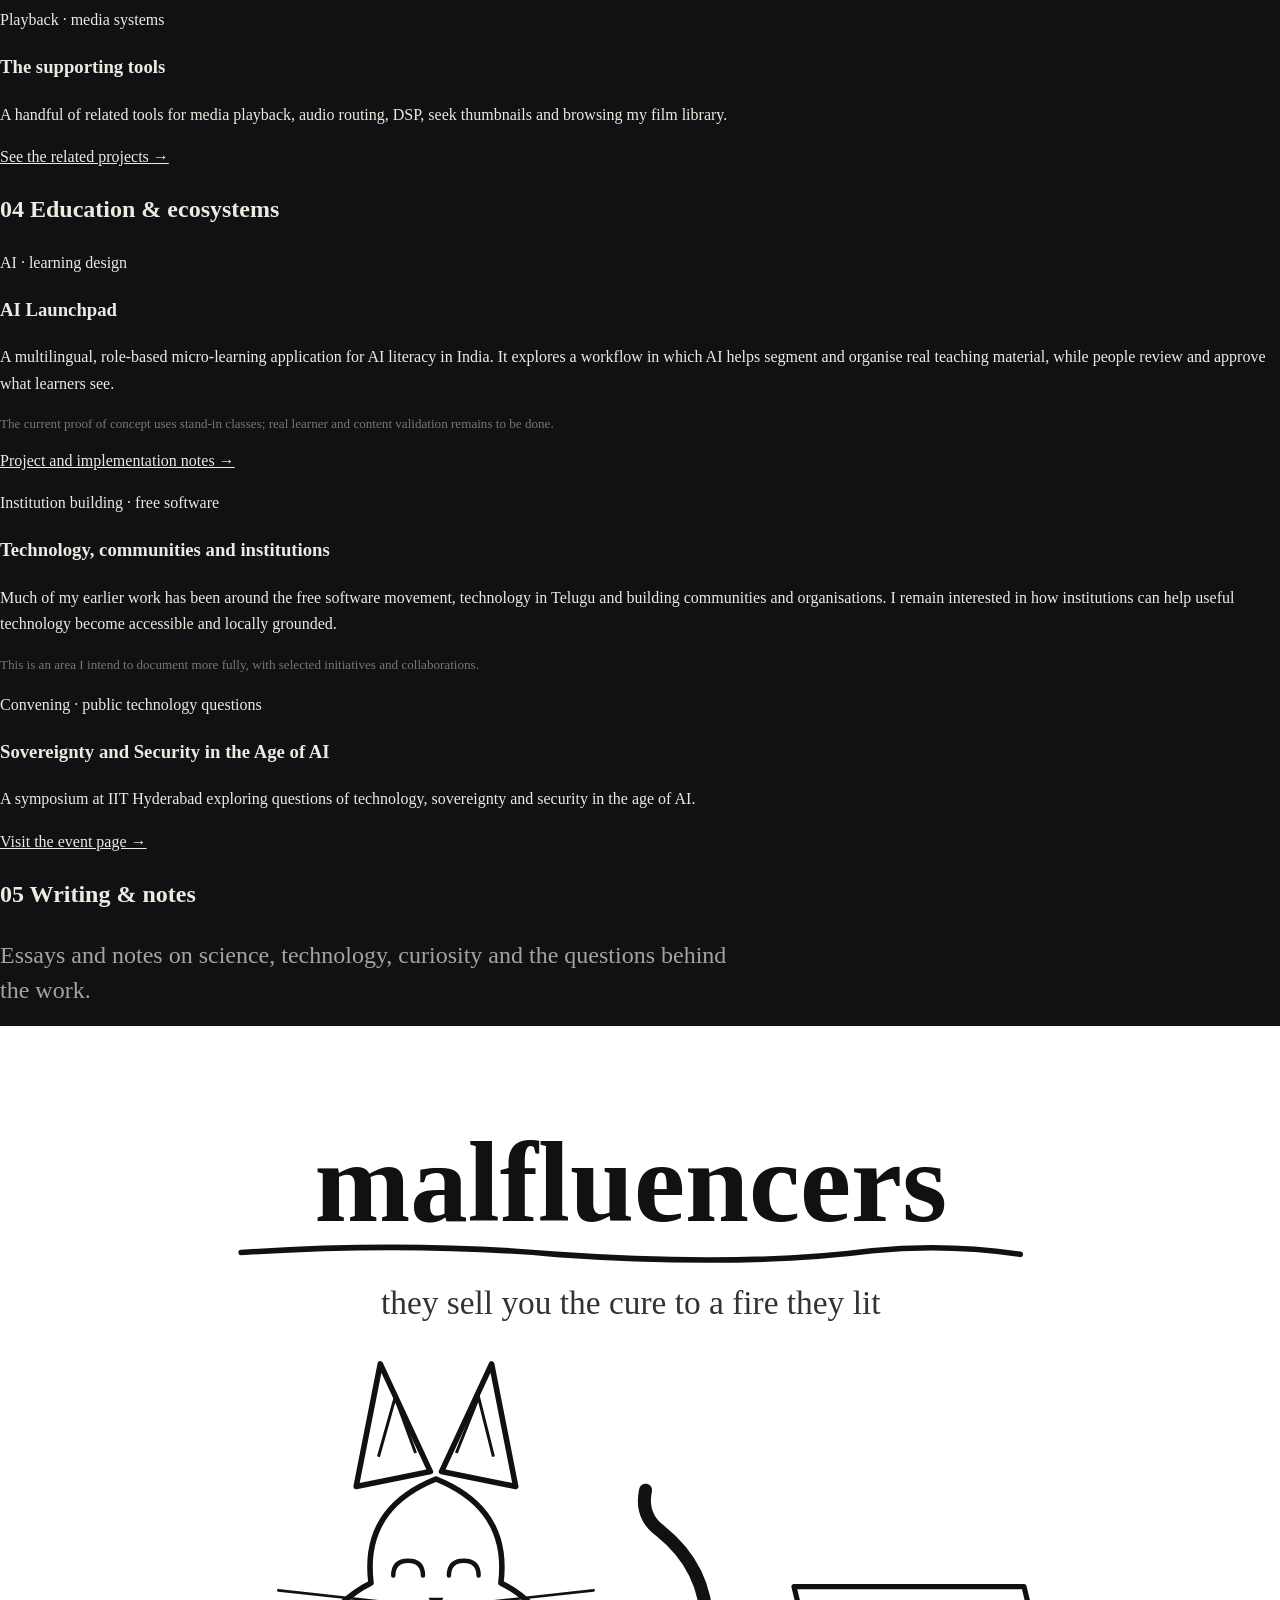
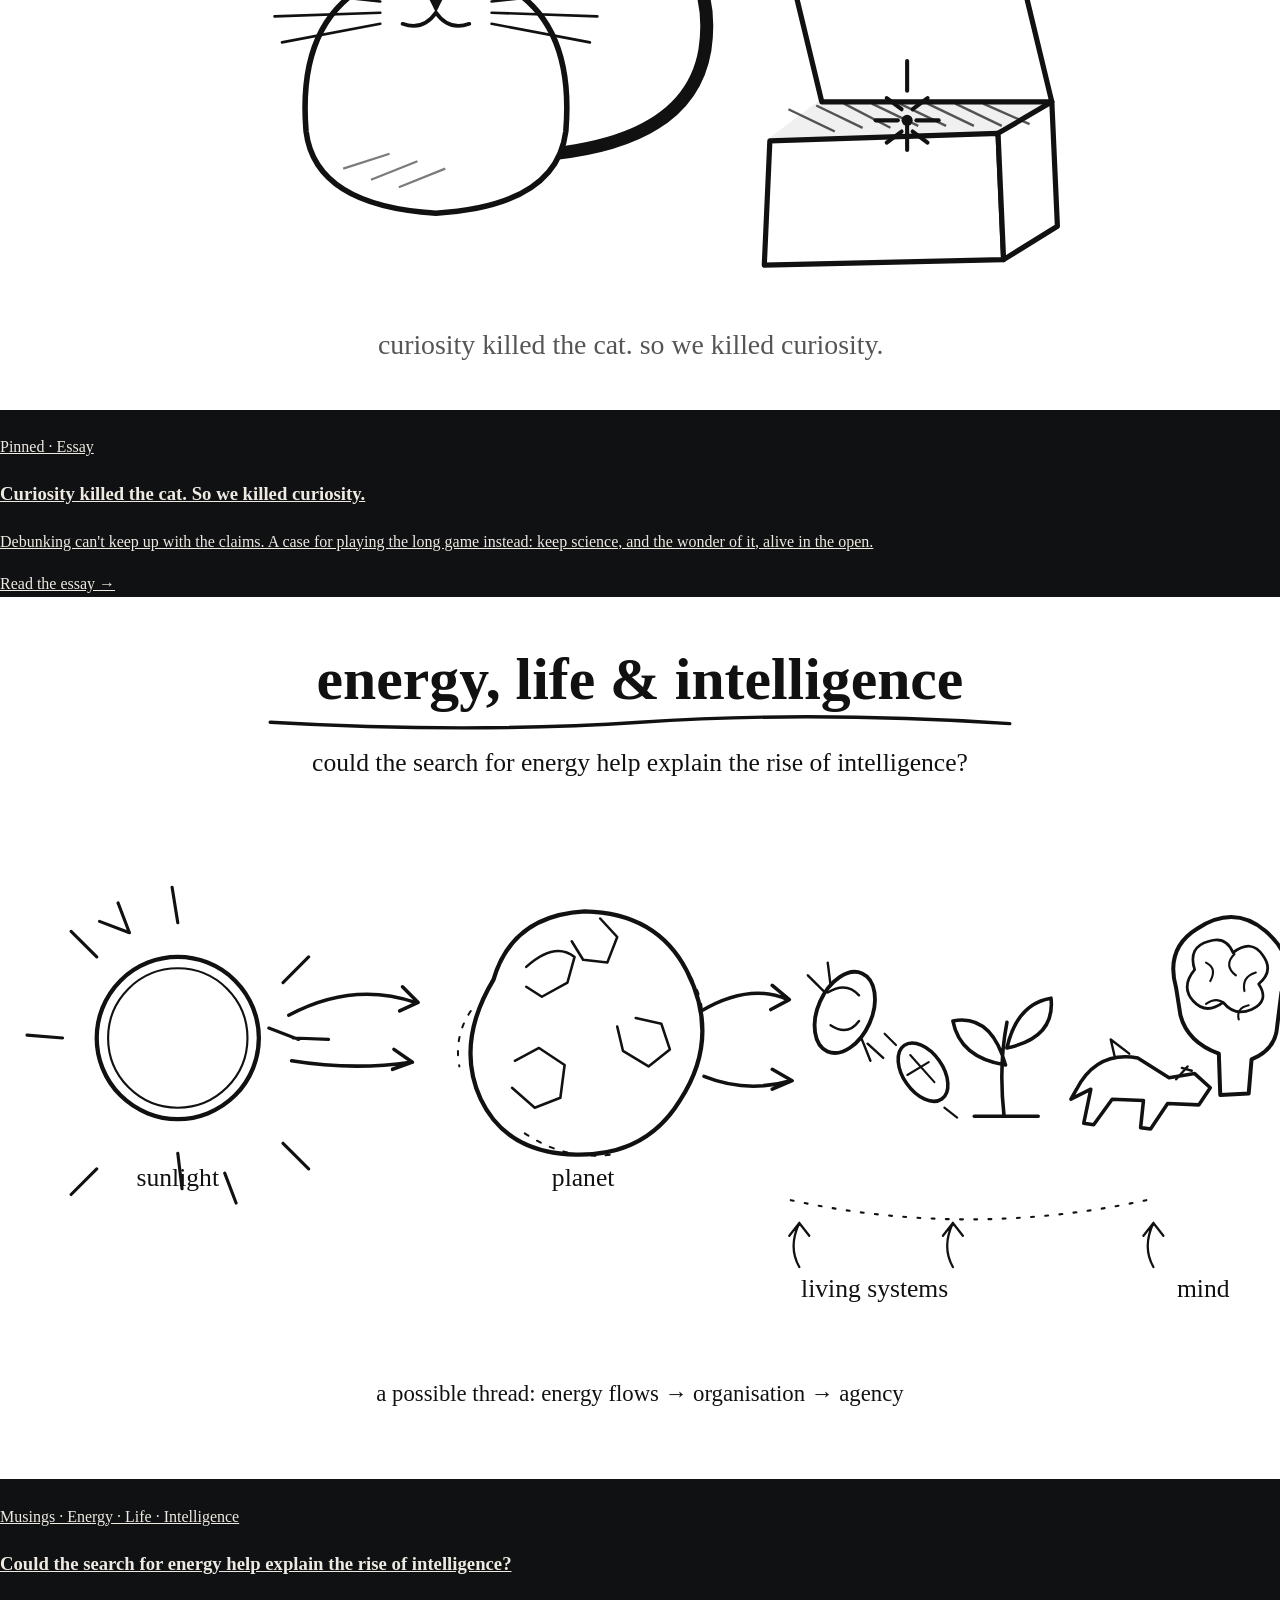
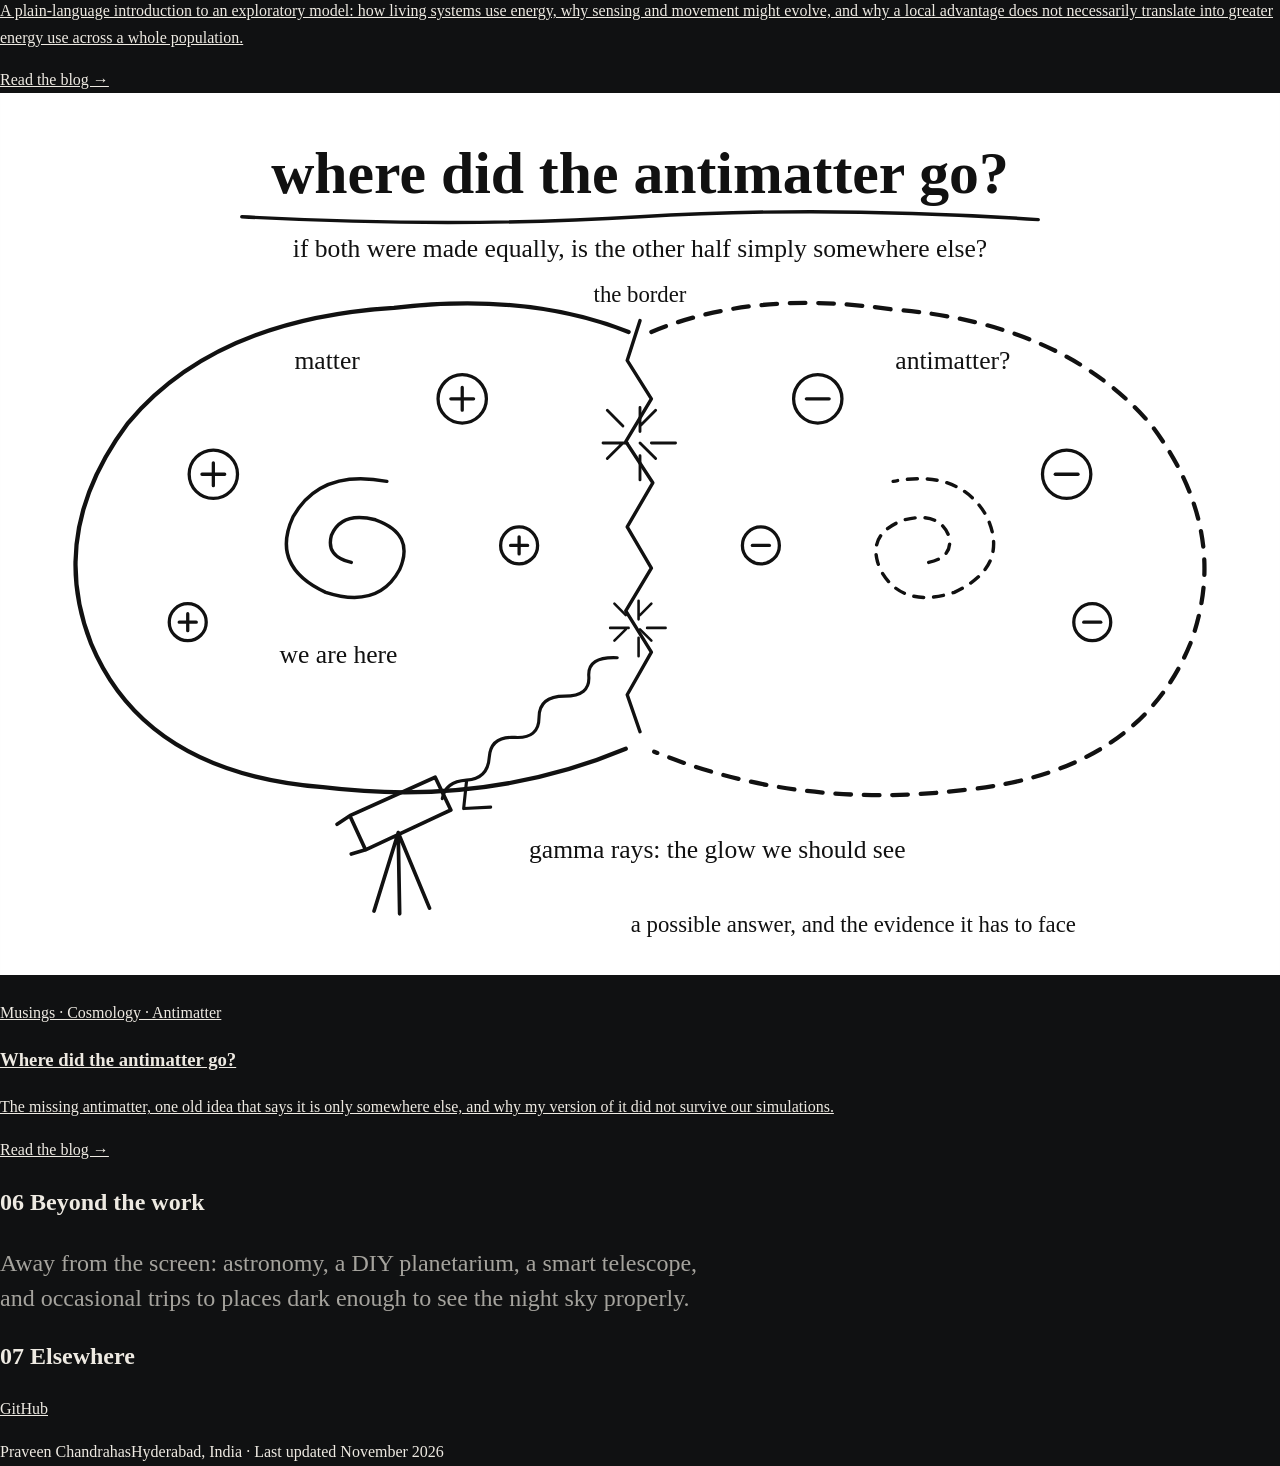
==== commit 0914a8da: "Musings: closing note on the antimatter project Co-Authored-By: Claude Sonnet 5.5 <noreply@anthropic" ====
--- a/index.html
+++ b/index.html
@@ -153,7 +153,7 @@
   </a>
   <a class="feature" href="musings/where-did-the-antimatter-go.html">
     <img class="sketch" src="assets/antimatter-sketch.svg" alt="Hand-drawn illustration of a matter region and an antimatter region meeting along a glowing border" loading="lazy">
-    <div class="feature-body"><p class="tag">Musings · Cosmology · Antimatter</p><h3>Where did the antimatter go?</h3><p>The missing antimatter, one old idea that says it is only somewhere else, and what our simulations found: so far, evidence against it.</p><span class="more">Read the blog →</span></div>
+    <div class="feature-body"><p class="tag">Musings · Cosmology · Antimatter</p><h3>Where did the antimatter go?</h3><p>The missing antimatter, one old idea that says it is only somewhere else, and why my version of it did not survive our simulations.</p><span class="more">Read the blog →</span></div>
   </a>
 </section>
 
